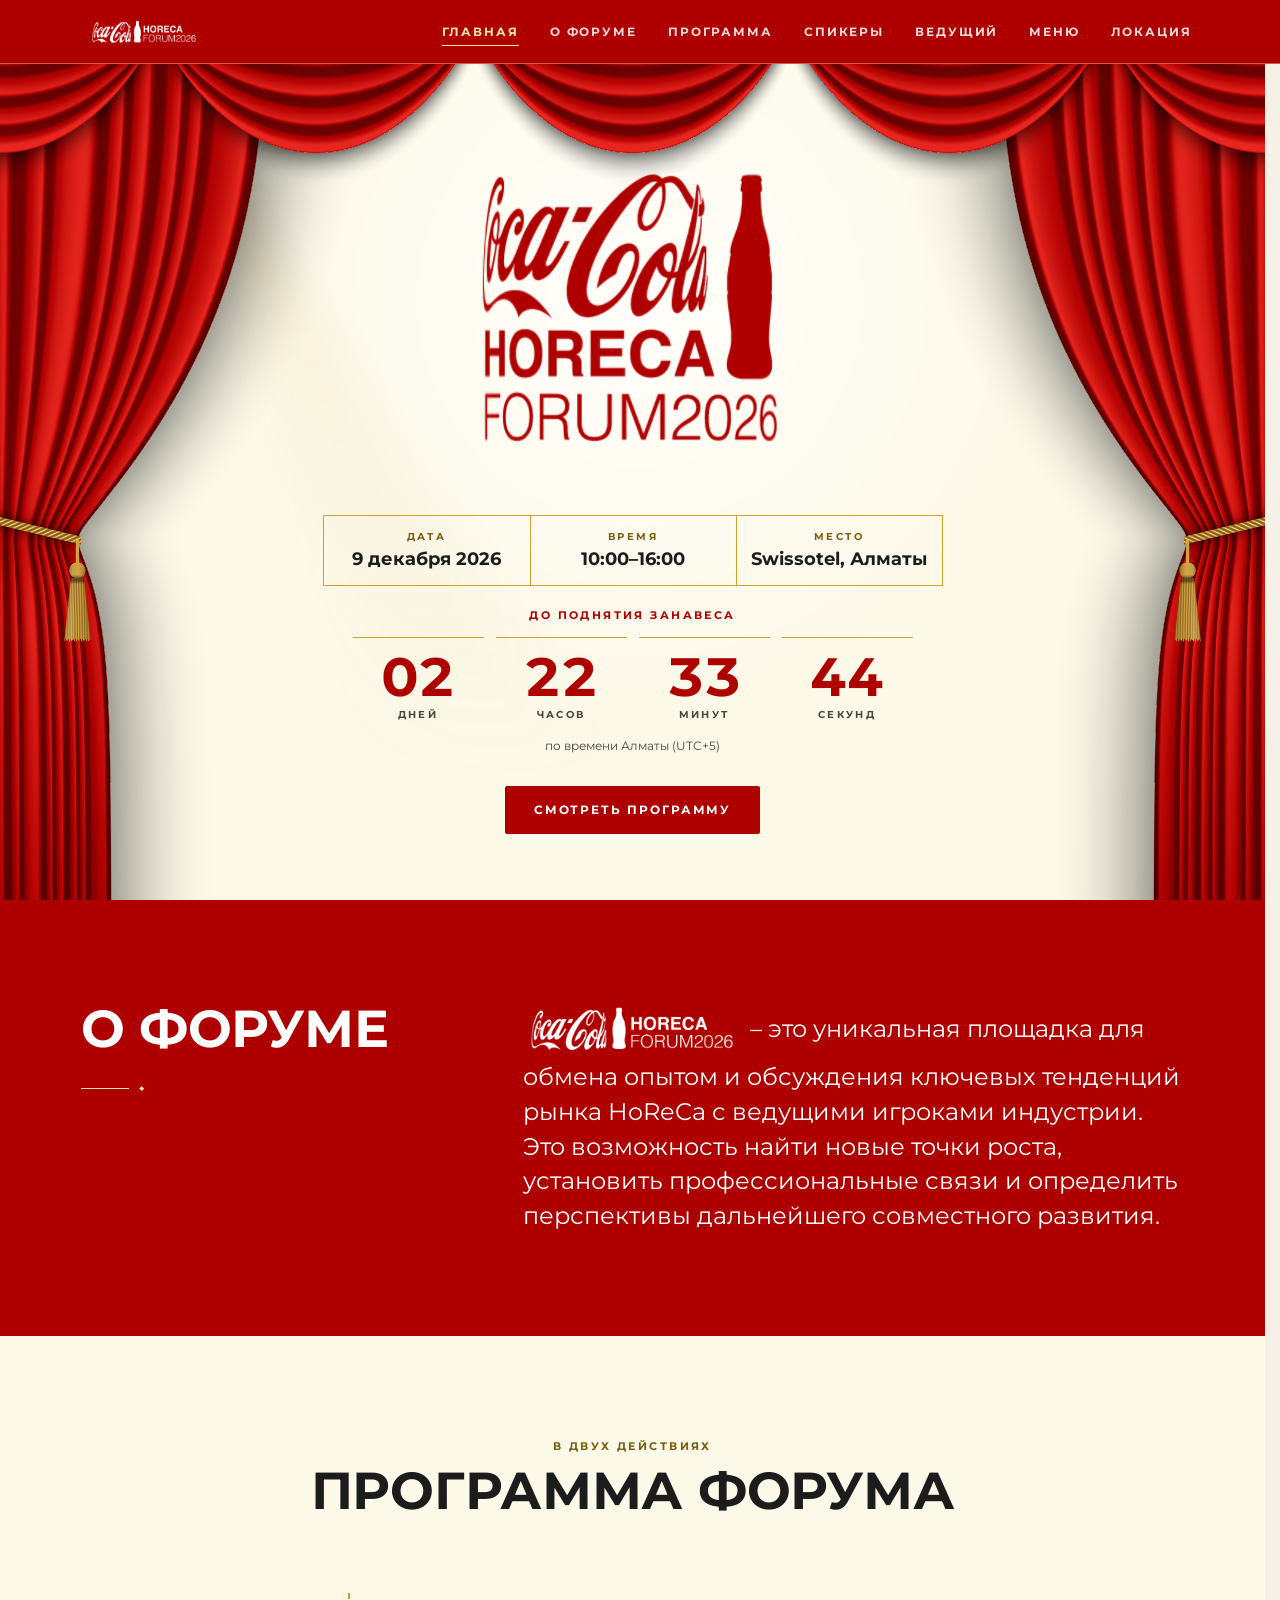
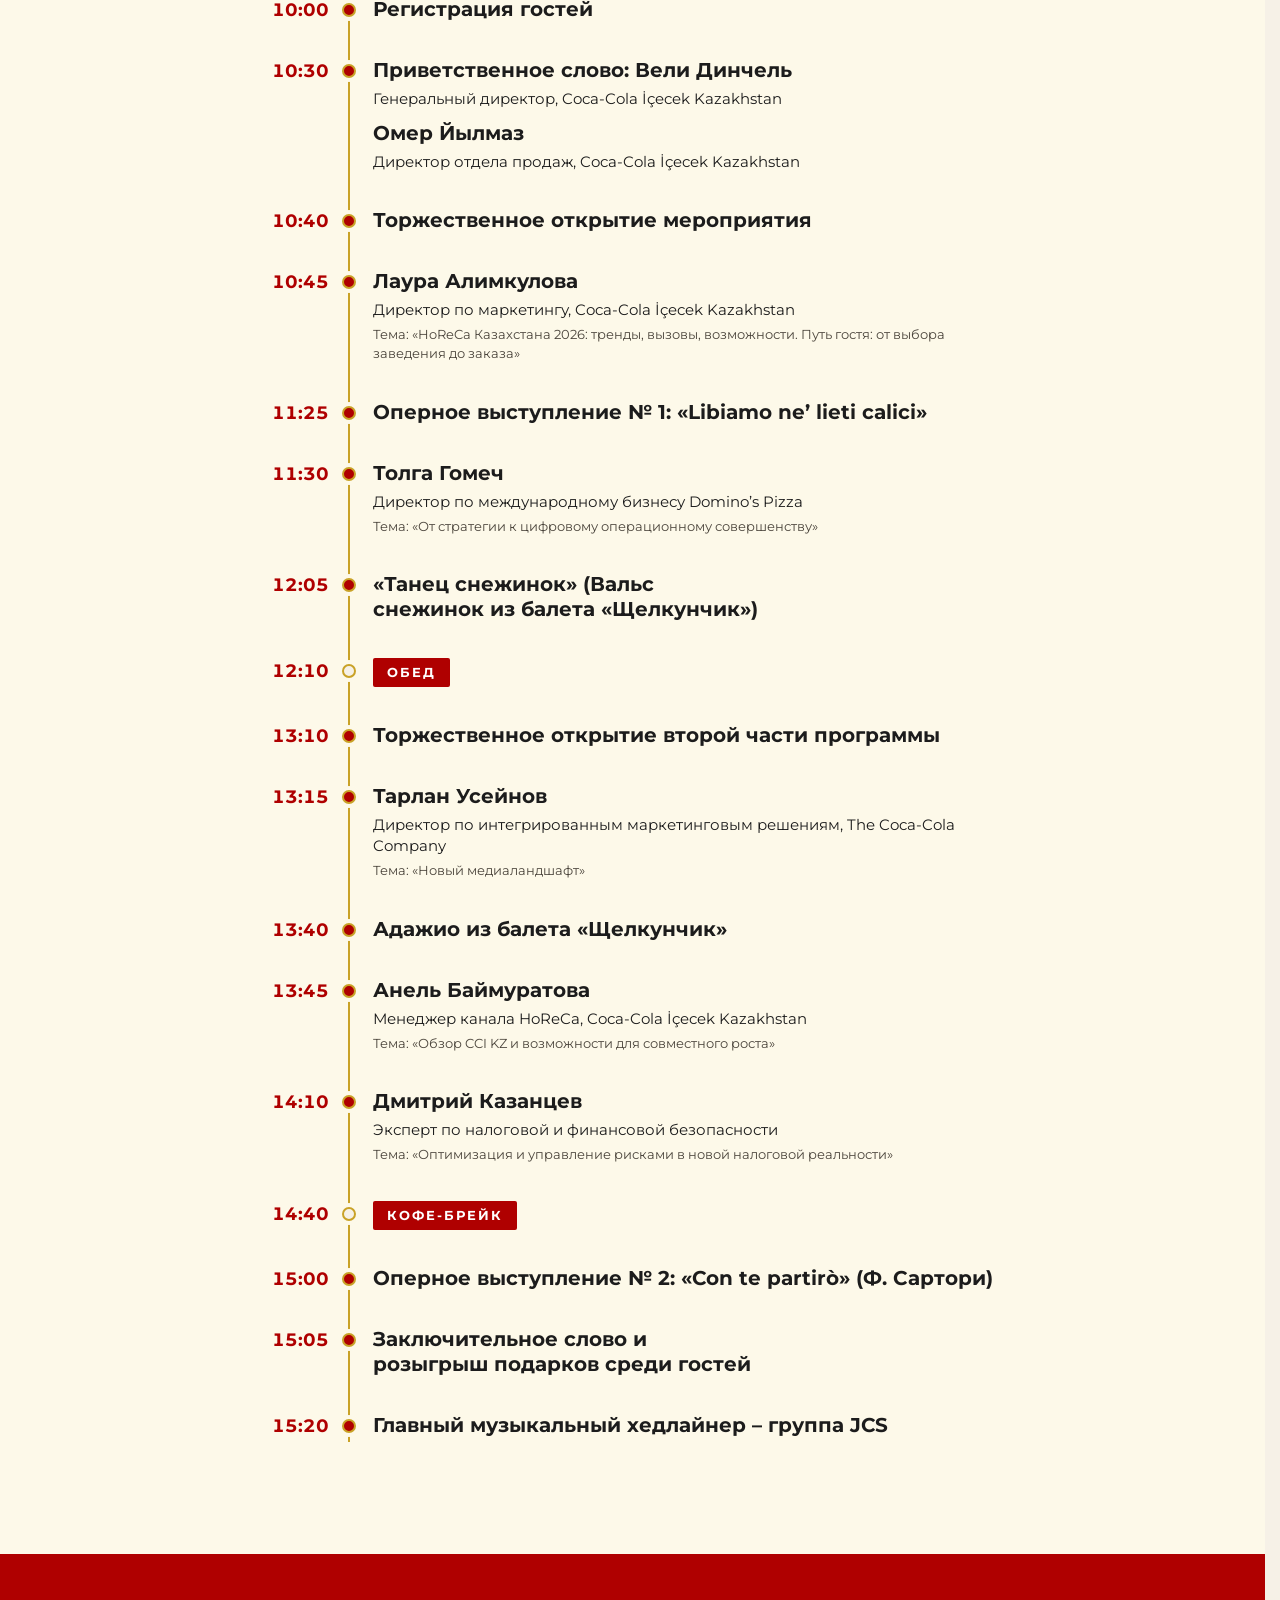
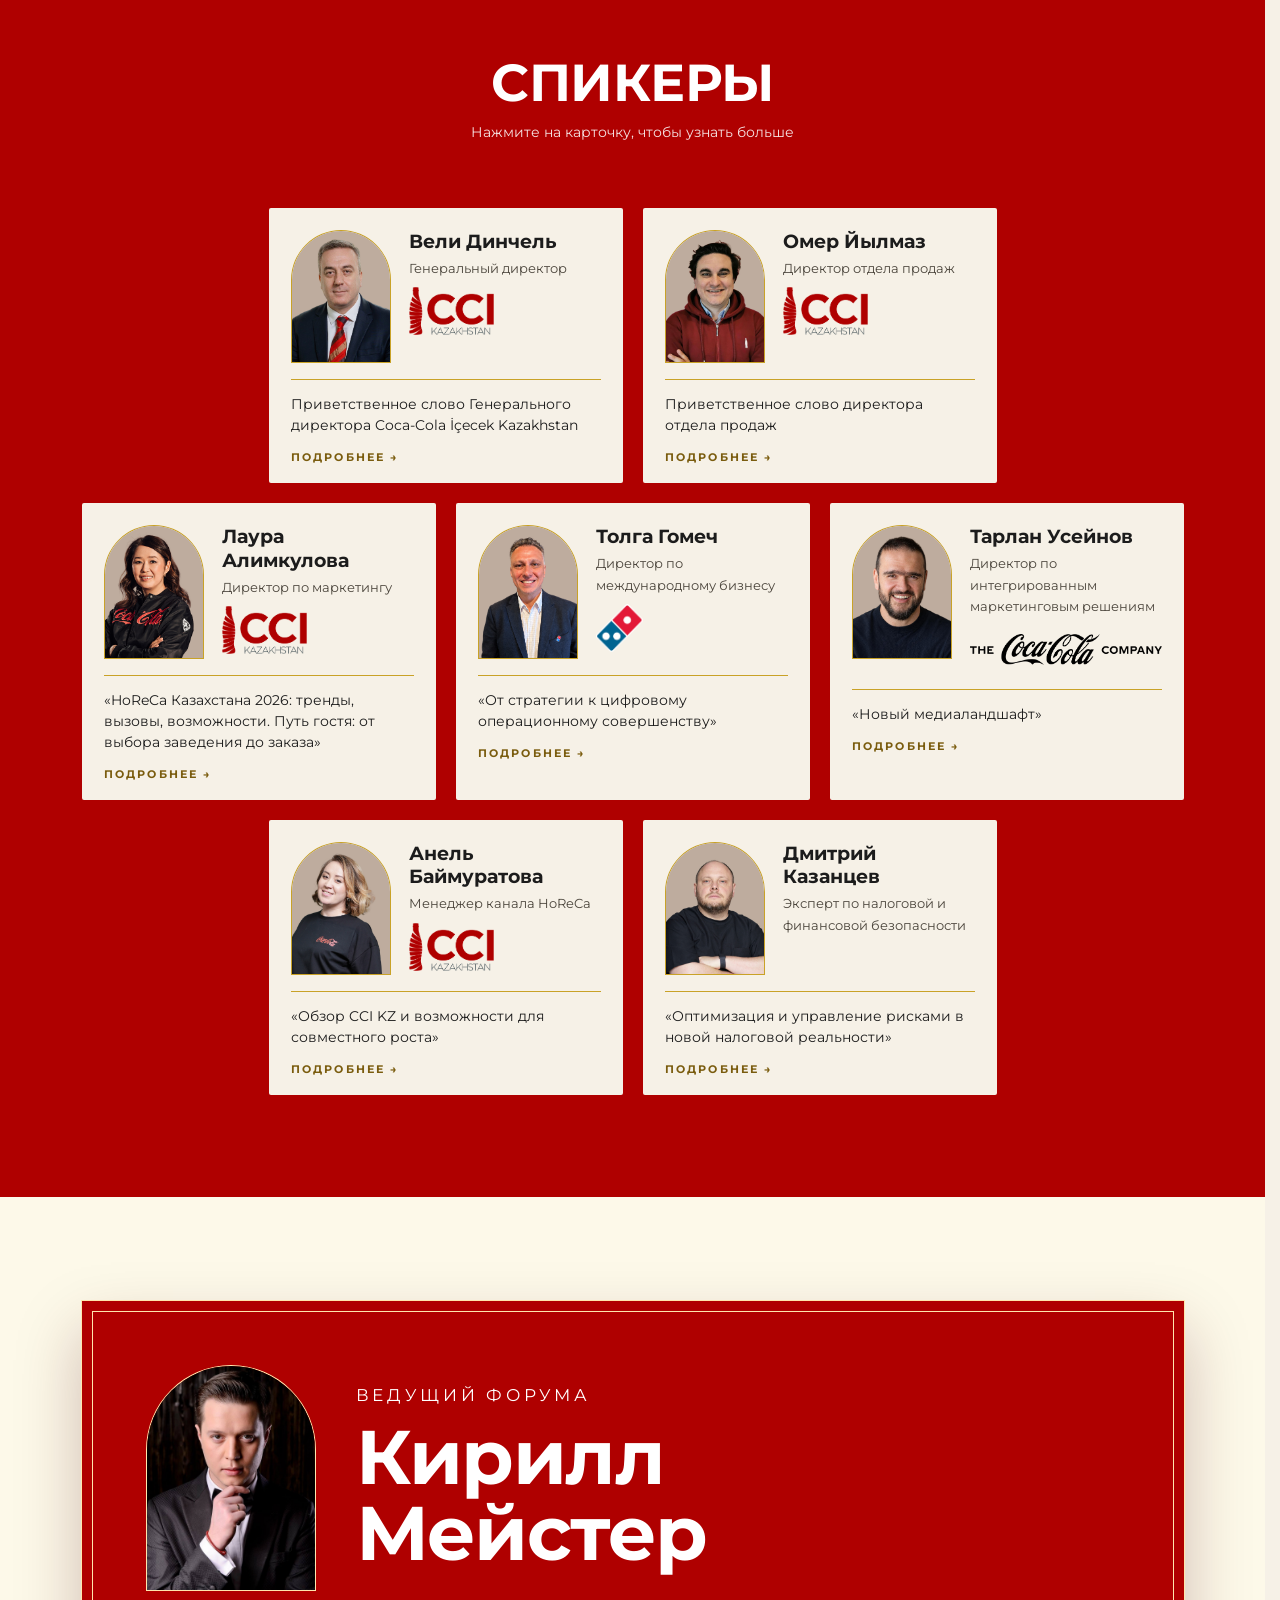
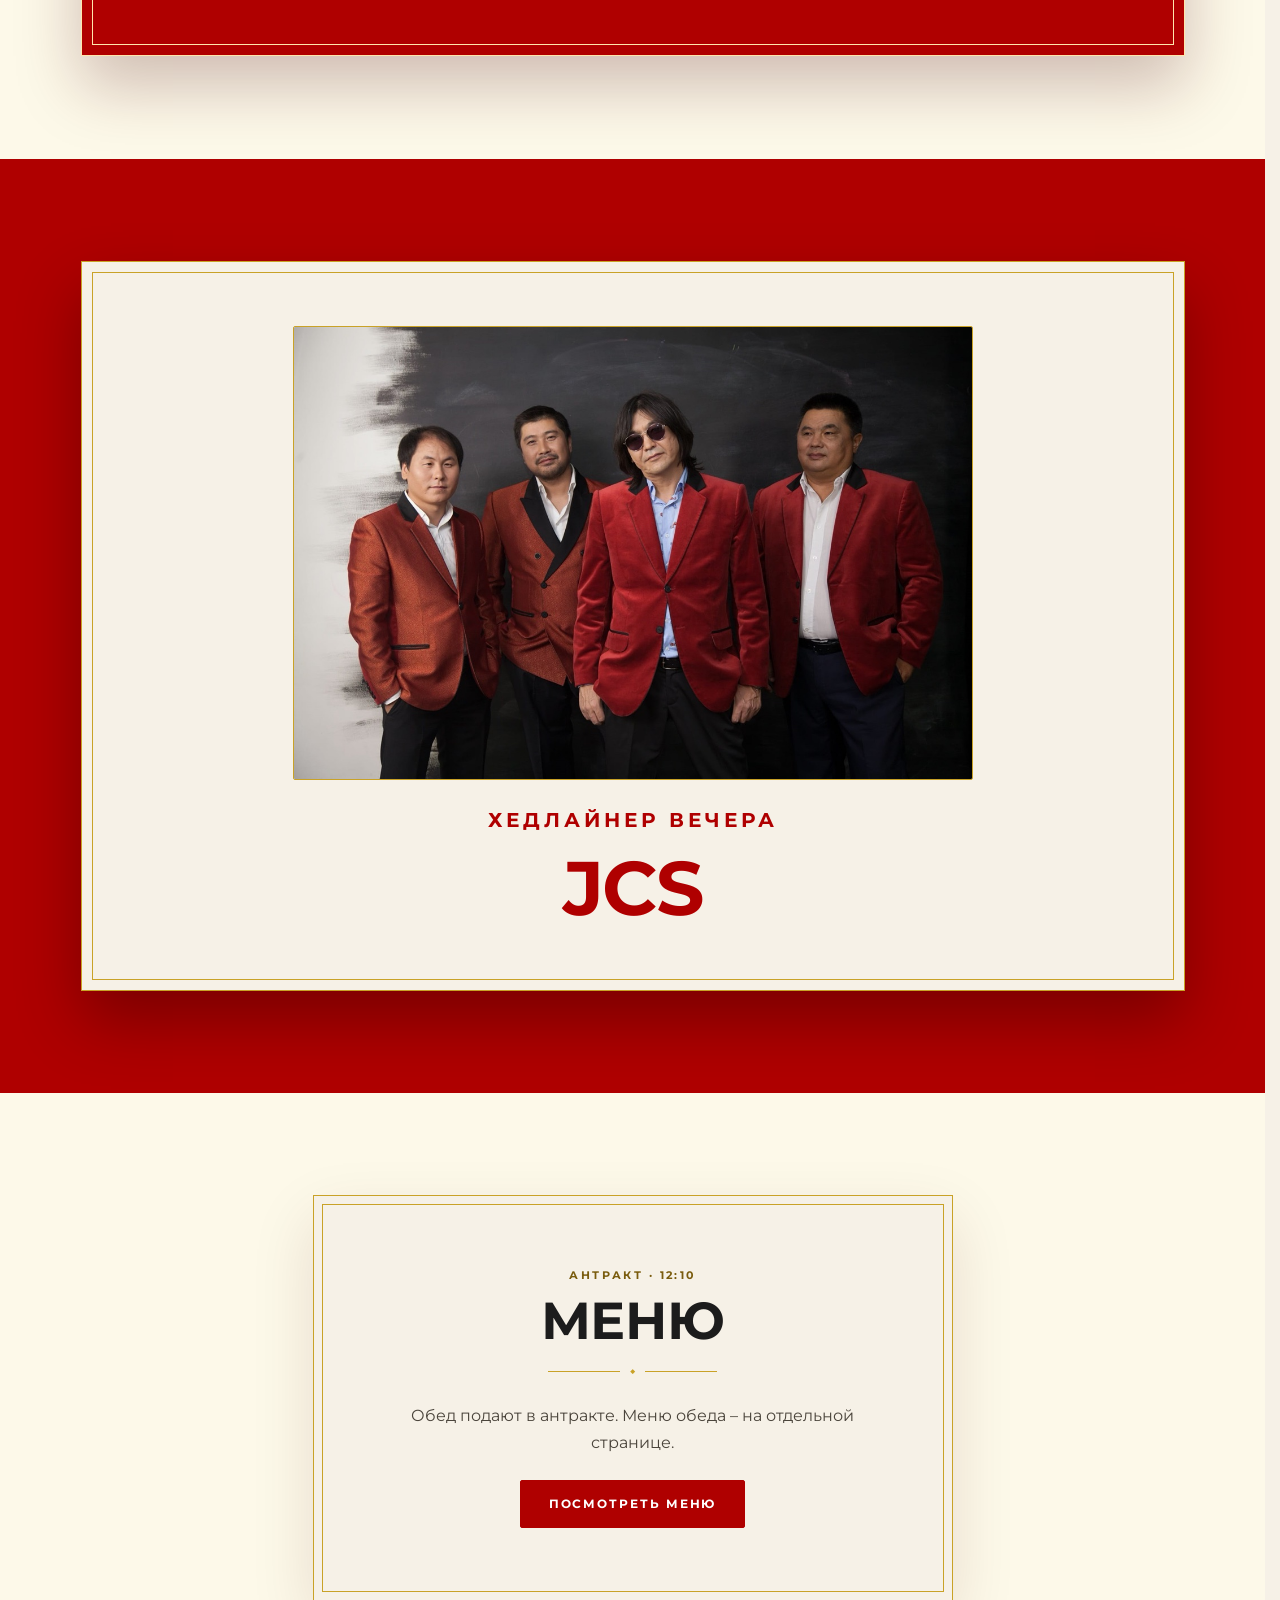
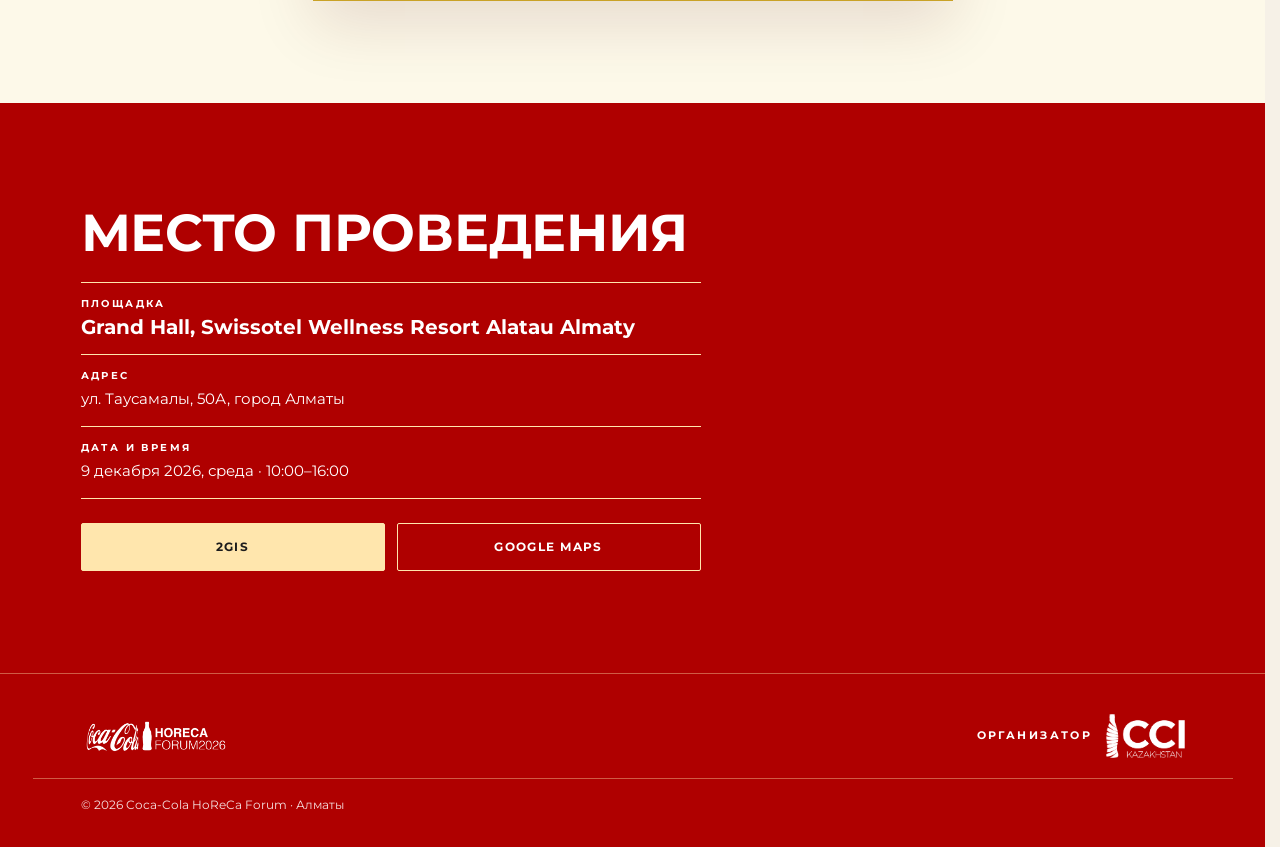
==== index.html @ ece41baa "Фото всех спикеров на ровном фоне #BEAC9E из вырезок заказчика Co-Authored-By: Claude Fable 5.2 <nor" ====
<!doctype html>
<html lang="ru">
<head>
  <meta charset="utf-8">
  <meta name="viewport" content="width=device-width, initial-scale=1, viewport-fit=cover">
  <title>Coca-Cola HoReCa Forum 2026</title>
  <meta name="description" content="Coca-Cola HoReCa Forum 2026: 9 декабря, Swissotel, Алматы. Программа, спикеры, ведущий, меню, маршрут.">
  <meta name="theme-color" content="#AF0000">
  <meta property="og:title" content="Coca-Cola HoReCa Forum 2026">
  <meta property="og:description" content="9 декабря 2026 · 10:00–16:00 · Swissotel, Алматы">
  <meta property="og:type" content="website">
  <link rel="icon" href="assets/logo/favicon.png" type="image/png">
  <link rel="apple-touch-icon" href="assets/logo/favicon.png">
  <link rel="preconnect" href="https://fonts.googleapis.com">
  <link rel="preconnect" href="https://fonts.gstatic.com" crossorigin>
  <link rel="stylesheet" href="https://fonts.googleapis.com/css2?family=Montserrat:wght@400;700&amp;display=swap">
  <link rel="stylesheet" href="css/style.css?v=20261127e">
</head>
<body>
<!--PAGE-START-->
  <script>document.documentElement.className += " js";</script>
  <!-- Занавес на открытии -->
  <div class="curtain" id="curtain" aria-hidden="true">
    <canvas class="curtain__canvas" id="curtainCanvas"></canvas>
  </div>

  <header class="nav" id="nav">
    <div class="nav__inner">
      <a class="nav__brand" href="#home" data-nav aria-label="Coca-Cola HoReCa Forum 2026 – на главную">
        <img src="assets/logo/horeca-forum-2026-white-h.png" alt="" width="1100" height="314">
      </a>
      <nav class="nav__list" id="navlist" aria-label="Разделы">
        <a href="#home" data-nav>Главная</a>
        <a href="#about" data-nav>О форуме</a>
        <a href="#program" data-nav>Программа</a>
        <a href="#speakers" data-nav>Спикеры</a>
        <a href="#host" data-nav>Ведущий</a>
        <a href="#menu" data-nav>Меню</a>
        <a href="#venue" data-nav>Локация</a>
        <p class="nav__meta" id="navMeta"></p>
      </nav>
      <button class="nav__burger" id="burger" aria-label="Открыть меню" aria-expanded="false" aria-controls="navlist">
        <span></span><span></span><span></span>
      </button>
    </div>
  </header>

  <main id="main">
    <!-- 1. Главная -->
    <section class="hero" id="home">
      <div class="wing wing--l" aria-hidden="true"></div>
      <div class="wing wing--r" aria-hidden="true"></div>
      <canvas class="hero__drapes" id="drapes" aria-hidden="true"></canvas>
      <div class="beam beam--l" aria-hidden="true"></div>
      <div class="beam beam--r" aria-hidden="true"></div>
      <div class="hero__spot" id="spot" aria-hidden="true"></div>
      <div class="hero__dust" id="dust" aria-hidden="true"></div>
      <div class="hero__inner">
        <p class="eyebrow eyebrow--gold reveal" data-field="season"></p>
        <!-- Логотип живёт на невидимом цилиндре: одна половина окружности – логотип форума, вторая – логотип CCI,
             цилиндр вращается по часовой стрелке. Рисует js/app.js (WebGL, запасной путь – полосы на CSS). -->
        <div class="logo3d" id="logo3d" role="img" aria-label="Coca-Cola HoReCa Forum 2026 и CCI Kazakhstan">
          <img class="logo3d__fallback" src="assets/logo/horeca-forum-2026-red.png" alt="" width="1200" height="1085">
          <span class="ring3d" aria-hidden="true">
            <span class="ring3d__tilt"><span class="ring3d__spin" id="ringSpin"></span></span>
          </span>
        </div>
        <h1 class="hero__title reveal" id="heroTitle"></h1>
        <dl class="facts reveal">
          <div class="facts__cell"><dt>Дата</dt><dd data-field="dateText"></dd></div>
          <div class="facts__cell"><dt>Время</dt><dd data-field="timeText"></dd></div>
          <div class="facts__cell"><dt>Место</dt><dd data-field="venueShort"></dd></div>
        </dl>
        <div class="countdown reveal" id="countdown" aria-live="polite" aria-atomic="true">
          <p class="eyebrow countdown__eyebrow" id="countdownLabel">До поднятия занавеса</p>
          <div class="countdown__grid">
            <div class="countdown__cell"><b data-cd="d">00</b><span>дней</span></div>
            <div class="countdown__cell"><b data-cd="h">00</b><span>часов</span></div>
            <div class="countdown__cell"><b data-cd="m">00</b><span>минут</span></div>
            <div class="countdown__cell"><b data-cd="s">00</b><span>секунд</span></div>
          </div>
          <p class="countdown__note" id="countdownNote">по времени Алматы (UTC+5)</p>
        </div>
        <a class="btn btn--outline reveal" href="#program" data-nav>Смотреть программу</a>
      </div>
    </section>

    <!-- 2. О форуме -->
    <section class="section section--red" id="about">
      <div class="container about">
        <div class="about__head reveal">
          <p class="eyebrow eyebrow--gold" id="aboutEyebrow"></p>
          <h2 class="h2 h2--light">О форуме</h2>
          <div class="divider divider--left" aria-hidden="true"><i></i><b>◆</b></div>
        </div>
        <div class="about__body reveal">
          <p class="lead" id="aboutLead"></p>
          <div class="about__text" id="aboutText"></div>
        </div>
        <ol class="pillars reveal reveal--stagger" id="pillars"></ol>
      </div>
    </section>

    <!-- 3. Программа -->
    <section class="section section--ivory" id="program">
      <div class="container container--narrow">
        <header class="section__head reveal">
          <p class="eyebrow eyebrow--text" id="programEyebrow"></p>
          <h2 class="h2">Программа форума</h2>
        </header>
        <ol class="timeline reveal reveal--stagger" id="timeline"></ol>
      </div>
    </section>

    <!-- 4. Спикеры -->
    <section class="section section--red" id="speakers">
      <div class="container">
        <header class="section__head reveal">
          <p class="eyebrow eyebrow--gold" id="speakersEyebrow"></p>
          <h2 class="h2 h2--light">Спикеры</h2>
          <p class="section__sub section__sub--light" id="speakersSub"></p>
        </header>
        <div class="speakers reveal reveal--stagger" id="speakersGrid"></div>
      </div>
    </section>

    <!-- 5. Ведущий -->
    <!-- Блоки остальных ведущих (#host2 …) добавляет js/app.js следом за этим -->
    <section class="section section--ivory" id="host">
      <div class="container">
        <article class="poster reveal"></article>
      </div>
    </section>

    <!-- 6. Меню -->
    <section class="section section--red" id="menu">
      <div class="container container--menu">
        <article class="menucard menucard--teaser reveal">
          <header class="section__head">
            <p class="eyebrow eyebrow--text" id="menuEyebrow"></p>
            <h2 class="h2">Меню</h2>
            <div class="divider divider--center" aria-hidden="true"><i></i><b>◆</b><i></i></div>
          </header>
          <p class="menucard__teaser" id="menuTeaser"></p>
          <a class="btn btn--dark" href="menu.html">Посмотреть меню</a>
        </article>
      </div>
    </section>

    <!-- 7. Место проведения -->
    <section class="section section--ivory" id="venue">
      <div class="container venue">
        <div class="venue__info reveal">
          <p class="eyebrow eyebrow--text" id="venueEyebrow"></p>
          <h2 class="h2 h2--left">Место проведения</h2>
          <dl class="venue__rows">
            <div><dt>Площадка</dt><dd class="venue__name" data-field="venue.name"></dd></div>
            <div><dt>Адрес</dt><dd data-field="venue.address"></dd></div>
            <div><dt>Дата и время</dt><dd><span data-field="dateLong"></span> · <span data-field="timeText"></span></dd></div>
          </dl>
          <div class="venue__actions">
            <a class="btn btn--gold" id="route2gis" href="#" target="_blank" rel="noopener">2GIS</a>
            <a class="btn btn--outline" id="routeGoogle" href="#" target="_blank" rel="noopener">Google Maps</a>
          </div>
        </div>
        <div class="venue__how reveal" id="venueHow" hidden>
          <p class="eyebrow eyebrow--text">Как добраться</p>
          <button class="scheme__open" id="schemeOpen" type="button" aria-label="Открыть изображение «Как добраться» крупнее">
            <img id="schemeImg" alt="Как добраться до площадки форума" loading="lazy">
            <span class="scheme__zoom">Открыть крупнее</span>
          </button>
          <p class="scheme__caption" id="schemeCaption"></p>
        </div>
      </div>
    </section>
  </main>

  <footer class="footer">
    <div class="container footer__inner">
      <img class="footer__logo" src="assets/logo/horeca-forum-2026-white-h.png" alt="Coca-Cola HoReCa Forum 2026" width="1100" height="314" loading="lazy">
      <div class="footer__org">
        <span class="eyebrow eyebrow--gold" id="orgLabel"></span>
        <img class="footer__cci" src="assets/logo/cci-white.png" alt="CCI Kazakhstan" width="900" height="506" loading="lazy">
      </div>
    </div>
    <div class="container"><p class="footer__copy" id="copyright"></p></div>
  </footer>

  <!-- Модалка спикера -->
  <div class="modal" id="modal" role="dialog" aria-modal="true" aria-labelledby="modalName" hidden>
    <div class="modal__backdrop" data-close></div>
    <div class="modal__card" role="document">
      <button class="modal__close" data-close aria-label="Закрыть">×</button>
      <div class="modal__photo" id="modalPhoto"></div>
      <div class="modal__body">
        <p class="eyebrow eyebrow--text">Спикер</p>
        <h3 class="modal__name" id="modalName"></h3>
        <p class="modal__role" id="modalRole"></p>
        <p class="eyebrow eyebrow--company" id="modalCompany"></p>
        <hr class="rule">
        <p class="eyebrow eyebrow--red">Тема выступления</p>
        <p class="modal__topic" id="modalTopic"></p>
        <p class="eyebrow eyebrow--muted" id="modalWhen"></p>
        <hr class="rule">
        <p class="modal__bio" id="modalBio"></p>
      </div>
    </div>
  </div>
  <div class="lightbox" id="lightbox" role="dialog" aria-modal="true" aria-label="Как добраться" hidden>
    <button class="modal__close lightbox__close" id="lightboxClose" aria-label="Закрыть">×</button>
    <img id="lightboxImg" alt="Как добраться до площадки форума">
  </div>
<!--PAGE-END-->
  <script src="data/event.js?v=20261127e"></script>
  <script src="js/app.js?v=20261127e"></script>
</body>
</html>
---- css/style.css ----
/* Coca-Cola HoReCa Forum 2026 – стили.
   Шрифт: Montserrat на всём сайте (решение заказчика 24.11), начертания 400 и 700, подключается с Google Fonts в index.html и menu.html.
   Прежняя Helvetica от организаторов лежит в assets/fonts и не используется.
   woff2 для современных браузеров, woff – запасной формат. Если файл шрифта у гостя не загрузится, Windows подставит Arial, а macOS/iOS – системную Helvetica.
   Начертаний два, поэтому жирность только 400 и 700. Заголовок целиком одной жирности.
   Цвет (комментарий клиента 18.11): красный вместо бордо (с 24.11 – единый #AF0000); айвори для текстовых блоков, золото – тонкие линии.
   На красном мелкий текст белый (золотой на ярком красном плохо читается), светлое золото – для линий и крупных цифр. */
:root {
  /* Красный на сайте один: #AF0000 (решение заказчика 24.11). Имена переменных прежние, значение общее. */
  --red: #AF0000; --red-deep: #AF0000; --red-dark: #AF0000; --red-text: #AF0000;
  --gold: #C9A227; --gold-light: #FFE6AD; --gold-text: #7A5C0E;
  --ivory: #F6F1E7; --ivory-deep: #EDE5D4;
  /* фоны блоков чередуются (решение заказчика 24.11): слоновая кость – тёмно-красный – слоновая кость … */
  --cream: #FDF9E9; --red-block: #AF0000;
  --ink: #1C1C1C; --ink-muted: #4A443B;
  --font-display: 'Montserrat', 'Helvetica Neue', Helvetica, Arial, sans-serif;
  --font-text: 'Montserrat', 'Helvetica Neue', Helvetica, Arial, sans-serif;
  --container: 1200px; --gutter: clamp(16px, 4vw, 48px); --section-y: clamp(56px, 8vw, 112px);
  --nav-h: 64px; --radius: 2px; --radius-arch: 999px 999px 2px 2px; --line-gold: 1px solid var(--gold);
  --ease-curtain: cubic-bezier(.7, 0, .2, 1); --ease: cubic-bezier(.22, .61, .36, 1); --dur-curtain: 1.4s; --dur-hover: .2s;
  color-scheme: light;
}
/* На красных поверхностях линии светло-золотые; на айвори-карточках внутри них – обычное золото. */
.nav, .section--red, .poster, .menupage, .footer { --gold: var(--gold-light); --line-gold: 1px solid var(--gold-light); }
.speaker, .menucard, .modal__card, .venue__map, .scheme__open { --gold: #C9A227; --line-gold: 1px solid #C9A227; }
*, *::before, *::after { box-sizing: border-box; }
html { scroll-behavior: smooth; -webkit-text-size-adjust: 100%; scrollbar-gutter: stable; }   /* место под полосу прокрутки занято всегда: страница не дёргается, когда вступление запирает прокрутку */
body { margin: 0; font-family: var(--font-text); font-size: 16px; line-height: 1.65; color: var(--ink); background: var(--ivory); overflow-x: hidden; -webkit-font-smoothing: antialiased; }
html.curtain-closed, body.modal-open, body.nav-open { overflow: hidden; }
button, input, select, textarea { font-family: inherit; }
img { max-width: 100%; height: auto; display: block; }
[hidden] { display: none !important; }
a { color: inherit; }
h1, h2, h3 { font-family: var(--font-display); font-weight: 700; line-height: 1.1; margin: 0; text-wrap: balance; }
p { margin: 0; }
ol, ul, dl, dd { margin: 0; padding: 0; list-style: none; }
section[id] { scroll-margin-top: var(--nav-h); }
:focus-visible { outline: 2px solid var(--gold); outline-offset: 3px; }

.container { width: 100%; max-width: var(--container); margin: 0 auto; padding-left: max(var(--gutter), env(safe-area-inset-left, 0px)); padding-right: max(var(--gutter), env(safe-area-inset-right, 0px)); }
.container--narrow { max-width: 860px; }
.container--menu { max-width: 980px; }

/* ===== Типографика ===== */
.eyebrow { font-family: var(--font-text); font-weight: 700; font-size: 11px; letter-spacing: .22em; text-transform: uppercase; line-height: 1.4; }
.eyebrow--gold { color: #fff; }
.eyebrow--text { color: var(--gold-text); }
.eyebrow--red { color: var(--red-text); }
.eyebrow--muted { color: var(--ink-muted); letter-spacing: .18em; }
.eyebrow--company { color: var(--gold-text); font-size: 10.5px; letter-spacing: .16em; }
.eyebrow--badge { display: inline-block; background: var(--red); color: #fff; padding: 3px 8px; border-radius: var(--radius); font-size: 10px; }
.h2 { font-size: clamp(30px, 4.4vw, 52px); font-weight: 700; letter-spacing: -.005em; line-height: 1.05; text-transform: uppercase; color: var(--ink); text-align: center; }
.h2--light { color: #fff; }
.h2--left { text-align: left; }
.h3 { font-size: clamp(17px, 1.9vw, 21px); font-weight: 700; line-height: 1.25; color: var(--ink); }
.lead strong { color: var(--red-text); font-weight: inherit; }
.lead { font-family: var(--font-display); font-size: clamp(19px, 2.1vw, 24px); line-height: 1.45; font-weight: 400; color: var(--ink); }
.rule { border: 0; border-top: var(--line-gold); margin: 0; }
.section__head { text-align: center; display: grid; gap: 10px; justify-items: center; margin-bottom: clamp(36px, 5vw, 64px); }
.section__sub { color: var(--ink-muted); font-size: 14px; }
.section__sub--light { color: rgba(255,255,255,.88); }

/* Разделитель с ромбом: линии растут из центра при появлении */
.divider { display: flex; align-items: center; gap: 10px; color: var(--gold); font-size: 9px; }
.divider i { flex: none; width: 72px; height: 1px; background: var(--gold); transform-origin: right; transform: scaleX(1); transition: transform 1s var(--ease) .3s; }
.divider i + b + i, .divider b + i { transform-origin: left; }
.divider--left { margin-top: 14px; }
.divider--left i { width: 48px; }
/* ширина задана явно: Safari считал блок без линий (по flex-basis), и ромб с линиями уезжал вправо от центра */
.divider--center { margin: 6px auto 0; width: 171px; max-width: 100%; justify-content: center; }
.js .reveal .divider i, .js .divider.reveal i { transform: scaleX(0); }
.js .reveal.in .divider i, .js .divider.reveal.in i { transform: scaleX(1); }

/* ===== Кнопки ===== */
.btn { display: inline-flex; align-items: center; justify-content: center; min-height: 48px; padding: 0 28px; font: 700 12px/1 var(--font-text); letter-spacing: .16em; text-transform: uppercase; text-decoration: none; border: 1px solid var(--gold); border-radius: var(--radius); transition: background var(--dur-hover), color var(--dur-hover), transform var(--dur-hover), box-shadow var(--dur-hover); position: relative; overflow: hidden; }
.btn::after { content: ""; position: absolute; inset: 0; background: linear-gradient(120deg, transparent 30%, rgba(255,255,255,.28) 50%, transparent 70%); transform: translateX(-120%); transition: transform .6s var(--ease); }
.btn:hover::after { transform: translateX(120%); }
.btn--gold { background: var(--gold-light); color: var(--ink); }
.btn--gold:hover { background: #fff; }
.btn--outline { color: #fff; background: transparent; }
.btn--outline:hover { background: rgba(255,255,255,.14); }
.btn:active { transform: translateY(1px); }

/* ===== Занавес: бархатные шторы рисуются на canvas (js/app.js), как на приглашении форума: драпировка сверху, подхват шнуром с кистью ===== */
.curtain { position: fixed; inset: 0; z-index: 200; pointer-events: none; overflow: hidden; display: none; transition: opacity .6s ease; }
.js .curtain { display: block; }
.curtain.is-fading { opacity: 0; }
.curtain.is-hidden { display: none; }
.curtain__canvas { position: absolute; inset: 0; width: 100%; height: 100%; display: block;
  background: repeating-linear-gradient(90deg, #3d0000 0, #AF0000 2.6%, #d2372d 4.6%, #AF0000 6.6%, #3d0000 9.2%); }
.curtain.is-drawn .curtain__canvas { background: none; }

/* ===== Навигация ===== */
.nav { position: fixed; top: env(safe-area-inset-top, 0px); left: 0; right: 0; z-index: 100; height: var(--nav-h); background: var(--red-deep); border-bottom: 1px solid rgba(255,230,173,.4); color: #fff; transition: box-shadow .3s; }
body::before { content: ""; position: fixed; inset: 0 0 auto; height: env(safe-area-inset-top, 0px); z-index: 101; background: var(--red-deep); }
.nav.is-scrolled { box-shadow: 0 10px 30px rgba(0,0,0,.35); }
.nav__inner { max-width: var(--container); margin: 0 auto; height: 100%; display: flex; align-items: center; justify-content: space-between; gap: 24px; padding-left: max(var(--gutter), env(safe-area-inset-left, 0px)); padding-right: max(var(--gutter), env(safe-area-inset-right, 0px)); }
.nav__brand { display: flex; align-items: center; height: 100%; }
.nav__brand img { height: 32px; width: auto; }
.nav__list { display: flex; align-items: center; gap: clamp(16px, 2.4vw, 32px); }
.nav__list a { font: 700 12px/1 var(--font-text); letter-spacing: .16em; text-transform: uppercase; text-decoration: none; color: #fff; opacity: .85; padding: 8px 0; position: relative; transition: opacity var(--dur-hover); }
.nav__list a::after { content: ""; position: absolute; left: 0; right: 0; bottom: 0; height: 1px; background: var(--gold); transform: scaleX(0); transform-origin: left; transition: transform .3s var(--ease); }
.nav__list a:hover, .nav__list a.is-active { opacity: 1; color: var(--gold-light); }
.nav__list a:hover::after, .nav__list a.is-active::after { transform: scaleX(1); }
.nav__meta { display: none; }
.nav__burger { display: none; width: 44px; height: 44px; border: 1px solid var(--gold); background: transparent; border-radius: var(--radius); cursor: pointer; flex-direction: column; justify-content: center; align-items: center; gap: 5px; padding: 0; }
.nav__burger span { display: block; width: 18px; height: 2px; background: var(--gold-light); transition: transform .3s var(--ease), opacity .2s; }
@media (max-width: 880px) {
  .nav__burger { display: flex; }
  .nav__list { position: fixed; top: calc(var(--nav-h) + env(safe-area-inset-top, 0px)); left: 0; right: 0; bottom: 0; flex-direction: column; align-items: stretch; gap: 0; background: var(--red-deep); padding: 8px max(var(--gutter), env(safe-area-inset-left, 0px)) 32px; overflow: auto;
    transform: translateY(-12px); opacity: 0; visibility: hidden; transition: transform .35s var(--ease), opacity .3s, visibility .35s; }
  .nav__list a { font: 700 24px/1.1 var(--font-display); letter-spacing: .01em; padding: 20px 0; border-bottom: 1px solid rgba(255,230,173,.4); opacity: 1; transform: translateY(10px); transition: transform .5s var(--ease), color .2s; }
  .nav__list a::after { display: none; }
  .nav.is-open .nav__list a { transform: none; }
  .nav.is-open .nav__list a:nth-child(2) { transition-delay: .04s; } .nav.is-open .nav__list a:nth-child(3) { transition-delay: .08s; } .nav.is-open .nav__list a:nth-child(4) { transition-delay: .12s; } .nav.is-open .nav__list a:nth-child(5) { transition-delay: .16s; } .nav.is-open .nav__list a:nth-child(6) { transition-delay: .2s; } .nav.is-open .nav__list a:nth-child(7) { transition-delay: .24s; }
  .nav__meta { display: block; margin-top: 28px; font: 700 11px/1.6 var(--font-text); letter-spacing: .2em; text-transform: uppercase; color: var(--gold-light); }
  .nav.is-open .nav__list { transform: none; opacity: 1; visibility: visible; }
  .nav.is-open .nav__burger span:nth-child(1) { transform: translateY(7px) rotate(45deg); }
  .nav.is-open .nav__burger span:nth-child(2) { opacity: 0; }
  .nav.is-open .nav__burger span:nth-child(3) { transform: translateY(-7px) rotate(-45deg); }
}

/* ===== Hero ===== */
.hero { --hero-bg: #FDF9E9; position: relative; min-height: 100svh; display: grid; place-items: center; text-align: center; color: var(--ink); overflow: hidden; isolation: isolate;
  padding: calc(var(--nav-h) + env(safe-area-inset-top, 0px) + 56px) max(var(--gutter), env(safe-area-inset-left, 0px)) 64px max(var(--gutter), env(safe-area-inset-right, 0px));
  background: var(--hero-bg); }   /* слоновая кость RGB 253-249-233 – цвет, который задал заказчик */
/* прожектор за курсором: готовый круг, двигается только transform (без перерисовки) */
.hero__spot { position: absolute; left: 0; top: 0; width: 840px; height: 840px; margin: -420px 0 0 -420px; border-radius: 50%; z-index: 0; pointer-events: none; opacity: 0; transition: opacity 1.2s; background: radial-gradient(circle, rgba(255,255,255,.75), rgba(255,255,255,0) 68%); transform: translate3d(50vw, 300px, 0); }
.stage-lit .hero__spot { opacity: 1; }
/* золотые рамки сцены */
.hero::after { content: ""; position: absolute; inset: 0 clamp(16px, 9vw, 150px); border-left: 1px solid rgba(255,230,173,.5); border-right: 1px solid rgba(255,230,173,.5); pointer-events: none; z-index: 0; }
.hero__dust { position: absolute; inset: 0; z-index: 1; pointer-events: none; overflow: hidden; }
.mote { position: absolute; left: var(--x); top: var(--y); width: var(--s); height: var(--s); border-radius: 50%; background: #C9A227; opacity: 0; animation: mote var(--d) linear var(--delay) infinite; }
@keyframes mote { 0% { opacity: 0; transform: translate3d(0, 0, 0); } 18% { opacity: var(--o); } 82% { opacity: var(--o); } 100% { opacity: 0; transform: translate3d(var(--dx), var(--dy), 0); } }
/* лучи софитов: мягкий конус рисуется один раз коническим градиентом и стоит неподвижно (постоянное движение заставляло пересобирать кадр 60 раз в секунду) */
.beam { position: absolute; inset: 0; z-index: 0; pointer-events: none; opacity: 0; transition: opacity 1.6s ease .3s; transform-origin: 9% -6%;
  background: conic-gradient(from 146deg at 9% -6%, rgba(201,162,39,0) 0deg, rgba(201,162,39,.10) 6deg, rgba(201,162,39,.10) 9deg, rgba(201,162,39,0) 17deg, rgba(201,162,39,0) 360deg);
  -webkit-mask-image: linear-gradient(180deg, #000 0%, rgba(0,0,0,.55) 50%, transparent 86%); mask-image: linear-gradient(180deg, #000 0%, rgba(0,0,0,.55) 50%, transparent 86%);
  transform: rotate(1deg); }
.beam--r { transform: scaleX(-1) rotate(1deg); }
.stage-lit .beam { opacity: 1; }
/* первый экран ушёл из вида или вкладка скрыта: фоновые анимации стоят */
.hero.is-away .mote { animation-play-state: paused; }
.wing { position: absolute; top: 0; bottom: 0; width: clamp(16px, 9vw, 150px); z-index: 2; pointer-events: none;
  background: linear-gradient(180deg, rgba(0,0,0,.3), rgba(0,0,0,0) 16%, rgba(0,0,0,0) 70%, rgba(0,0,0,.35)), repeating-linear-gradient(90deg, #3d0000 0, #AF0000 9px, #d2372d 17px, #AF0000 25px, #3d0000 34px);
  box-shadow: inset 0 -60px 100px rgba(0,0,0,.4); }
.wing--l { left: 0; }
/* на телефоне кулис по бокам нет: экран узкий, после раскрытия занавеса сцена открыта целиком */
@media (max-width: 880px) { .wing, .hero::after { display: none; } }
.wing--r { right: 0; }
/* неподвижные бархатные шторы первого экрана (рисует js/app.js). Когда они есть, плоские кулисы и золотые линии рамы не нужны */
.hero__drapes { position: absolute; inset: 0; width: 100%; height: 100%; z-index: 2; pointer-events: none; display: none; }
.has-drapes .hero__drapes { display: block; }
.has-drapes .hero .wing, .has-drapes .hero::after { display: none; }
/* на узком экране шторы висят в полях страницы, поэтому поля первого экрана шире обычных: карточки и отсчёт не заходят на ткань */
@media (max-width: 880px) { .has-drapes .hero { padding-left: max(32px, env(safe-area-inset-left, 0px)); padding-right: max(32px, env(safe-area-inset-right, 0px)); } }
.hero__inner { position: relative; z-index: 3; display: grid; justify-items: center; gap: 22px; width: 100%; max-width: 760px; }
/* Логотип. Класс is-final ставит js, когда цилиндр готов. */
/* --lw – ширина логотипа на поверхности цилиндра, --rk – радиус цилиндра в долях этой ширины.
   Чем меньше --rk, тем большую часть окружности занимает логотип (при .4 – около 143° из 180°) и тем меньше разрыв между логотипами.
   Цилиндр невидим: есть только логотипы, изогнутые по его поверхности. */
.logo3d { --lw: min(76vw, 410px); --rk: .4; --R: calc(var(--lw) * var(--rk)); --n: 18; --arc: calc(var(--R) * 3.14159); --w: calc(var(--arc) / var(--n)); --H: calc(var(--lw) / 1.106);
  position: relative; z-index: 2; display: block; width: var(--lw); aspect-ratio: 1200 / 1085; max-width: 100%; }
.logo3d__fallback { position: absolute; inset: 0; width: 100%; height: 100%; }
.js .logo3d__fallback { display: none; }
/* Цилиндр: 36 узких прозрачных полос стоят по окружности радиуса --R, каждая показывает свой кусок логотипа.
   Ось отодвинута назад на --R, поэтому обращённая к зрителю часть логотипа имеет натуральный размер. */
.ring3d { position: absolute; inset: 0; display: block; perspective: 1600px; opacity: 0; transition: opacity .5s ease; pointer-events: none; }
.logo3d.is-final .ring3d { opacity: 1; }
.ring3d.is-gl { perspective: none; }
.ring3d canvas { position: absolute; inset: 0; width: 100%; height: 100%; display: block; }
.ring3d__tilt, .ring3d__spin { position: absolute; left: 50%; top: 50%; width: 0; height: 0; display: block; transform-style: preserve-3d; }
.ring3d__tilt { transform: translateZ(calc(var(--R) * -1)); }
.ring3d__spin { left: 0; top: 0; }
/* покой: пауза лицом к зрителю, мягкий разгон, затем ровное вращение по часовой стрелке (вид сверху) */
.logo3d.is-final .ring3d__spin { animation: ring-start 2.5s cubic-bezier(.42, 0, 1, 1) 1.2s both, ring-spin 15s linear 3.7s infinite; }
@keyframes ring-start { from { transform: rotateY(0deg); } to { transform: rotateY(-34.8deg); } }
@keyframes ring-spin { from { transform: rotateY(-34.8deg); } to { transform: rotateY(-394.8deg); } }
.hero.is-away .ring3d__spin { animation-play-state: paused; }
.ring3d__spin i { position: absolute; left: calc(var(--w) / -2); top: calc(var(--H) / -2); width: calc(var(--w) + .8px); height: var(--H);
  backface-visibility: hidden; -webkit-backface-visibility: hidden; transform: rotateY(calc(var(--a) * 1deg)) translateZ(var(--R));
  background: var(--img) calc((var(--arc) - var(--iw)) / 2 - var(--i) * var(--w)) center / var(--iw) var(--ih) no-repeat; }
.ring3d__spin i.f0 { --img: url("../assets/logo/horeca-forum-2026-red.png"); --iw: var(--lw); --ih: var(--H); }
.ring3d__spin i.f1 { --img: url("../assets/logo/cci-color.png"); --iw: calc(var(--lw) * .94); --ih: calc(var(--lw) * .94 / 1.779); }
.hero__title { font-size: clamp(17px, 2.4vw, 28px); line-height: 1.25; font-weight: 700; letter-spacing: .01em; color: var(--ink); max-width: 100%; }
@media (min-width: 640px) { .hero__line { white-space: nowrap; } }
.hero__line { display: block; }
.sr-only { position: absolute; width: 1px; height: 1px; margin: -1px; padding: 0; overflow: hidden; clip: rect(0 0 0 0); clip-path: inset(50%); white-space: nowrap; border: 0; }
.hero__title .w { display: inline-block; opacity: 0; transform: translateY(.5em) rotate(1.5deg); filter: blur(4px); transition: opacity .7s var(--ease), transform .8s var(--ease), filter .7s; transition-delay: calc(.25s + var(--i) * 90ms); }
.logo-done .hero__title .w { opacity: 1; transform: none; filter: none; }
.hero__title em { font-style: normal; font-weight: inherit; color: var(--red-text); }
.facts { display: grid; grid-template-columns: repeat(3, 1fr); border: var(--line-gold); width: 100%; max-width: 620px; }
.facts__cell { padding: 14px 10px; display: grid; gap: 4px; justify-items: center; }
.facts__cell + .facts__cell { border-left: var(--line-gold); }
.facts dt { font: 700 10px/1.4 var(--font-text); letter-spacing: .24em; text-transform: uppercase; color: var(--gold-text); }
.facts dd { font: 700 clamp(15px, 1.7vw, 18px)/1.25 var(--font-display); color: var(--ink); }
@media (max-width: 480px) { .facts { grid-template-columns: 1fr; } .facts__cell + .facts__cell { border-left: 0; border-top: var(--line-gold); } }
.countdown { display: grid; gap: 14px; justify-items: center; width: 100%; max-width: 560px; }
.countdown__eyebrow { color: var(--red-text); }
.countdown__grid { display: grid; grid-template-columns: repeat(4, 1fr); gap: 12px; width: 100%; }
.countdown__cell { border-top: var(--line-gold); padding-top: 12px; display: grid; gap: 4px; justify-items: center; }
.countdown__cell b { display: block; font: 700 clamp(34px, 6.4vw, 54px)/1 var(--font-display); letter-spacing: -.02em; color: var(--red); font-variant-numeric: tabular-nums; }
.countdown__cell b.tick { animation: flip .45s var(--ease); }
@keyframes flip { 0% { transform: translateY(-40%) scaleY(.6); opacity: 0; } 100% { transform: none; opacity: 1; } }
.countdown__cell span { font: 700 10px/1.4 var(--font-text); letter-spacing: .24em; text-transform: uppercase; color: var(--ink-muted); }
.countdown__note { font-size: 12px; color: var(--ink-muted); }
.countdown.is-live .countdown__cell b { color: var(--red-deep); }
.hero .btn { margin-top: 8px; }
/* на светлом фоне кнопка красная, подпись над логотипом – тёмное золото */
.hero .btn--outline { background: var(--red); border-color: var(--red); color: #fff; }
.hero .btn--outline:hover { filter: brightness(.86); }
.hero .eyebrow--gold { color: var(--gold-text); }

/* ===== Секции ===== */
.section { padding-block: var(--section-y); position: relative; }
/* Класс секции задаёт фон и цвета текста на нём: --fg основной текст, --fg-muted приглушённый, --label мелкие подписи.
   Какой блок светлый, а какой красный, расставляет js/app.js по порядку (чередование), поэтому цвета не привязаны к конкретному блоку. */
.section--ivory { background: var(--cream); --fg: var(--ink); --fg-muted: var(--ink-muted); --label: var(--gold-text); }
.section--ivory-deep { background: var(--ivory-deep); }
.section--red { background: var(--red-block); color: #fff; --fg: #fff; --fg-muted: rgba(255,255,255,.88); --label: #fff; }
.speaker, .menucard, .modal__card { --fg: var(--ink); --fg-muted: var(--ink-muted); --label: var(--gold-text); }
.section .h2 { color: var(--fg); }
.section .section__sub { color: var(--fg-muted); }
.section__head > .eyebrow, .about__head > .eyebrow, .venue__info > .eyebrow, .venue__how > .eyebrow { color: var(--label); }
/* текст на тёмно-красном блоке */
.section--red .lead { color: #fff; }
.section--red .lead strong { color: var(--gold-light); }
/* Логотип форума в начале текста «О форуме» (на месте названия): стоит в строке, выше букв */
.lead__logo { display: inline-block; vertical-align: middle; height: 2.6em; margin: -.2em .1em 0 0; }
.lead__logo img { display: block; height: 100%; width: auto; }
.lead__logo-w, .section--red .lead__logo-r { display: none; }
.section--red .lead__logo-w { display: block; }
.section--red .about__text { color: rgba(255,255,255,.92); }
/* кнопки на светлом блоке: основная красная, вторая – красный контур */
.section--ivory .btn--gold { background: var(--red); border-color: var(--red); color: #fff; }
.section--ivory .btn--gold:hover { filter: brightness(.86); }
.section--ivory .btn--outline { color: var(--red-text); border-color: var(--red); }
.section--ivory .btn--outline:hover { background: rgba(175,0,0,.08); }

/* О форуме */
.about { display: grid; grid-template-columns: minmax(0, 1fr); gap: 36px 64px; }
.about__head { display: grid; gap: 10px; align-content: start; justify-items: start; }
.about__head .h2 { text-align: left; }
.about__body { display: grid; gap: 22px; max-width: 62ch; }
.about__text { display: grid; gap: 16px; color: var(--ink); font-size: 16px; }
.pillars { grid-column: 1 / -1; display: grid; grid-template-columns: repeat(auto-fit, minmax(220px, 1fr)); gap: 32px; border-top: var(--line-gold); padding-top: 28px; margin-top: 12px; }
.pillars li { display: grid; gap: 6px; align-content: start; }
.pillars__num { font: 700 17px/1 var(--font-display); letter-spacing: .06em; color: var(--red); }
.pillars p { color: var(--ink-muted); font-size: 14px; line-height: 1.6; }
@media (min-width: 880px) { .about { grid-template-columns: minmax(0, 4fr) minmax(0, 7fr); } }

/* Программа: таймлайн, линия прорисовывается */
.timeline { position: relative; display: grid; gap: 8px; max-width: 760px; margin: 0 auto; padding-left: 0; }
.timeline::before { content: ""; position: absolute; left: 95px; top: 10px; bottom: 10px; width: 2px; background: var(--gold); transform-origin: top; transform: scaleY(0); transition: transform 1.8s var(--ease) .2s; }
.js .timeline.in::before { transform: scaleY(1); }
.tl { display: grid; grid-template-columns: 76px 40px minmax(0, 1fr); align-items: start; padding: 14px 0; }
.tl__time { display: grid; justify-items: end; gap: 1px; font: 700 18px/1.25 var(--font-display); color: var(--red-text); font-variant-numeric: tabular-nums; padding-top: 2px; }
.tl__time b { font: inherit; }
.tl__time span { font: 400 12px/1.3 var(--font-text); color: var(--ink-muted); }
.tl__dot { width: 14px; height: 14px; border-radius: 50%; background: var(--red); border: 2px solid var(--gold); box-shadow: 0 0 0 4px var(--cream); justify-self: center; margin-top: 6px; position: relative; }
.tl__dot::after { content: ""; position: absolute; inset: -8px; border-radius: 50%; border: 1px solid var(--gold); opacity: 0; transform: scale(.4); }
.tl.in .tl__dot::after, .reveal.in .tl .tl__dot::after { animation: ping 1.4s var(--ease) calc(var(--i) * 120ms + .4s) 1; }
@keyframes ping { 0% { opacity: .9; transform: scale(.4); } 100% { opacity: 0; transform: scale(1.6); } }
.tl--break .tl__dot { background: var(--ivory); }
.tl--break .tl__body .h3 { justify-self: start; background: var(--red); color: #fff; padding: 6px 14px; border-radius: var(--radius); font-size: 13px; font-weight: 700; letter-spacing: .16em; text-transform: uppercase; line-height: 1.3; }
.tl__body { display: grid; gap: 5px; padding-left: 4px; }
/* строка без времени: продолжение предыдущего пункта (второй выступающий в том же слоте) */
.tl--cont { padding-top: 0; margin-top: -10px; }
.tl__body .h3 { font-size: clamp(17px, 1.9vw, 20px); }
/* под именем: должность и компания (вторая строка), ниже тема (третья строка) */
.tl__role { font-size: 15px; color: var(--ink); line-height: 1.4; }
.tl__meta { font-size: 13px; color: var(--ink-muted); line-height: 1.5; }
@media (max-width: 560px) {
  .timeline::before { left: 73px; }
  .tl { grid-template-columns: 58px 32px minmax(0, 1fr); }
  .tl__time { font-size: 15px; }
  .tl__time span { font-size: 11px; }
}

/* Арка для фото */
.arch { width: 120px; aspect-ratio: 3/4; border-radius: var(--radius-arch); overflow: hidden; background: var(--ivory-deep); border: 1px solid var(--gold); position: relative; flex: none; max-width: 100%; }
.arch img { width: 100%; height: 100%; object-fit: cover; }
.arch--empty { display: grid; place-content: center; justify-items: center; gap: 6px; padding-top: 22%; background: var(--red); }   /* тот же ровный красный, что за спикерами на фото */
.arch--empty .eyebrow { color: #fff; }
.arch--empty b { font: 700 26px/1 var(--font-display); color: #fff; letter-spacing: .02em; }
.arch--lg { width: 240px; }
.arch--lg b { font-size: 40px; }
.arch--poster { width: min(100%, 170px); border-color: var(--gold); }
.arch--poster b { color: var(--gold-light); font-size: 48px; }
.arch--poster .eyebrow { color: #fff; }

/* Спикеры: карточки без анимации (просьба клиента) – только тень при наведении */
.speakers { display: flex; flex-wrap: wrap; justify-content: center; gap: 20px; }
/* Ровно 7 карточек в три колонки легли бы 3+3+1 – последняя висела бы одна. Ставим 2+3+2 (класс speakers--n7 вешает js/app.js по числу карточек). */
@media (min-width: 1024px) {
  .speakers--n7 { display: grid; grid-template-columns: repeat(6, minmax(0, 1fr)); max-width: 1102px; margin-left: auto; margin-right: auto; }
  .speakers--n7 .speaker { grid-column: span 2; max-width: none; }
  .speakers--n7 .speaker:nth-child(1), .speakers--n7 .speaker:nth-child(6) { grid-column: 2 / span 2; }
}
.speaker { flex: 1 1 300px; max-width: 354px; }
.speaker .arch { width: 100px; }
.speaker .arch--empty b { font-size: 24px; }
.speaker__id .h3 { overflow-wrap: break-word; }
.speaker__note { color: var(--ink-muted); }
/* логотип компании вместо названия: вписывается в рамку 150×36, прижат влево; пропорции у логотипов разные (от квадрата до длинной надписи) */
/* 48 px, а не 36: на экранах обычной плотности (1 точка на пиксель) мелкие детали логотипов иначе слипаются */
.speaker__logo { display: block; height: 48px; width: auto; max-width: 100%; object-fit: contain; object-position: left center; margin-top: 4px; }
.speaker__logo--lg { height: 58px; max-width: min(320px, 100%); margin-top: 2px; }
.speaker { position: relative; text-align: left; background: var(--ivory); color: var(--ink); border: 0; border-radius: var(--radius); padding: 22px 22px 20px; font: inherit; cursor: pointer; display: grid; gap: 16px; align-content: start; transition: box-shadow .3s; overflow: hidden; }
.speaker:hover, .speaker:focus-visible { box-shadow: 0 18px 40px rgba(0,0,0,.35); }
.speaker__top { display: flex; gap: 18px; align-items: flex-start; }
.speaker__id { display: grid; gap: 4px; min-width: 0; }
.speaker__id .h3 { font-size: 19px; }
.speaker__role { font-size: 13px; color: var(--ink-muted); }
.speaker__topic { border-top: var(--line-gold); padding-top: 14px; display: grid; gap: 6px; font-size: 14px; line-height: 1.5; }
.speaker__more { font: 700 11px/1 var(--font-text); letter-spacing: .2em; text-transform: uppercase; color: var(--gold-text); }

/* Афиша ведущего */
.poster { --pfg: #fff; --pname: #fff; --pkick: #fff; position: relative; background: var(--red); color: #fff; border: var(--line-gold); padding: clamp(28px, 5vw, 64px); display: grid; gap: 32px; align-items: center; justify-items: center; box-shadow: 0 30px 60px rgba(74,10,20,.25); }
/* на красном блоке афиша светлая: тёмный текст, красное имя, обычное золото */
.section--red .poster { background: var(--ivory); color: var(--ink); --pfg: var(--ink); --pname: var(--red); --pkick: var(--gold-text); --gold: #C9A227; --line-gold: 1px solid #C9A227; box-shadow: 0 30px 60px rgba(0,0,0,.3); }
/* афиша с горизонтальным фото (группа): прямоугольная рамка 3:2 вместо арки */
.arch--wide { width: min(100%, 680px); aspect-ratio: 3 / 2; border-radius: var(--radius); }
/* на любом экране фото сверху, текст под ним по центру (на десктопе тоже) */
.poster.poster--wide { grid-template-columns: minmax(0, 1fr); justify-items: center; gap: 28px; }
.poster--wide .poster__body { text-align: center; justify-items: center; gap: 18px; }
/* «Хедлайнер вечера» – жирным текстом красного сайта, без плашки (на красной афише остаётся белым) */
.poster--wide .poster__kicker { font-weight: 700; font-size: clamp(15px, 1.7vw, 20px); letter-spacing: .2em; line-height: 1.2; }
.section--red .poster--wide .poster__kicker { color: var(--red); }
.poster__frame { position: absolute; inset: 10px; border: 1px solid var(--gold); pointer-events: none; transform: scale(.985); opacity: 0; transition: transform 1.2s var(--ease) .3s, opacity 1s .3s; }
.reveal.in .poster__frame, .poster.in .poster__frame { transform: none; opacity: 1; }
.poster__body { display: grid; gap: 14px; max-width: 56ch; text-align: center; justify-items: center; }
.poster__kicker { font: 400 clamp(14px, 1.5vw, 17px)/1.2 var(--font-display); letter-spacing: .22em; text-transform: uppercase; color: var(--pkick); }
.poster__name { font-size: clamp(40px, 6.4vw, 76px); font-weight: 700; line-height: 1; letter-spacing: -.02em; color: var(--pname); }
.poster__role { font-size: 17px; font-weight: 400; color: var(--pfg); }
.poster__text { display: grid; gap: 12px; font-size: 16px; color: var(--pfg); }
@media (min-width: 760px) { .poster { grid-template-columns: 170px minmax(0, 1fr); gap: 40px; justify-items: start; } .poster__body { text-align: left; justify-items: start; } }

/* Меню */
.menucard { position: relative; background: var(--ivory); border: var(--line-gold); outline: 1px solid var(--gold); outline-offset: -10px; padding: clamp(36px, 6vw, 72px) clamp(24px, 6vw, 72px); box-shadow: 0 24px 60px rgba(74,10,20,.12); }
.menucard .section__head { margin-bottom: clamp(28px, 4vw, 48px); }
.menucard__grid { display: grid; grid-template-columns: repeat(auto-fit, minmax(260px, 1fr)); gap: 40px 56px; }
.menucat__title { font: 700 clamp(14px, 1.5vw, 16px)/1.2 var(--font-display); letter-spacing: .22em; text-transform: uppercase; color: var(--red-text); text-align: center; margin-bottom: 18px; }
.menucat li { display: grid; gap: 2px; text-align: center; padding: 12px 0; border-bottom: 1px solid var(--gold); }
.menucat li:last-child { border-bottom: 1px solid var(--gold); }
.menucat li b { font: 700 16px/1.3 var(--font-display); color: var(--ink); }
.menucat li span { font-size: 13px; color: var(--ink-muted); }
.menucard__note { text-align: center; font-size: 12px; color: var(--ink-muted); margin-top: 40px; }
.menucard--teaser { max-width: 640px; margin: 0 auto; display: grid; justify-items: center; gap: 24px; text-align: center; }
.menucard--teaser .section__head { margin-bottom: 0; }
.menucard__teaser { color: var(--ink-muted); max-width: 44ch; }
.btn--dark { background: var(--red); color: #fff; border-color: var(--red); }
.btn--dark:hover { filter: brightness(.86); }
.btn--sm { min-height: 40px; padding: 0 16px; font-size: 11px; }
/* отдельная страница «Банкетное меню» */
.menupage { position: relative; overflow: hidden; isolation: isolate; min-height: 100svh; color: #fff;
  padding: calc(var(--nav-h) + env(safe-area-inset-top, 0px) + clamp(28px, 6vw, 72px)) 0 clamp(40px, 7vw, 88px);
  background: var(--red); }
.menupage .wing { z-index: 0; }
.menupage .container { position: relative; z-index: 1; max-width: 860px; }
.menupage .menucard { animation: rise .8s var(--ease) both; }
@keyframes rise { from { opacity: 0; transform: translateY(24px); } to { opacity: 1; transform: none; } }
.menupage h1 { font-size: clamp(30px, 5vw, 52px); font-weight: 700; letter-spacing: -.01em; line-height: 1.05; text-transform: uppercase; color: var(--ink); text-align: center; }
.menulist { display: grid; gap: clamp(28px, 4vw, 40px); max-width: 600px; margin: 0 auto; }
.menulist .menucat li { font-size: 16px; line-height: 1.5; color: var(--ink); padding: 14px 0; text-wrap: balance; }
.menucat__allergens { font-size: 13px; line-height: 1.4; color: var(--ink-muted); margin-top: 2px; }   /* «Аллергены: …» под названием блюда */
.menupage__back { display: flex; justify-content: center; margin-top: clamp(32px, 5vw, 48px); }
.nav__back { font: 700 11px/1 var(--font-text); letter-spacing: .16em; text-transform: uppercase; text-decoration: none; color: #fff; border: 1px solid var(--gold); border-radius: var(--radius); padding: 0 14px; min-height: 40px; display: inline-flex; align-items: center; white-space: nowrap; }
.nav__back:hover { background: rgba(255,255,255,.14); }
@media (prefers-reduced-motion: reduce) { .menupage .menucard { animation: none; } }

/* Локация */
.venue { display: grid; grid-template-columns: minmax(0, 1fr); gap: 32px; align-items: stretch; }
.venue__info { display: grid; gap: 14px; align-content: start; }
.venue__info .h2 { margin-bottom: 8px; }
.venue__rows { display: grid; border-top: var(--line-gold); }
.venue__rows div { display: grid; gap: 4px; padding: 14px 0; border-bottom: var(--line-gold); }
.venue__rows dt { font: 700 10px/1.4 var(--font-text); letter-spacing: .24em; text-transform: uppercase; color: var(--label); }
.venue__rows dd { color: var(--fg); font-size: 15px; }
.venue__name { font: 700 20px/1.25 var(--font-display) !important; }
.venue__actions { margin-top: 10px; display: grid; grid-template-columns: repeat(auto-fit, minmax(140px, 1fr)); gap: 12px; }
/* Montserrat шире Helvetica: «Google Maps» на телефоне не должна переноситься на вторую строку */
.venue__actions .btn { padding-inline: 10px; letter-spacing: .12em; white-space: nowrap; }
.venue--solo { grid-template-columns: minmax(0, 1fr) !important; }
.venue--solo .venue__info { max-width: 620px; }
.venue__how { display: grid; gap: 12px; align-content: start; }
.venue__map { min-height: 360px; border: var(--line-gold); position: relative; overflow: hidden; background: var(--ivory-deep); }
.venue__map iframe { position: absolute; inset: 0; width: 100%; height: 100%; border: 0; }
.map { position: absolute; inset: 0; background: linear-gradient(rgba(201,162,39,.18) 1px, transparent 1px) 0 0/40px 40px, linear-gradient(90deg, rgba(201,162,39,.18) 1px, transparent 1px) 0 0/40px 40px, var(--ivory-deep); }
.map__road { position: absolute; background: var(--ivory); box-shadow: 0 0 0 1px rgba(255,230,173,.4); }
.map__road--a { width: 26px; height: 130%; left: 42%; top: -15%; transform: rotate(14deg); }
.map__road--b { width: 16px; height: 130%; left: 24%; top: -15%; transform: rotate(-70deg); }
.map__pin { position: absolute; left: 52%; top: 48%; width: 22px; height: 22px; transform: translate(-50%, -100%); }
.map__pin::before { content: ""; position: absolute; inset: 0; background: var(--red); border-radius: 50% 50% 50% 0; transform: rotate(-45deg); box-shadow: 0 6px 14px rgba(0,0,0,.3); }
.map__pin i { position: absolute; left: 50%; top: 50%; width: 8px; height: 8px; margin: -6px 0 0 -4px; background: var(--ivory); border-radius: 50%; }
.map__pin::after { content: ""; position: absolute; left: 50%; top: 100%; width: 40px; height: 40px; margin: -14px 0 0 -20px; border-radius: 50%; border: 1px solid var(--red); animation: ping 2s var(--ease) infinite; }
.map__label { position: absolute; left: 52%; top: 48%; transform: translate(-50%, -190%); background: var(--ivory); border: 1px solid var(--gold); padding: 6px 12px; font: 700 13px/1 var(--font-display); color: var(--ink); white-space: nowrap; box-shadow: 0 6px 16px rgba(0,0,0,.15); }
.map__open { position: absolute; left: 16px; bottom: 16px; background: var(--ivory); color: var(--ink); border: 1px solid var(--gold); padding: 10px 14px; font: 700 11px/1 var(--font-text); letter-spacing: .16em; text-transform: uppercase; text-decoration: none; }
@media (min-width: 880px) { .venue { grid-template-columns: minmax(0, 5fr) minmax(0, 6fr); gap: 48px; } .venue__map { min-height: 440px; } }

.scheme__open { position: relative; display: block; padding: 0; border: var(--line-gold); background: var(--ivory); cursor: zoom-in; overflow: hidden; }
.scheme__open img { width: 100%; height: auto; display: block; }
.scheme__zoom { position: absolute; right: 12px; bottom: 12px; background: var(--ivory); color: var(--ink); border: 1px solid var(--gold); padding: 9px 12px; font: 700 11px/1 var(--font-text); letter-spacing: .16em; text-transform: uppercase; }
.scheme__caption { font-size: 14px; color: var(--fg-muted); }
.lightbox { position: fixed; inset: 0; z-index: 160; background: rgba(24,0,2,.93); display: grid; place-items: center; padding: 16px; overflow: auto; cursor: zoom-out; }
.lightbox[hidden] { display: none; }
.lightbox img { max-width: min(100%, 1600px); height: auto; border: var(--line-gold); background: var(--ivory); }
.lightbox__close { position: fixed; top: calc(12px + env(safe-area-inset-top, 0px)); right: 12px; }

/* Футер */
.footer { background: var(--red-block); color: rgba(255,255,255,.88); padding-block: 40px 32px; }
/* подвал идёт сразу за красным блоком: тонкая линия отделяет его */
.footer--edge { border-top: 1px solid rgba(255,230,173,.4); }
.footer__inner { display: flex; flex-wrap: wrap; align-items: center; justify-content: space-between; gap: 20px; padding-bottom: 20px; border-bottom: 1px solid rgba(255,230,173,.4); }
.footer__logo { width: 150px; height: auto; }
.footer__org { display: flex; align-items: center; gap: 14px; }
.footer__cci { height: 44px; width: auto; }
.footer__copy { font-size: 12px; padding-top: 16px; }

/* Модалка */
.modal { position: fixed; inset: 0; z-index: 150; display: grid; place-items: center; padding: 16px; }
.modal[hidden] { display: none; }
.modal__backdrop { position: absolute; inset: 0; background: rgba(24,0,2,.74); backdrop-filter: blur(6px); -webkit-backdrop-filter: blur(6px); opacity: 0; transition: opacity .25s; }
.modal__card { position: relative; background: var(--ivory); color: var(--ink); border: var(--line-gold); outline: 1px solid var(--gold); outline-offset: -8px; width: min(100%, 800px); max-height: calc(100svh - 32px); overflow: auto; padding: clamp(24px, 4vw, 48px); display: grid; gap: 28px; grid-template-columns: minmax(0, 1fr); transform: translateY(18px) scale(.98); opacity: 0; transition: transform .35s var(--ease), opacity .3s; }
.modal.is-open .modal__backdrop, .modal.is-open .modal__card { opacity: 1; }
.modal.is-open .modal__card { transform: none; }
.modal__close { position: absolute; top: 14px; right: 14px; width: 44px; height: 44px; border: 1px solid var(--gold); background: var(--ivory); color: var(--ink); font-size: 24px; line-height: 1; cursor: pointer; border-radius: var(--radius); z-index: 1; }
.modal__close:hover { background: var(--gold); color: var(--ink); }
.modal__photo { display: flex; justify-content: center; align-items: flex-start; }   /* без растягивания по высоте окна: иначе фото обрезается в узкую полосу */
.modal__body { display: grid; gap: 10px; min-width: 0; }
.modal__name { font-size: clamp(26px, 3.4vw, 38px); line-height: 1.08; letter-spacing: -.015em; }
.modal__role { color: var(--ink-muted); font-size: 15px; }
.modal__topic { font: 700 clamp(17px, 2vw, 21px)/1.3 var(--font-display); }
.modal__bio { font-size: 15px; color: var(--ink); }
.modal__body .rule { margin: 8px 0; }
@media (min-width: 700px) { .modal__card { grid-template-columns: 240px minmax(0, 1fr); width: min(100%, 860px); } .modal__photo { justify-content: flex-start; } }

/* ===== Появление ===== */
.js .reveal { opacity: 0; transform: translateY(24px); transition: opacity .7s var(--ease), transform .7s var(--ease); }
.js .reveal.in { opacity: 1; transform: none; }
.js .reveal--stagger > * { opacity: 0; transform: translateY(18px); transition: opacity .6s var(--ease), transform .6s var(--ease); transition-delay: calc(var(--i, 0) * 90ms); }
.js .reveal--stagger.in > *, .js .reveal.in .reveal--stagger > * { opacity: 1; transform: none; }

@media (prefers-reduced-motion: reduce) {
  html { scroll-behavior: auto; }
  .js .reveal, .js .reveal--stagger > *, .hero__title .w, .poster__frame, .divider i { opacity: 1 !important; transform: none !important; filter: none !important; transition: none !important; animation: none !important; }
  .js .timeline::before { transform: none; }
  .beam, .mote, .map__pin::after, .countdown__cell b.tick { animation: none; }
  .logo3d.is-final .ring3d__spin { animation: none; }
  .curtain { display: none; }
}
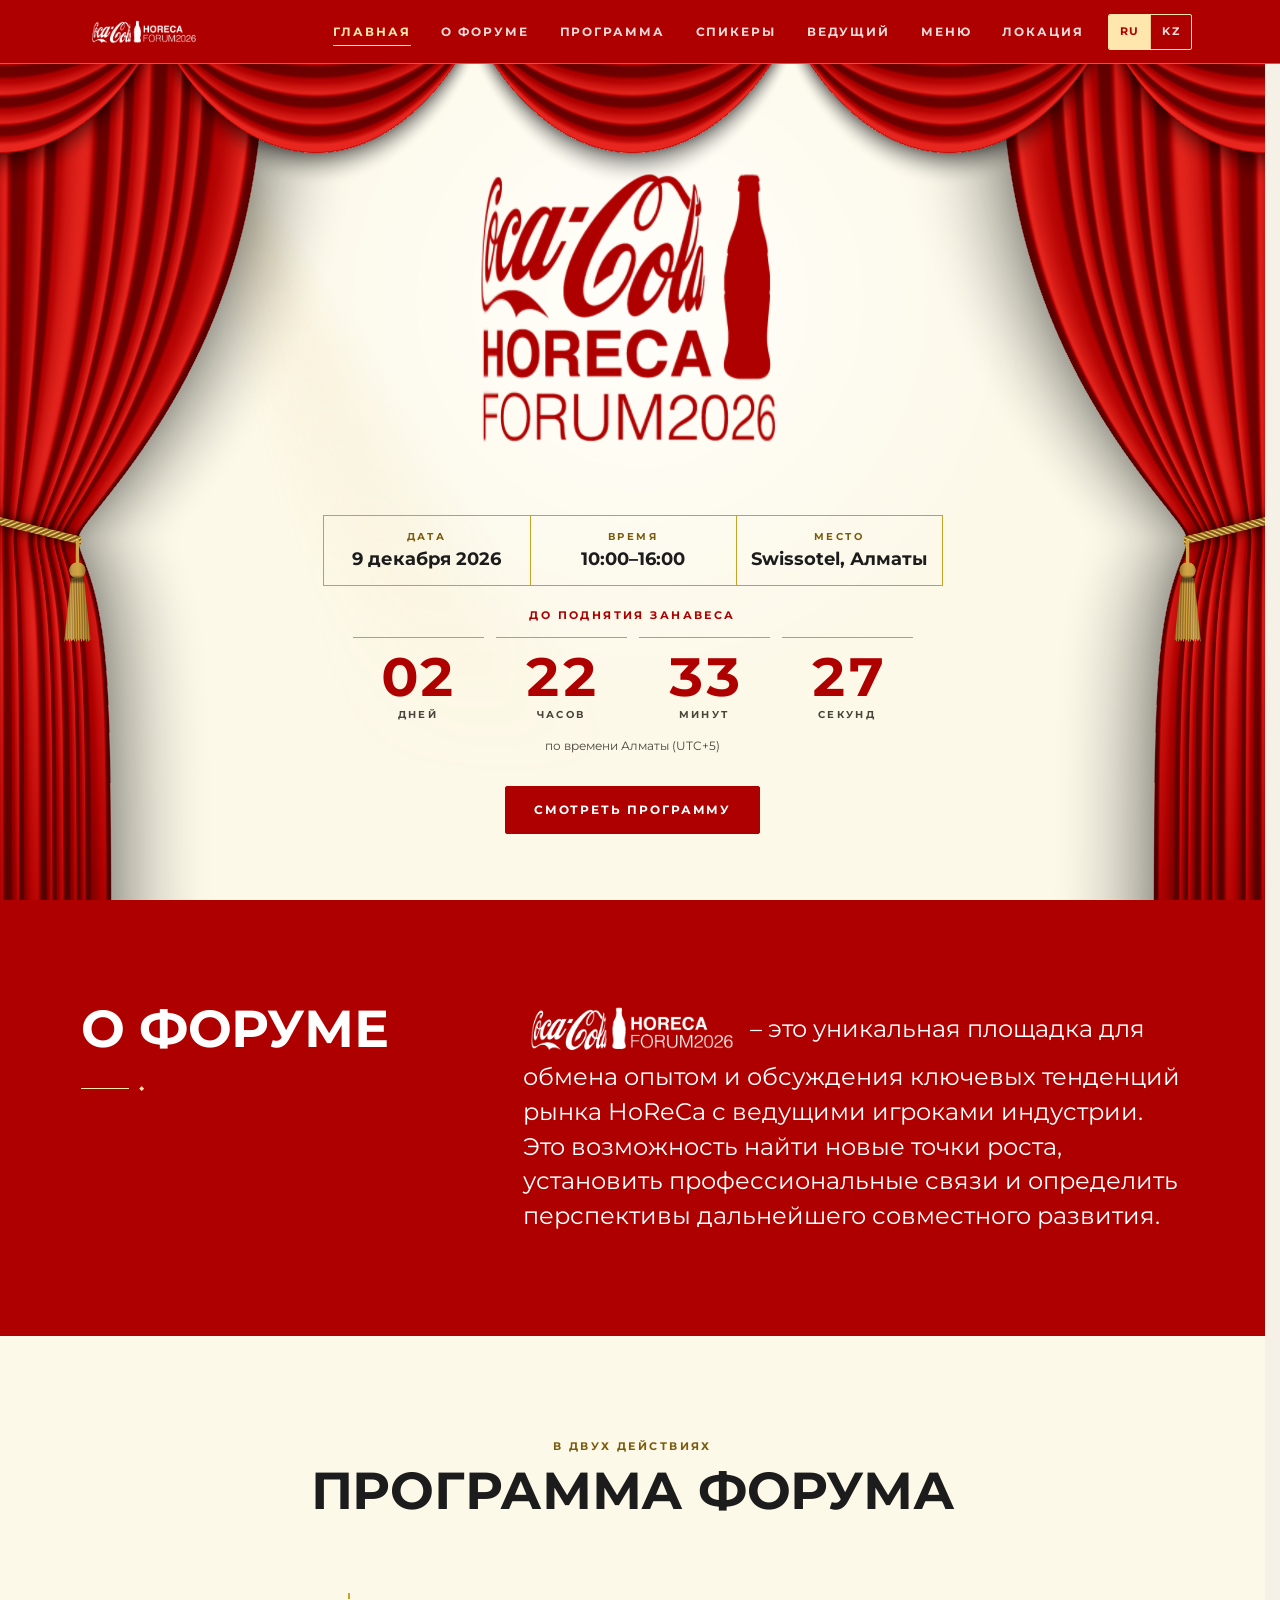
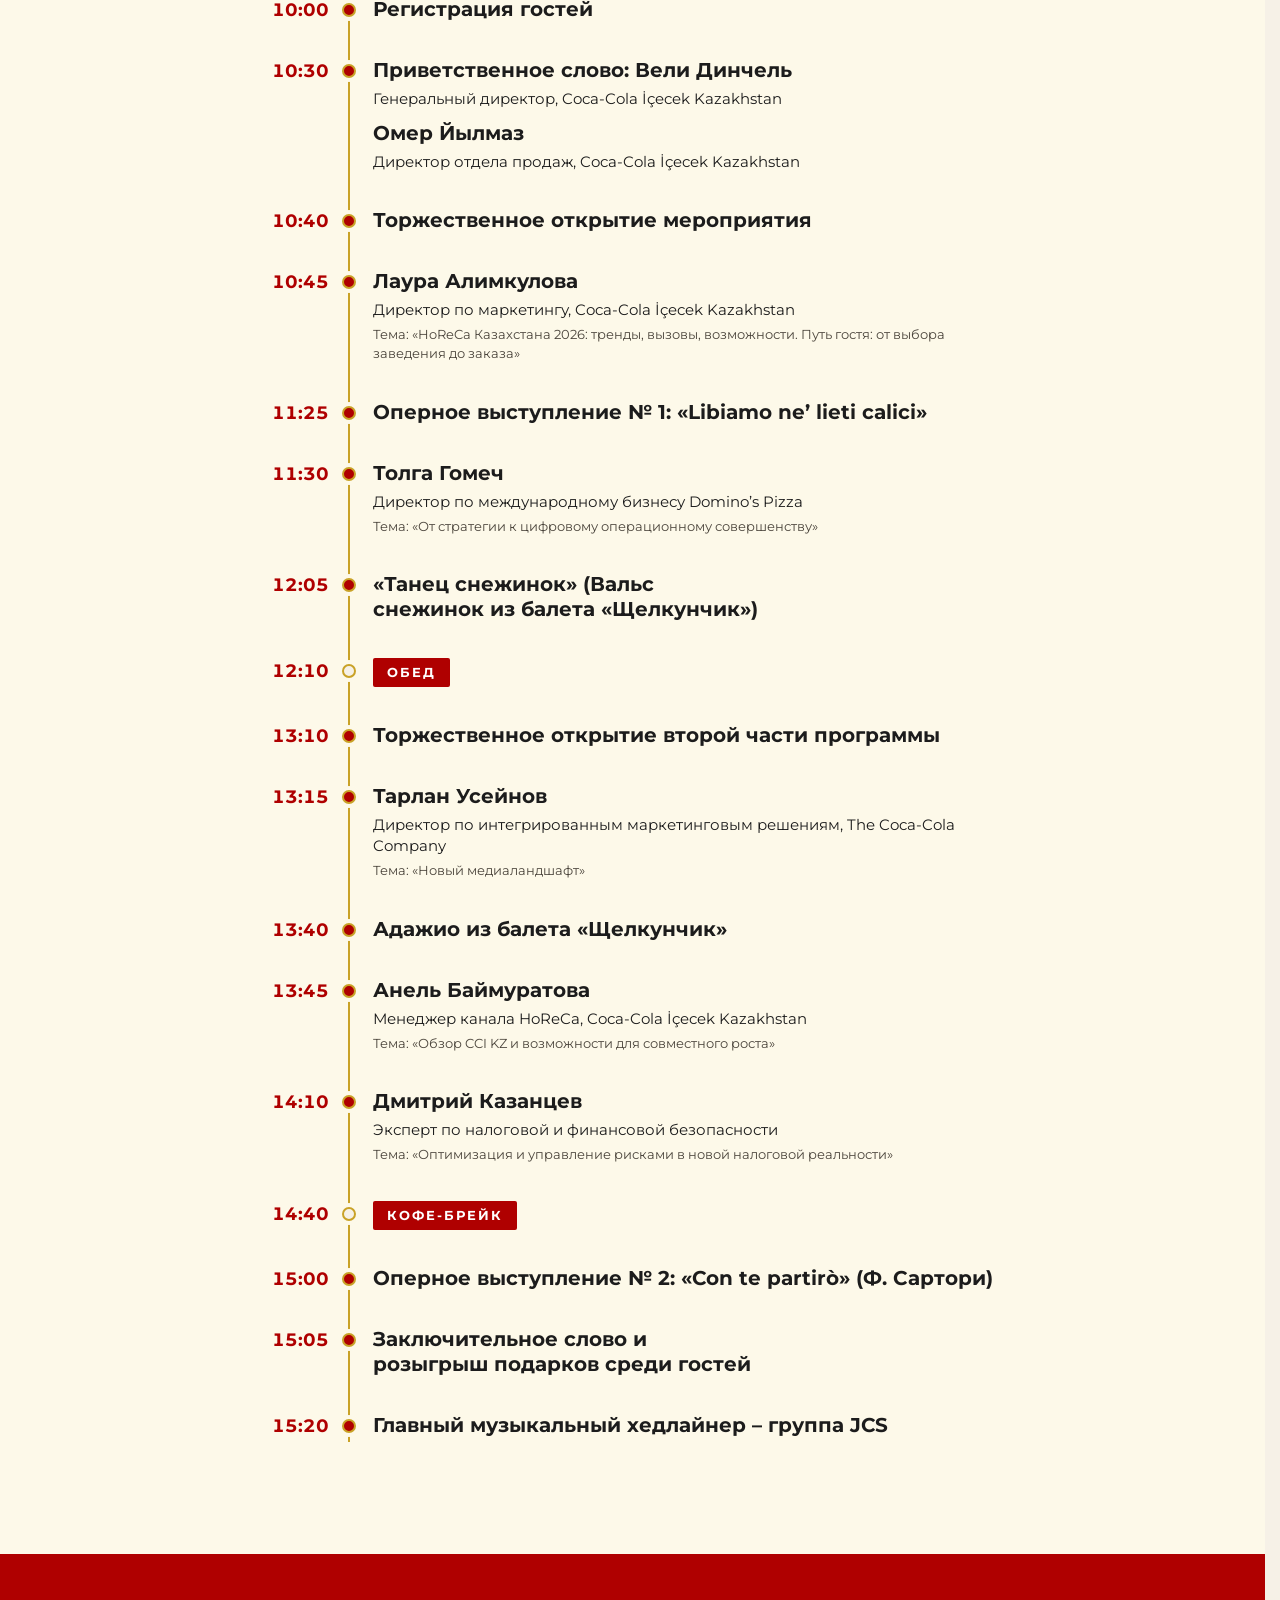
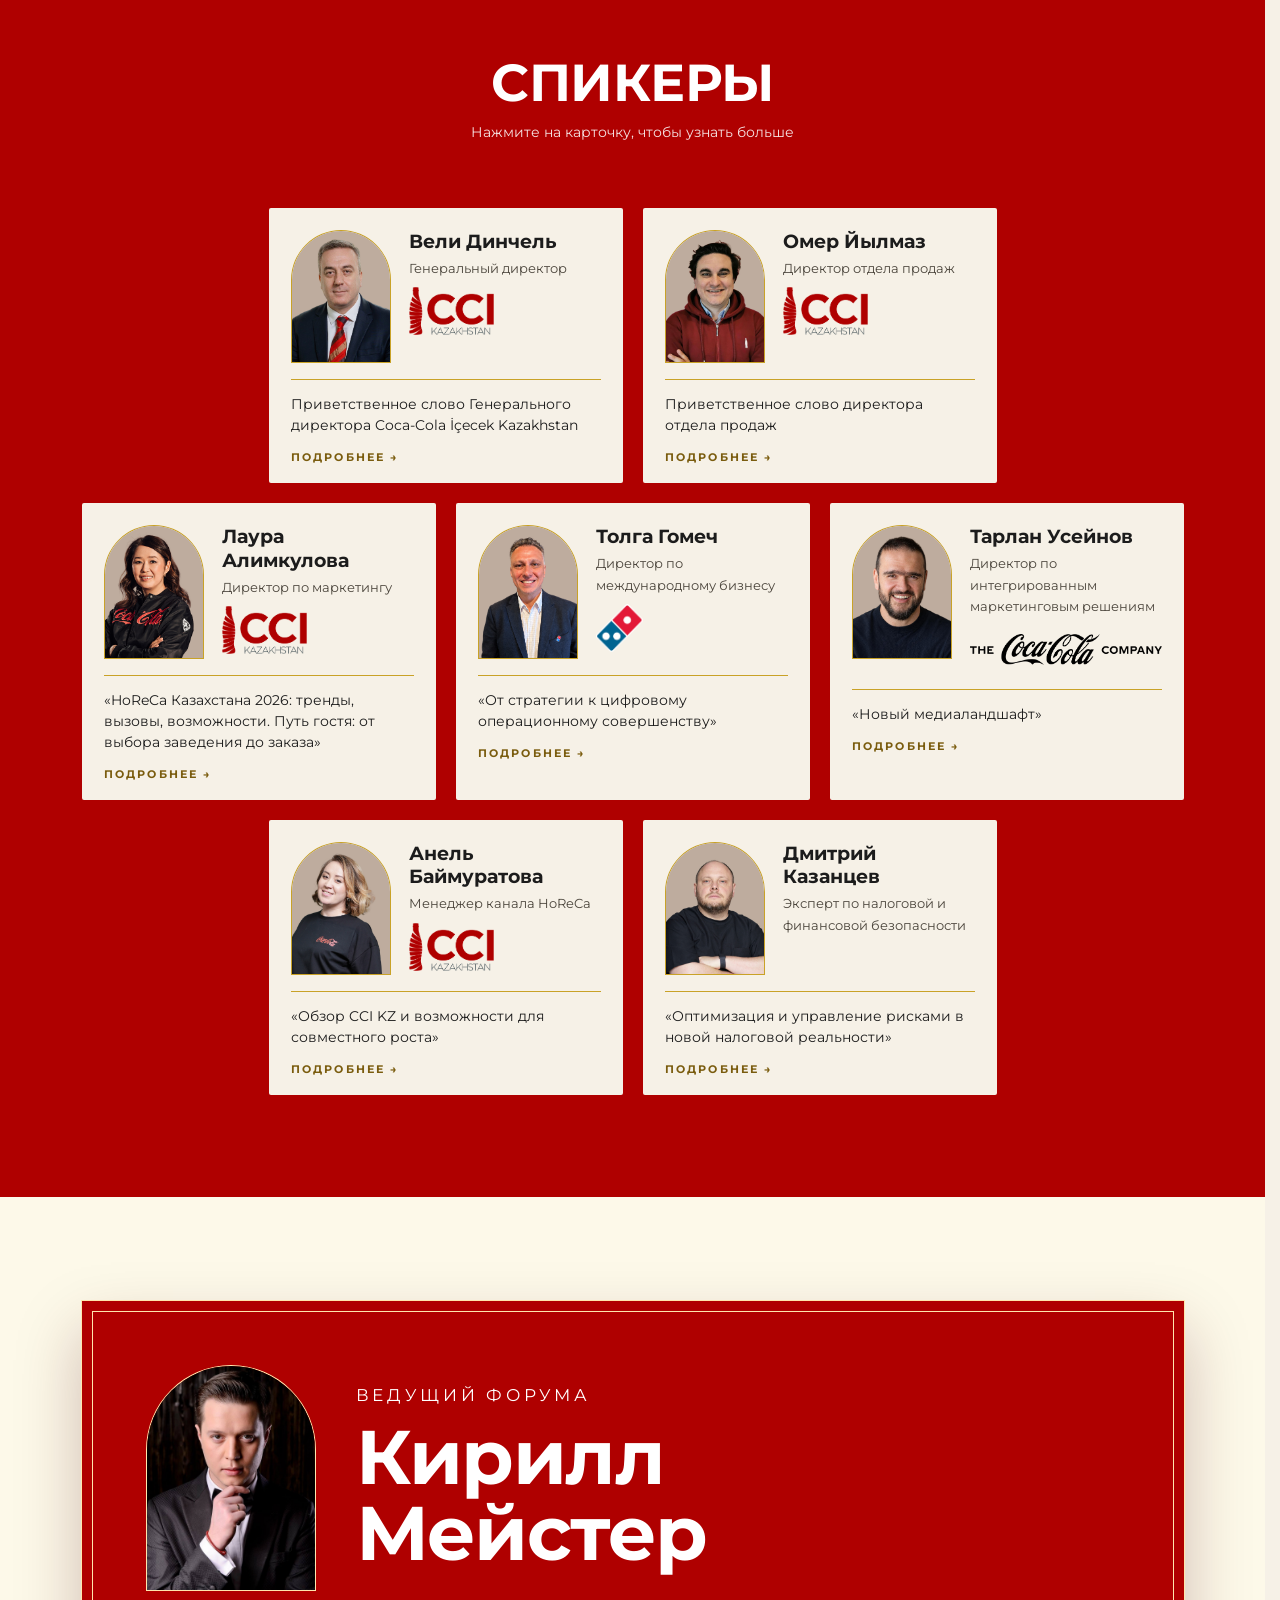
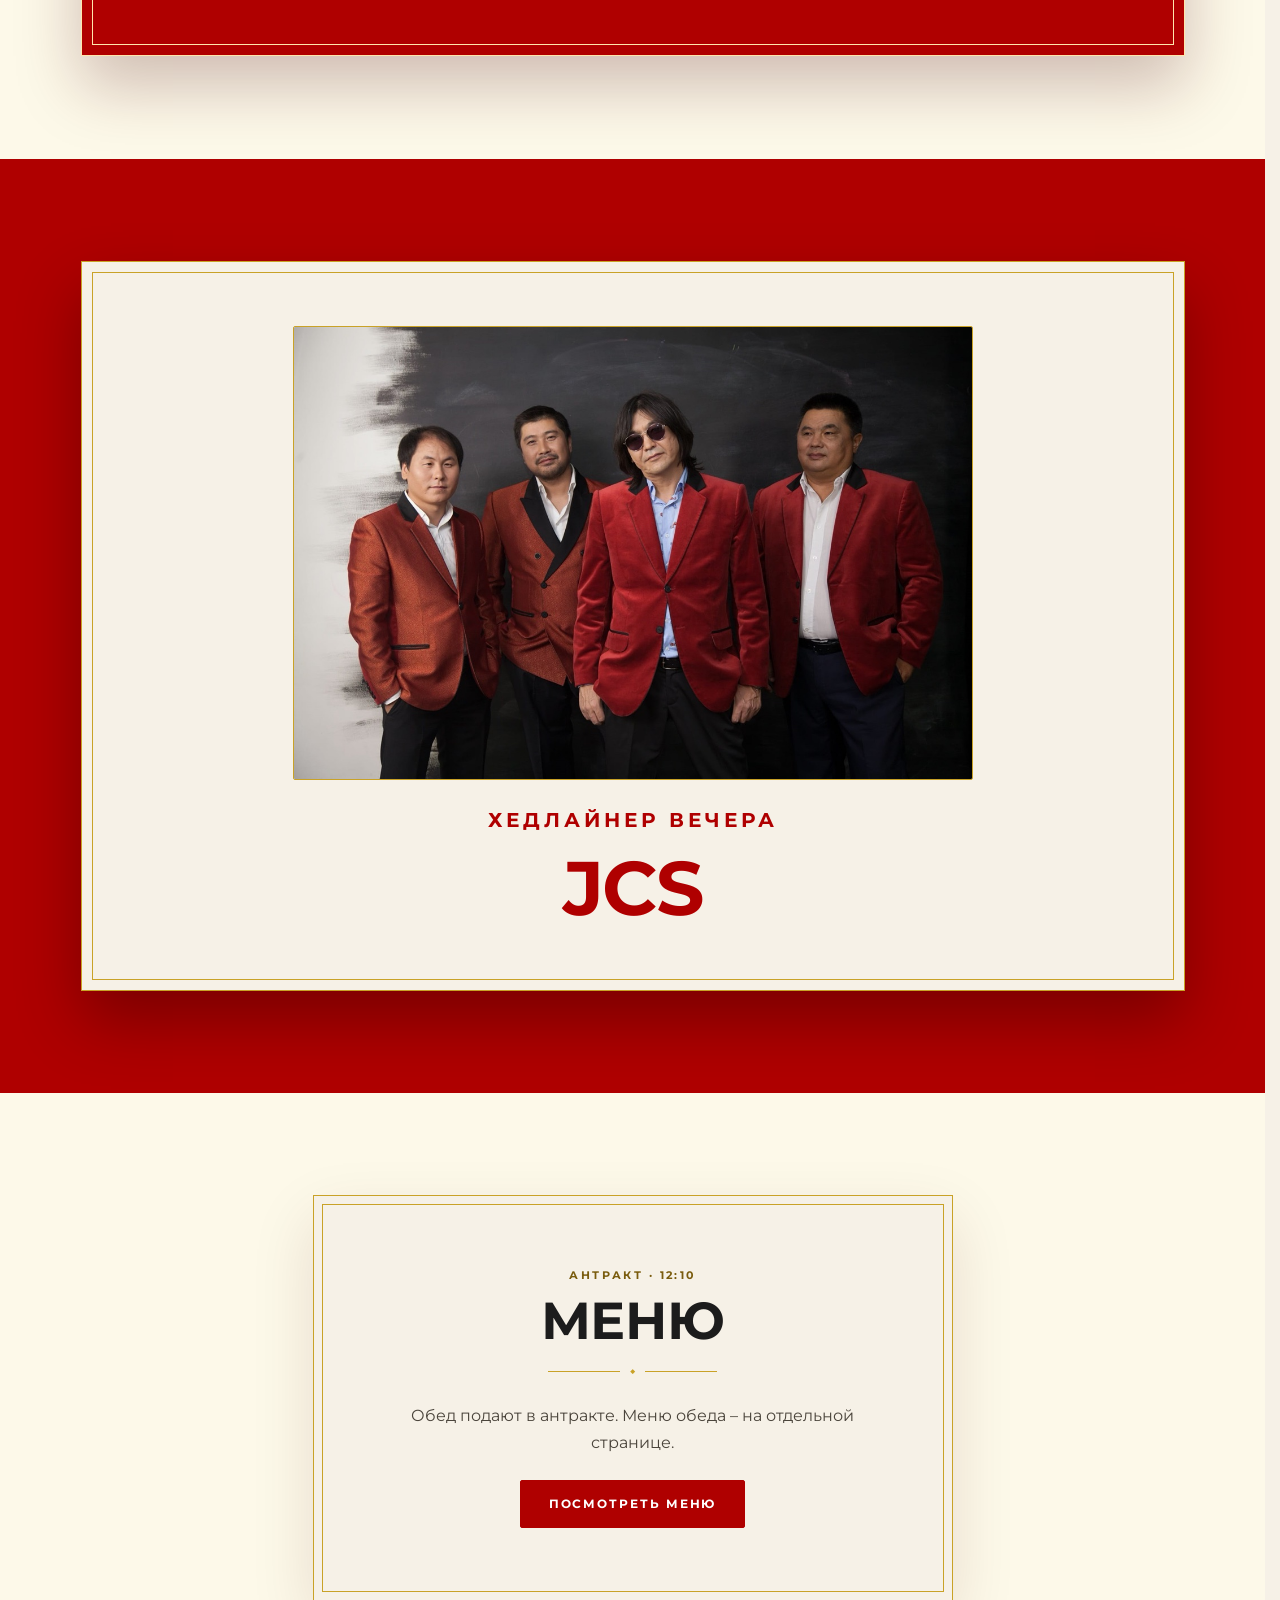
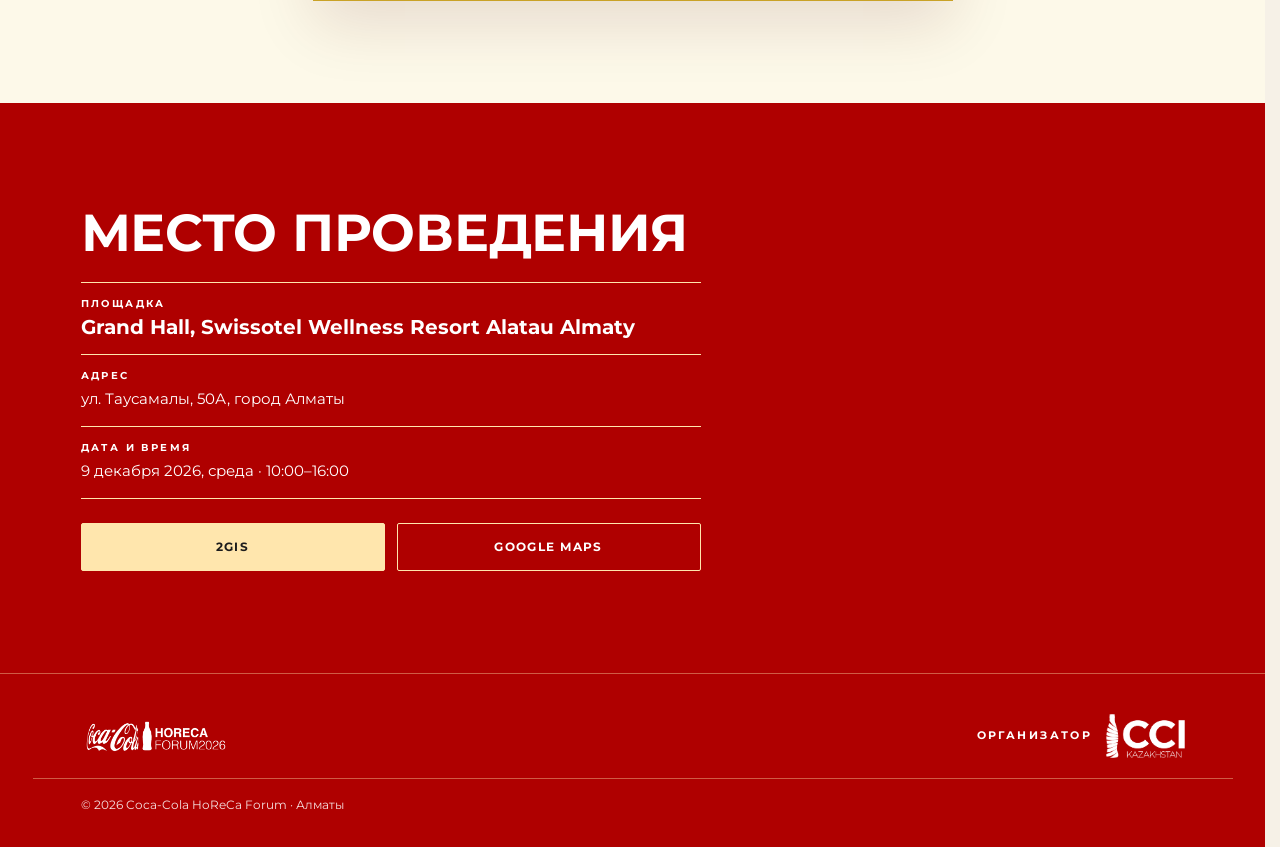
==== commit b3e87cee: "Казахская версия сайта и переключатель RU/KZ - словарь data/event.kz.js собирается из файла заказчик" ====
--- a/index.html
+++ b/index.html
@@ -14,7 +14,7 @@
   <link rel="preconnect" href="https://fonts.googleapis.com">
   <link rel="preconnect" href="https://fonts.gstatic.com" crossorigin>
   <link rel="stylesheet" href="https://fonts.googleapis.com/css2?family=Montserrat:wght@400;700&amp;display=swap">
-  <link rel="stylesheet" href="css/style.css?v=20261127e">
+  <link rel="stylesheet" href="css/style.css?v=20261127h">
 </head>
 <body>
 <!--PAGE-START-->
@@ -30,15 +30,16 @@
         <img src="assets/logo/horeca-forum-2026-white-h.png" alt="" width="1100" height="314">
       </a>
       <nav class="nav__list" id="navlist" aria-label="Разделы">
-        <a href="#home" data-nav>Главная</a>
-        <a href="#about" data-nav>О форуме</a>
-        <a href="#program" data-nav>Программа</a>
-        <a href="#speakers" data-nav>Спикеры</a>
-        <a href="#host" data-nav>Ведущий</a>
-        <a href="#menu" data-nav>Меню</a>
-        <a href="#venue" data-nav>Локация</a>
+        <a href="#home" data-nav data-i18n>Главная</a>
+        <a href="#about" data-nav data-i18n>О форуме</a>
+        <a href="#program" data-nav data-i18n>Программа</a>
+        <a href="#speakers" data-nav data-i18n>Спикеры</a>
+        <a href="#host" data-nav data-i18n>Ведущий</a>
+        <a href="#menu" data-nav data-i18n>Меню</a>
+        <a href="#venue" data-nav data-i18n>Локация</a>
         <p class="nav__meta" id="navMeta"></p>
       </nav>
+      <div class="lang" role="group" aria-label="Язык сайта / Сайт тілі"><button type="button" data-lang="ru">RU</button><button type="button" data-lang="kz">KZ</button></div>
       <button class="nav__burger" id="burger" aria-label="Открыть меню" aria-expanded="false" aria-controls="navlist">
         <span></span><span></span><span></span>
       </button>
@@ -67,21 +68,21 @@
         </div>
         <h1 class="hero__title reveal" id="heroTitle"></h1>
         <dl class="facts reveal">
-          <div class="facts__cell"><dt>Дата</dt><dd data-field="dateText"></dd></div>
-          <div class="facts__cell"><dt>Время</dt><dd data-field="timeText"></dd></div>
-          <div class="facts__cell"><dt>Место</dt><dd data-field="venueShort"></dd></div>
+          <div class="facts__cell"><dt data-i18n>Дата</dt><dd data-field="dateText"></dd></div>
+          <div class="facts__cell"><dt data-i18n>Время</dt><dd data-field="timeText"></dd></div>
+          <div class="facts__cell"><dt data-i18n>Место</dt><dd data-field="venueShort"></dd></div>
         </dl>
         <div class="countdown reveal" id="countdown" aria-live="polite" aria-atomic="true">
-          <p class="eyebrow countdown__eyebrow" id="countdownLabel">До поднятия занавеса</p>
+          <p class="eyebrow countdown__eyebrow" id="countdownLabel" data-i18n>До поднятия занавеса</p>
           <div class="countdown__grid">
-            <div class="countdown__cell"><b data-cd="d">00</b><span>дней</span></div>
-            <div class="countdown__cell"><b data-cd="h">00</b><span>часов</span></div>
-            <div class="countdown__cell"><b data-cd="m">00</b><span>минут</span></div>
-            <div class="countdown__cell"><b data-cd="s">00</b><span>секунд</span></div>
+            <div class="countdown__cell"><b data-cd="d">00</b><span data-i18n>Дней</span></div>
+            <div class="countdown__cell"><b data-cd="h">00</b><span data-i18n>Часов</span></div>
+            <div class="countdown__cell"><b data-cd="m">00</b><span data-i18n>Минут</span></div>
+            <div class="countdown__cell"><b data-cd="s">00</b><span data-i18n>Секунд</span></div>
           </div>
-          <p class="countdown__note" id="countdownNote">по времени Алматы (UTC+5)</p>
-        </div>
-        <a class="btn btn--outline reveal" href="#program" data-nav>Смотреть программу</a>
+          <p class="countdown__note" id="countdownNote" data-i18n>по времени Алматы (UTC+5)</p>
+        </div>
+        <a class="btn btn--outline reveal" href="#program" data-nav data-i18n>Смотреть программу</a>
       </div>
     </section>
 
@@ -90,7 +91,7 @@
       <div class="container about">
         <div class="about__head reveal">
           <p class="eyebrow eyebrow--gold" id="aboutEyebrow"></p>
-          <h2 class="h2 h2--light">О форуме</h2>
+          <h2 class="h2 h2--light" data-i18n>О форуме</h2>
           <div class="divider divider--left" aria-hidden="true"><i></i><b>◆</b></div>
         </div>
         <div class="about__body reveal">
@@ -106,7 +107,7 @@
       <div class="container container--narrow">
         <header class="section__head reveal">
           <p class="eyebrow eyebrow--text" id="programEyebrow"></p>
-          <h2 class="h2">Программа форума</h2>
+          <h2 class="h2" data-i18n>Программа форума</h2>
         </header>
         <ol class="timeline reveal reveal--stagger" id="timeline"></ol>
       </div>
@@ -117,7 +118,7 @@
       <div class="container">
         <header class="section__head reveal">
           <p class="eyebrow eyebrow--gold" id="speakersEyebrow"></p>
-          <h2 class="h2 h2--light">Спикеры</h2>
+          <h2 class="h2 h2--light" data-i18n>Спикеры</h2>
           <p class="section__sub section__sub--light" id="speakersSub"></p>
         </header>
         <div class="speakers reveal reveal--stagger" id="speakersGrid"></div>
@@ -138,11 +139,11 @@
         <article class="menucard menucard--teaser reveal">
           <header class="section__head">
             <p class="eyebrow eyebrow--text" id="menuEyebrow"></p>
-            <h2 class="h2">Меню</h2>
+            <h2 class="h2" data-i18n>Меню</h2>
             <div class="divider divider--center" aria-hidden="true"><i></i><b>◆</b><i></i></div>
           </header>
           <p class="menucard__teaser" id="menuTeaser"></p>
-          <a class="btn btn--dark" href="menu.html">Посмотреть меню</a>
+          <a class="btn btn--dark" href="menu.html" data-i18n>Посмотреть меню</a>
         </article>
       </div>
     </section>
@@ -152,11 +153,11 @@
       <div class="container venue">
         <div class="venue__info reveal">
           <p class="eyebrow eyebrow--text" id="venueEyebrow"></p>
-          <h2 class="h2 h2--left">Место проведения</h2>
+          <h2 class="h2 h2--left" data-i18n>Место проведения</h2>
           <dl class="venue__rows">
-            <div><dt>Площадка</dt><dd class="venue__name" data-field="venue.name"></dd></div>
-            <div><dt>Адрес</dt><dd data-field="venue.address"></dd></div>
-            <div><dt>Дата и время</dt><dd><span data-field="dateLong"></span> · <span data-field="timeText"></span></dd></div>
+            <div><dt data-i18n>Площадка</dt><dd class="venue__name" data-field="venue.name"></dd></div>
+            <div><dt data-i18n>Адрес</dt><dd data-field="venue.address"></dd></div>
+            <div><dt data-i18n>Дата и время</dt><dd><span data-field="dateLong"></span> · <span data-field="timeText"></span></dd></div>
           </dl>
           <div class="venue__actions">
             <a class="btn btn--gold" id="route2gis" href="#" target="_blank" rel="noopener">2GIS</a>
@@ -193,12 +194,12 @@
       <button class="modal__close" data-close aria-label="Закрыть">×</button>
       <div class="modal__photo" id="modalPhoto"></div>
       <div class="modal__body">
-        <p class="eyebrow eyebrow--text">Спикер</p>
+        <p class="eyebrow eyebrow--text" data-i18n>Спикер</p>
         <h3 class="modal__name" id="modalName"></h3>
         <p class="modal__role" id="modalRole"></p>
         <p class="eyebrow eyebrow--company" id="modalCompany"></p>
         <hr class="rule">
-        <p class="eyebrow eyebrow--red">Тема выступления</p>
+        <p class="eyebrow eyebrow--red" data-i18n>Тема выступления</p>
         <p class="modal__topic" id="modalTopic"></p>
         <p class="eyebrow eyebrow--muted" id="modalWhen"></p>
         <hr class="rule">
@@ -211,7 +212,9 @@
     <img id="lightboxImg" alt="Как добраться до площадки форума">
   </div>
 <!--PAGE-END-->
-  <script src="data/event.js?v=20261127e"></script>
-  <script src="js/app.js?v=20261127e"></script>
+  <script src="data/event.js?v=20261127h"></script>
+  <script src="data/event.kz.js?v=20261127h"></script>
+  <script src="js/lang.js?v=20261127h"></script>
+  <script src="js/app.js?v=20261127h"></script>
 </body>
 </html>
--- a/css/style.css
+++ b/css/style.css
@@ -103,9 +103,30 @@
 .nav__list a:hover, .nav__list a.is-active { opacity: 1; color: var(--gold-light); }
 .nav__list a:hover::after, .nav__list a.is-active::after { transform: scaleX(1); }
 .nav__meta { display: none; }
+/* Переключатель языка RU / KZ */
+.nav__list { margin-left: auto; }
+.lang { display: inline-flex; flex: none; border: 1px solid var(--gold); border-radius: var(--radius); overflow: hidden; }
+.lang button { font: 700 11px/1 var(--font-text); letter-spacing: .12em; color: #fff; background: transparent; border: 0; padding: 0 11px; min-height: 34px; cursor: pointer; opacity: .85; transition: background var(--dur-hover), opacity var(--dur-hover); }
+.lang button + button { border-left: 1px solid var(--gold); }
+.lang button:hover { opacity: 1; background: rgba(255,255,255,.14); }
+.lang button.is-active { background: var(--gold-light); color: var(--red-deep); opacity: 1; cursor: default; }
+.nav__brand { flex: none; }
+@media (min-width: 1121px) {
+  .nav__list a { white-space: nowrap; }
+  html[lang="kk"] .nav__list { gap: clamp(12px, 1.5vw, 22px); }          /* казахские названия разделов длиннее русских */
+  html[lang="kk"] .nav__list a { letter-spacing: .12em; }
+}
+@media (max-width: 1120px) { .lang { margin-left: auto; } .lang button { min-height: 40px; padding: 0 12px; } .nav__inner { gap: 12px; } }
+@media (max-width: 480px) {     /* страница меню на телефоне: логотип, переключатель и «На главную» в одну строку */
+  .nav__back { padding: 0 10px; letter-spacing: .06em; }
+  .nav__brand + .lang button { padding: 0 9px; }
+  .nav__inner:has(.nav__back) .nav__brand img { height: 28px; }
+}
+@media (max-width: 359px) { .nav__back { font-size: 10px; padding: 0 8px; letter-spacing: .02em; } .nav__inner:has(.nav__back) .nav__brand img { height: 22px; } .nav__inner:has(.nav__back) { gap: 8px; } }
+.nav__brand + .lang { margin-left: auto; }     /* страница меню: переключатель и «На главную» прижаты вправо */
 .nav__burger { display: none; width: 44px; height: 44px; border: 1px solid var(--gold); background: transparent; border-radius: var(--radius); cursor: pointer; flex-direction: column; justify-content: center; align-items: center; gap: 5px; padding: 0; }
 .nav__burger span { display: block; width: 18px; height: 2px; background: var(--gold-light); transition: transform .3s var(--ease), opacity .2s; }
-@media (max-width: 880px) {
+@media (max-width: 1120px) {
   .nav__burger { display: flex; }
   .nav__list { position: fixed; top: calc(var(--nav-h) + env(safe-area-inset-top, 0px)); left: 0; right: 0; bottom: 0; flex-direction: column; align-items: stretch; gap: 0; background: var(--red-deep); padding: 8px max(var(--gutter), env(safe-area-inset-left, 0px)) 32px; overflow: auto;
     transform: translateY(-12px); opacity: 0; visibility: hidden; transition: transform .35s var(--ease), opacity .3s, visibility .35s; }
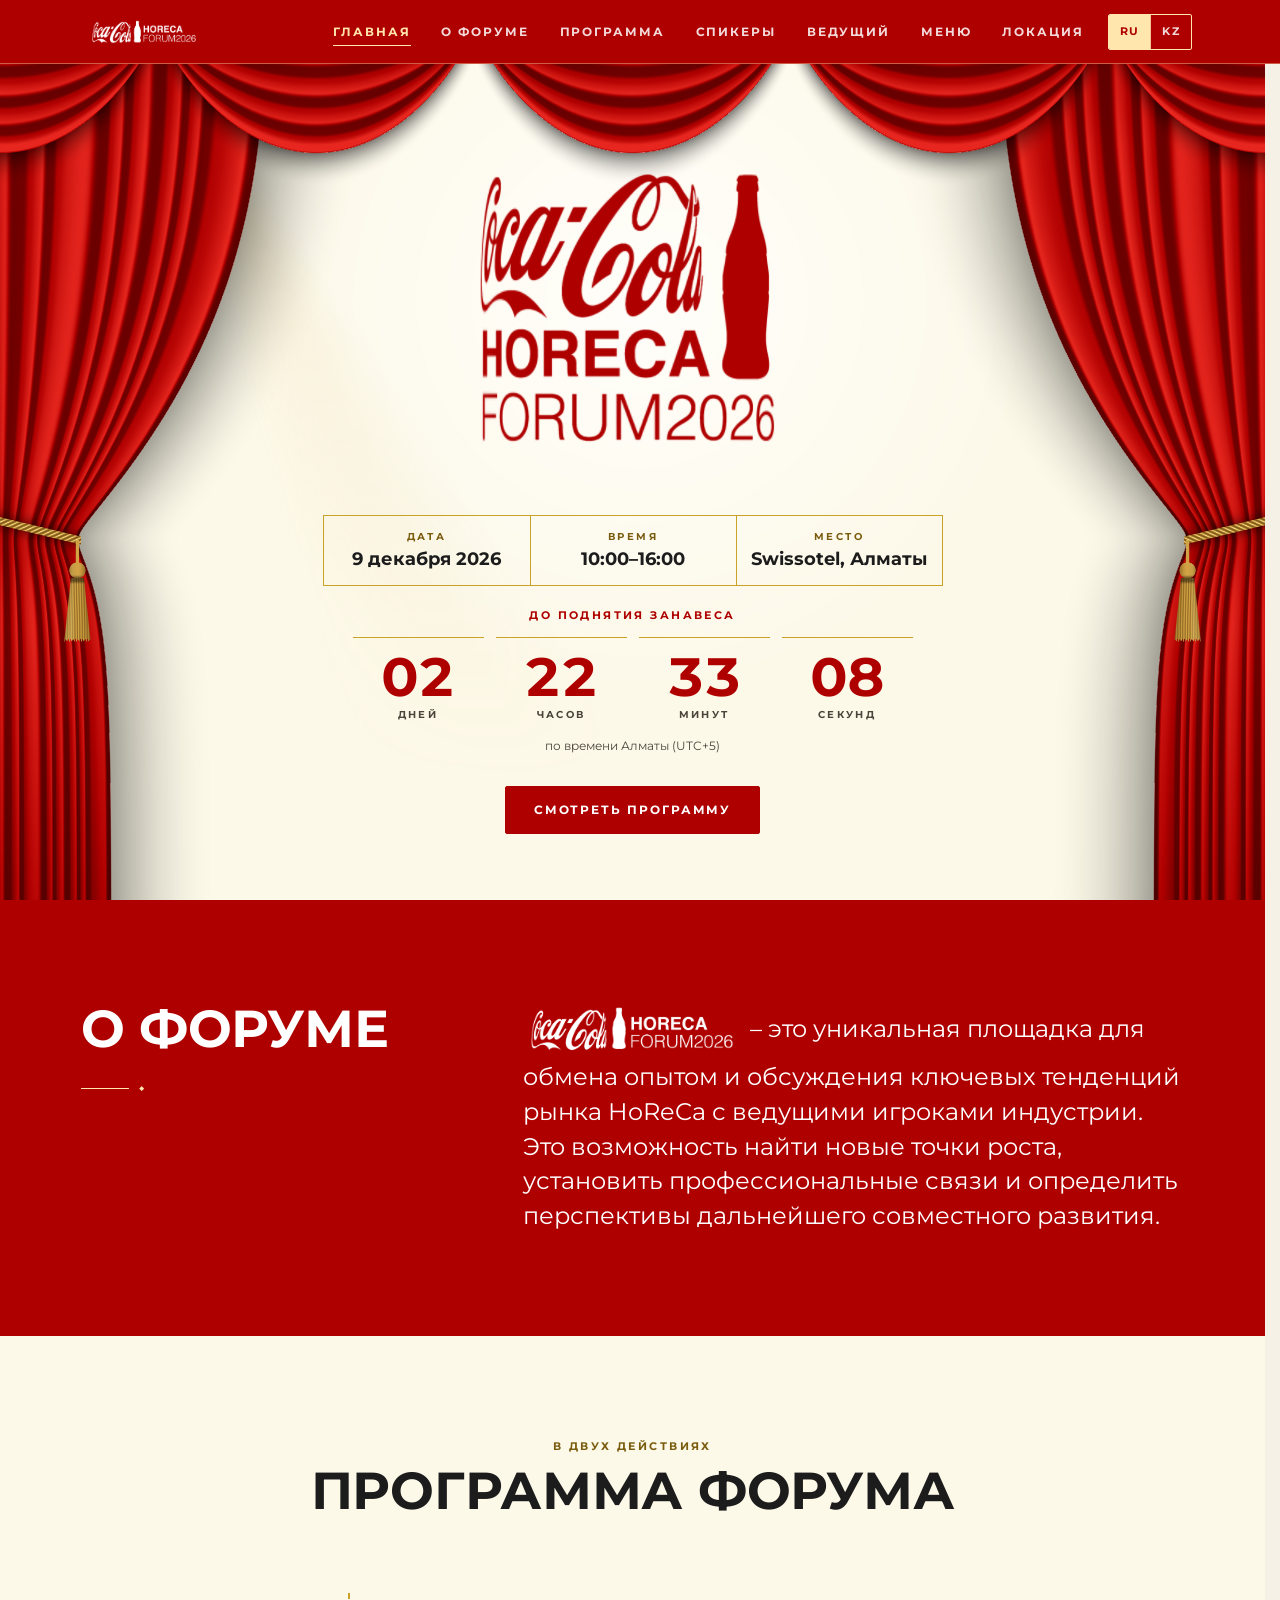
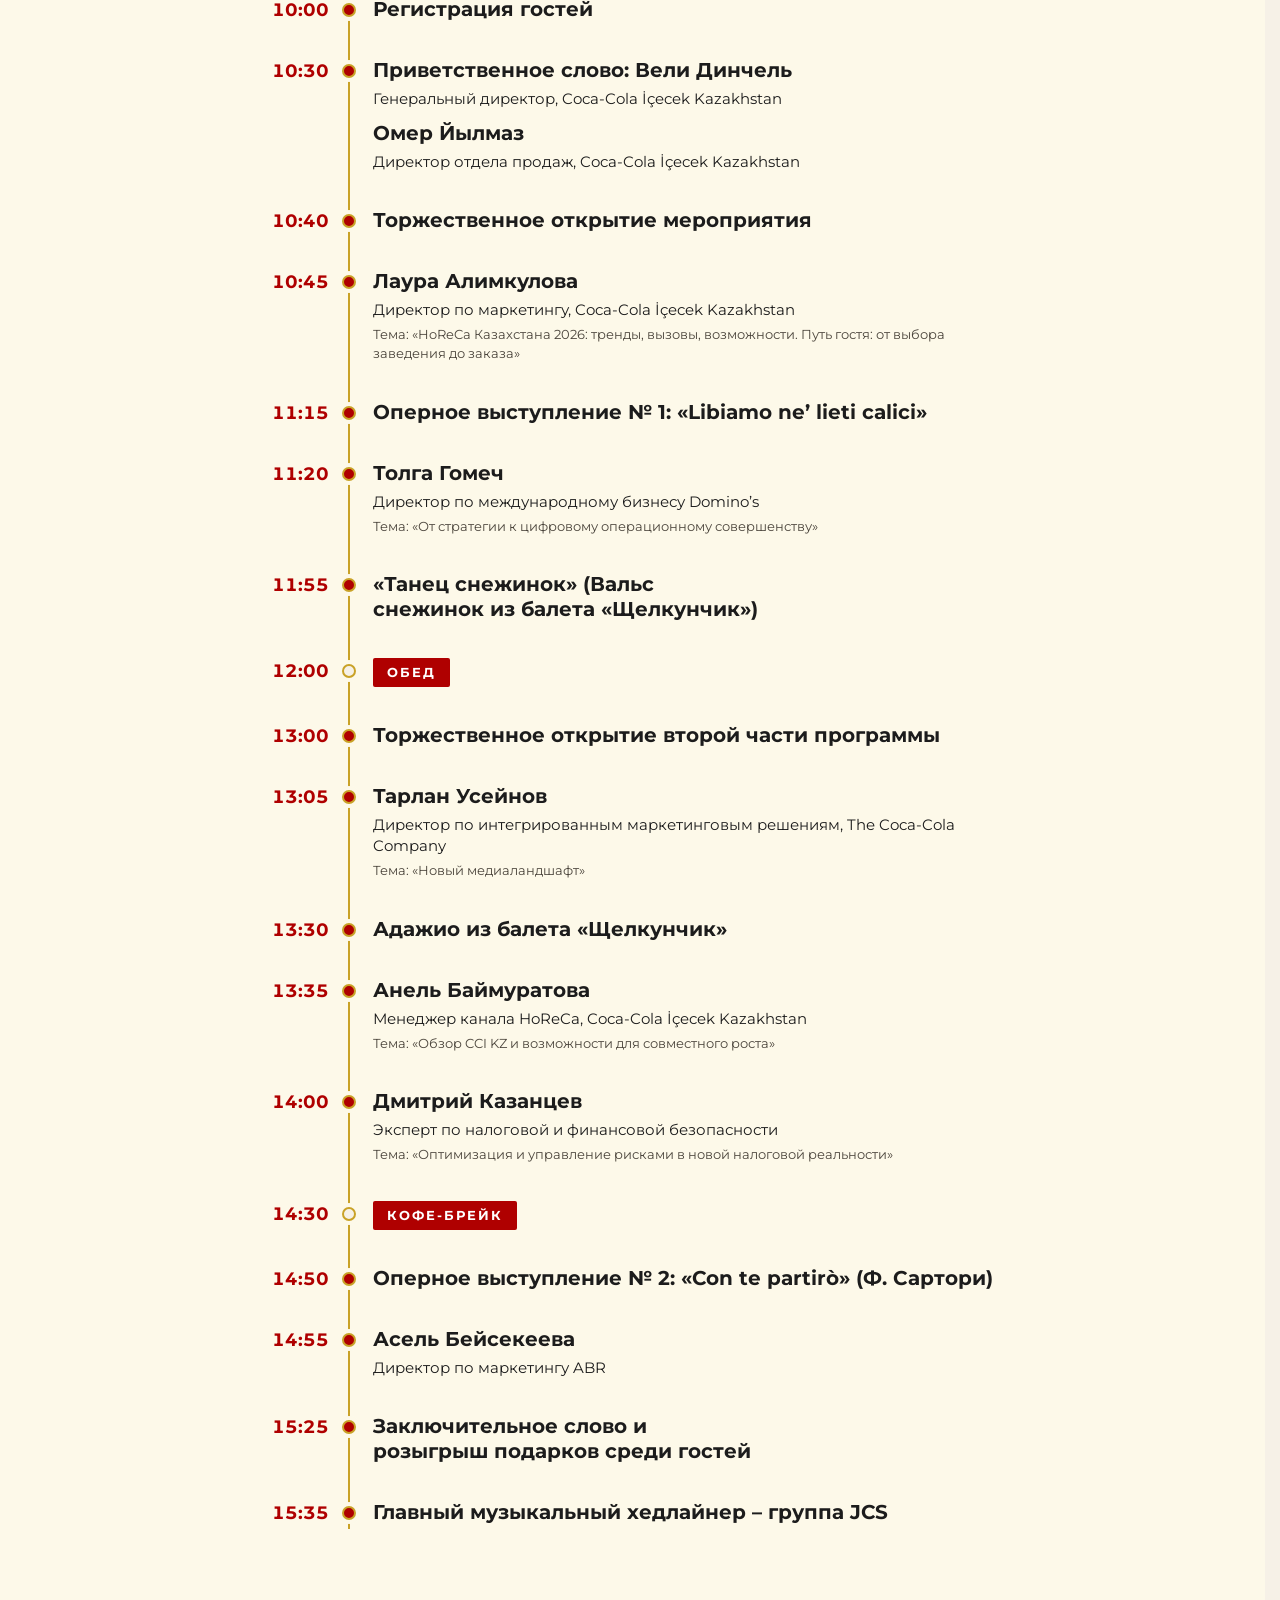
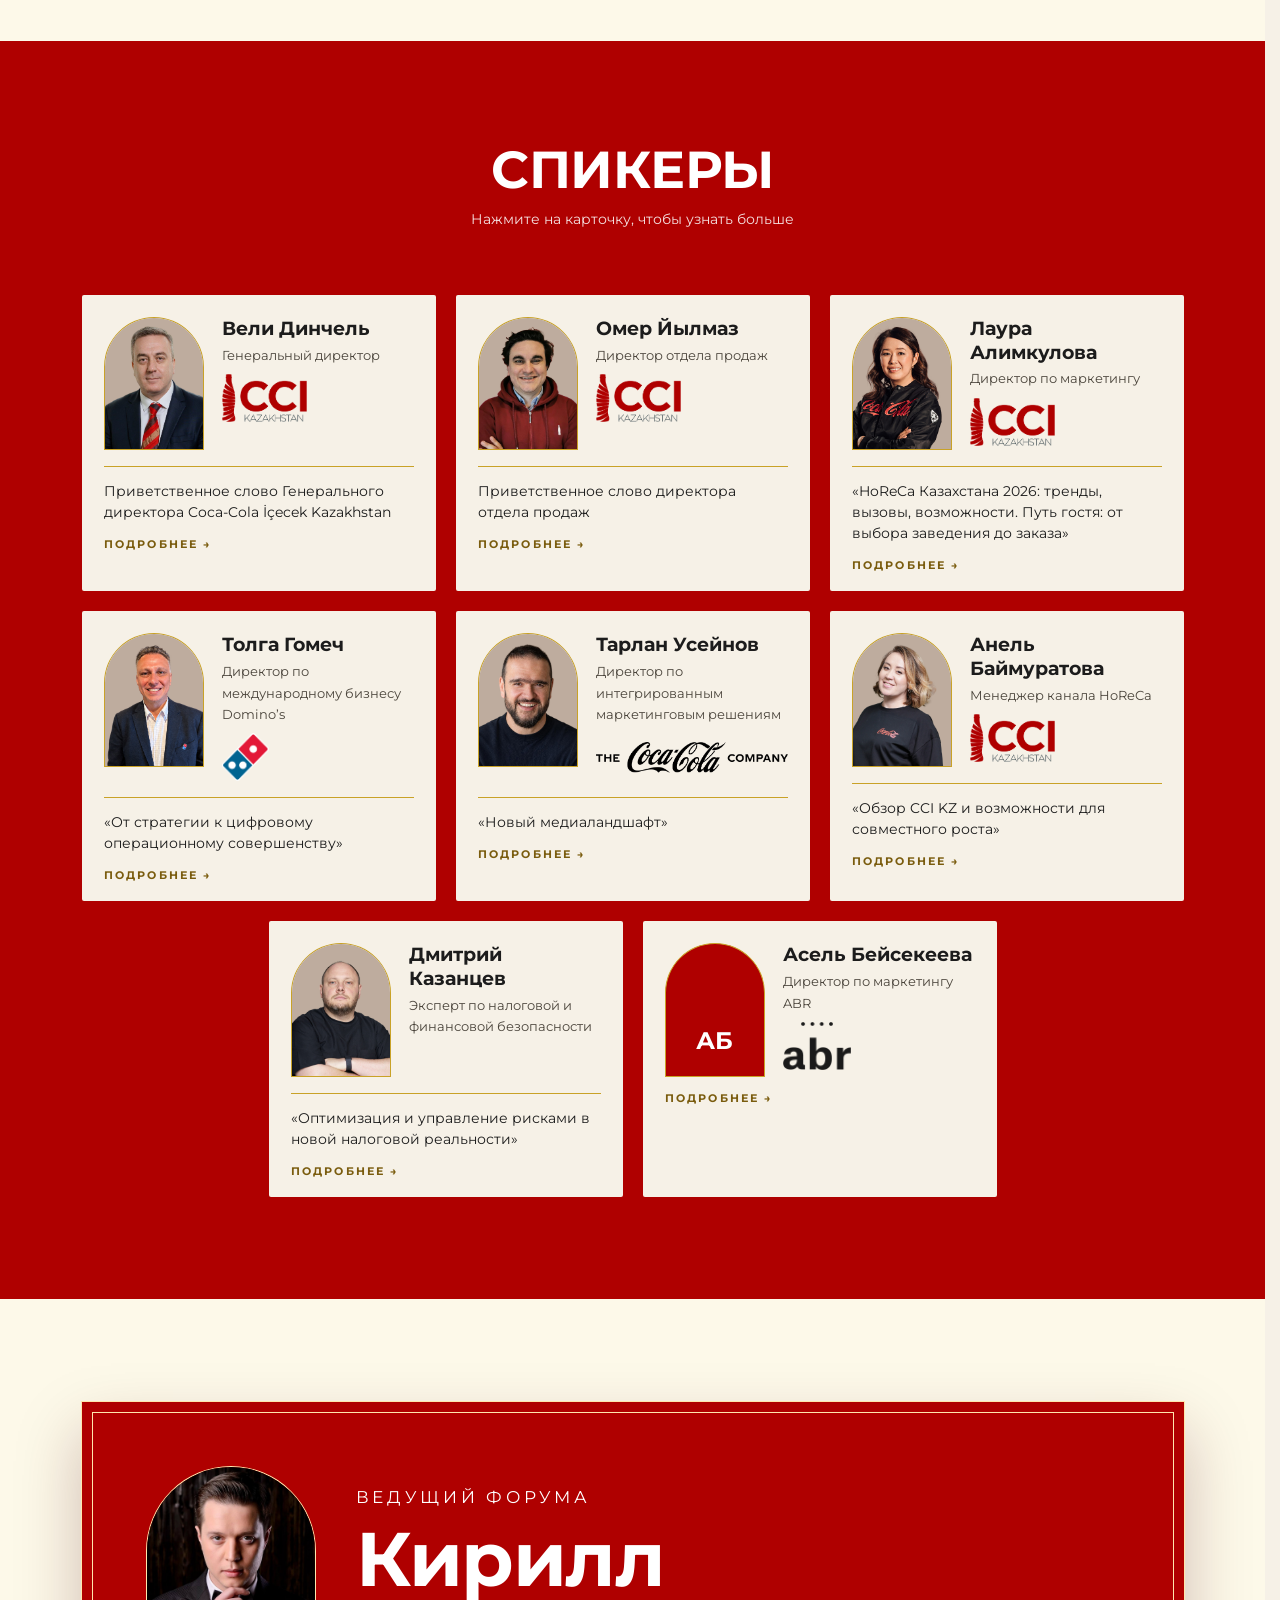
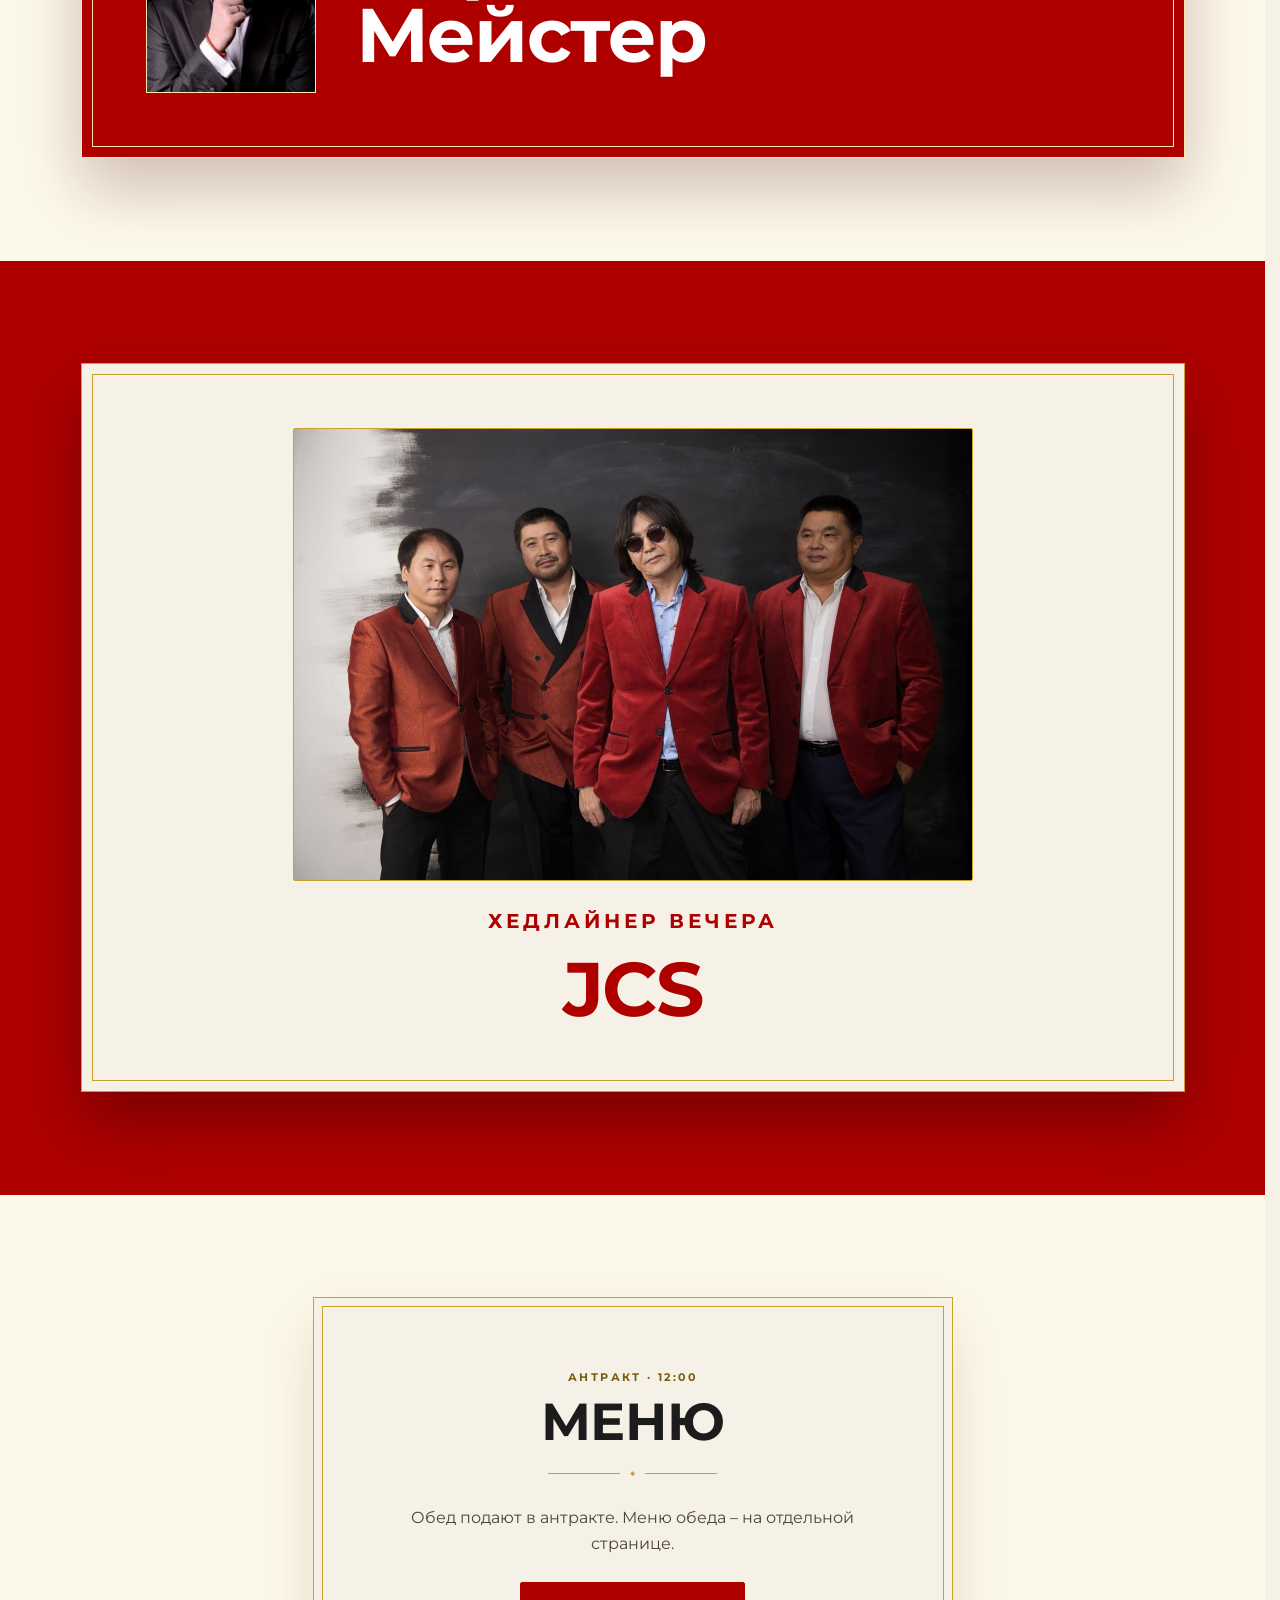
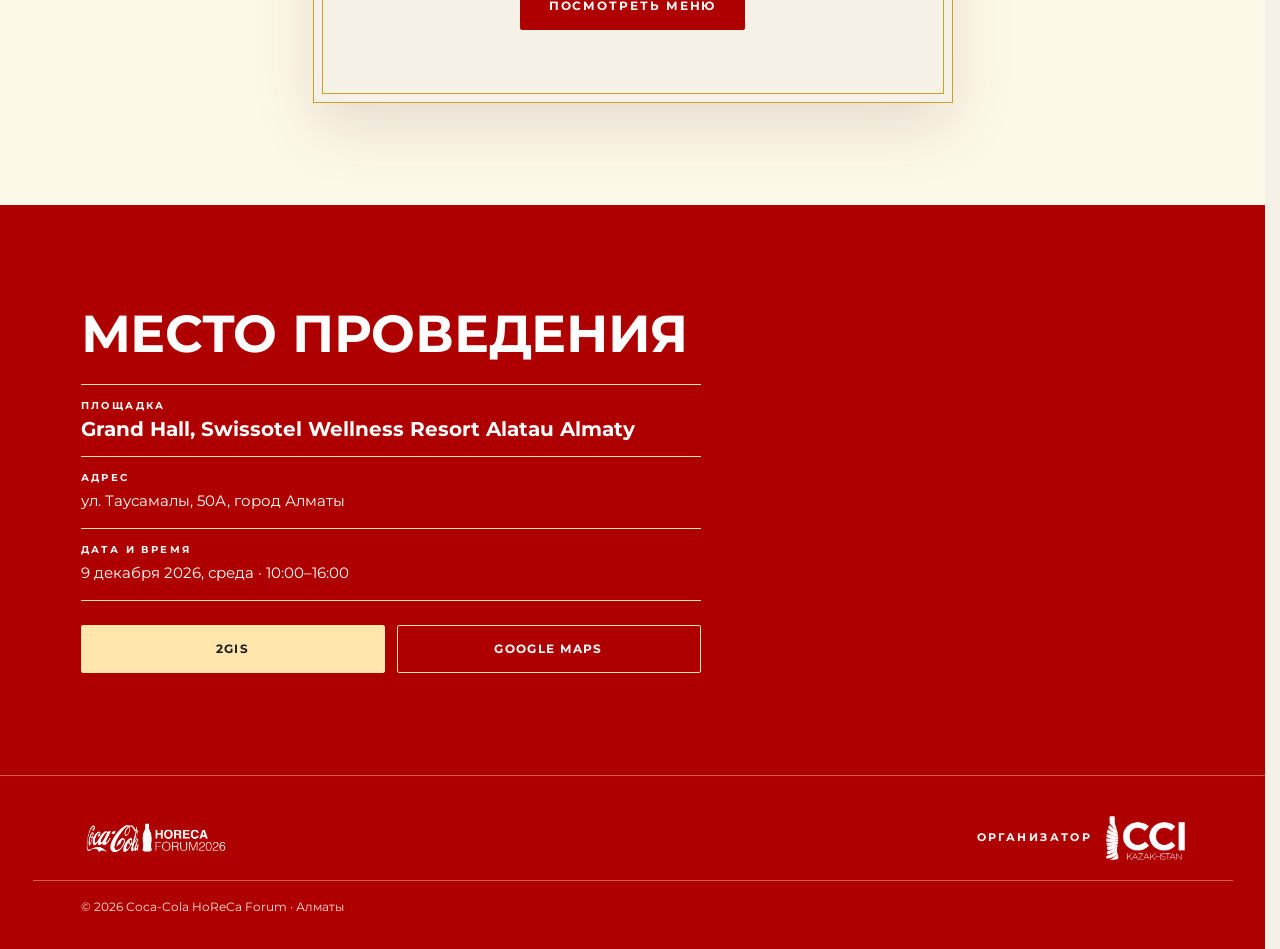
==== commit dee645b5: "Финальные правки 27.11: новое время программы, спикер Асель Бейсекеева, тексты RU и KZ - программа п" ====
--- a/index.html
+++ b/index.html
@@ -14,7 +14,7 @@
   <link rel="preconnect" href="https://fonts.googleapis.com">
   <link rel="preconnect" href="https://fonts.gstatic.com" crossorigin>
   <link rel="stylesheet" href="https://fonts.googleapis.com/css2?family=Montserrat:wght@400;700&amp;display=swap">
-  <link rel="stylesheet" href="css/style.css?v=20261127h">
+  <link rel="stylesheet" href="css/style.css?v=20261127i">
 </head>
 <body>
 <!--PAGE-START-->
@@ -198,11 +198,11 @@
         <h3 class="modal__name" id="modalName"></h3>
         <p class="modal__role" id="modalRole"></p>
         <p class="eyebrow eyebrow--company" id="modalCompany"></p>
-        <hr class="rule">
-        <p class="eyebrow eyebrow--red" data-i18n>Тема выступления</p>
+        <hr class="rule" id="modalRule1">
+        <p class="eyebrow eyebrow--red" id="modalTopicLabel" data-i18n>Тема выступления</p>
         <p class="modal__topic" id="modalTopic"></p>
         <p class="eyebrow eyebrow--muted" id="modalWhen"></p>
-        <hr class="rule">
+        <hr class="rule" id="modalRule2">
         <p class="modal__bio" id="modalBio"></p>
       </div>
     </div>
@@ -212,9 +212,9 @@
     <img id="lightboxImg" alt="Как добраться до площадки форума">
   </div>
 <!--PAGE-END-->
-  <script src="data/event.js?v=20261127h"></script>
-  <script src="data/event.kz.js?v=20261127h"></script>
-  <script src="js/lang.js?v=20261127h"></script>
-  <script src="js/app.js?v=20261127h"></script>
+  <script src="data/event.js?v=20261127i"></script>
+  <script src="data/event.kz.js?v=20261127i"></script>
+  <script src="js/lang.js?v=20261127i"></script>
+  <script src="js/app.js?v=20261127i"></script>
 </body>
 </html>
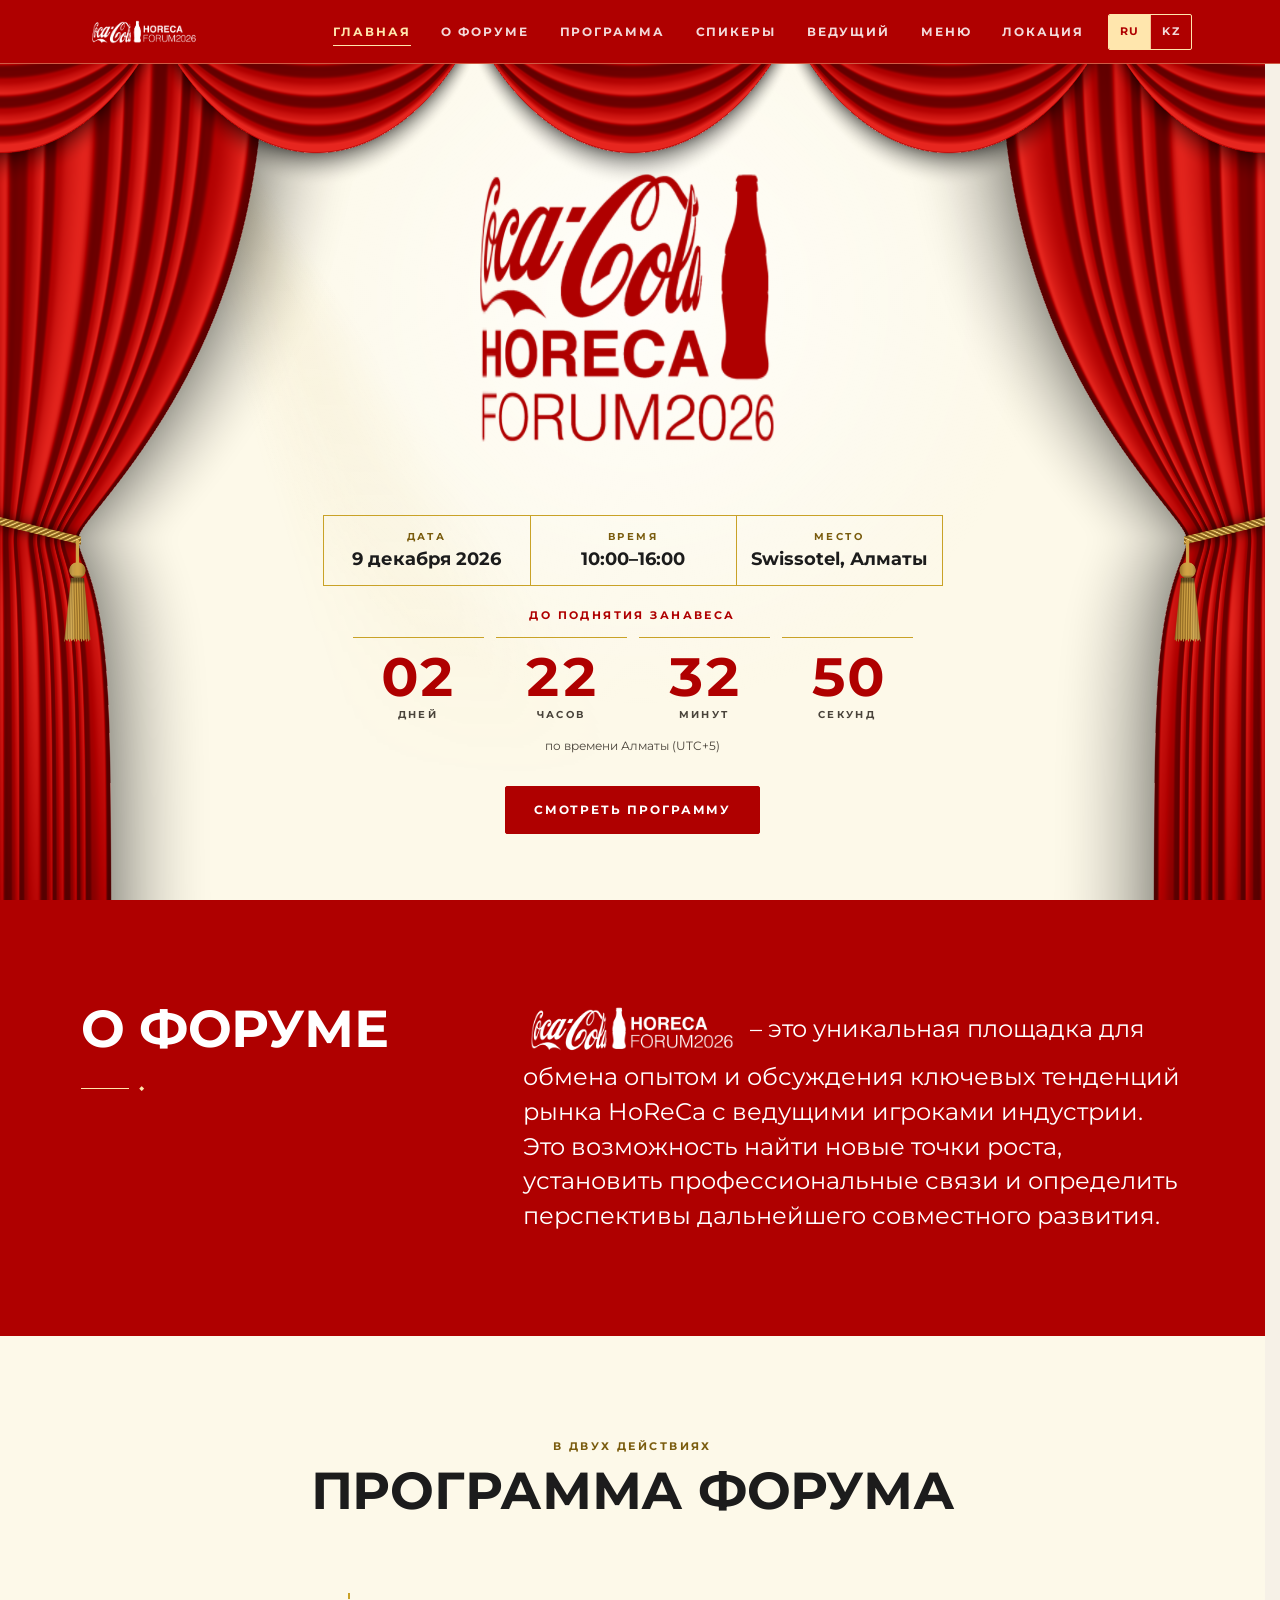
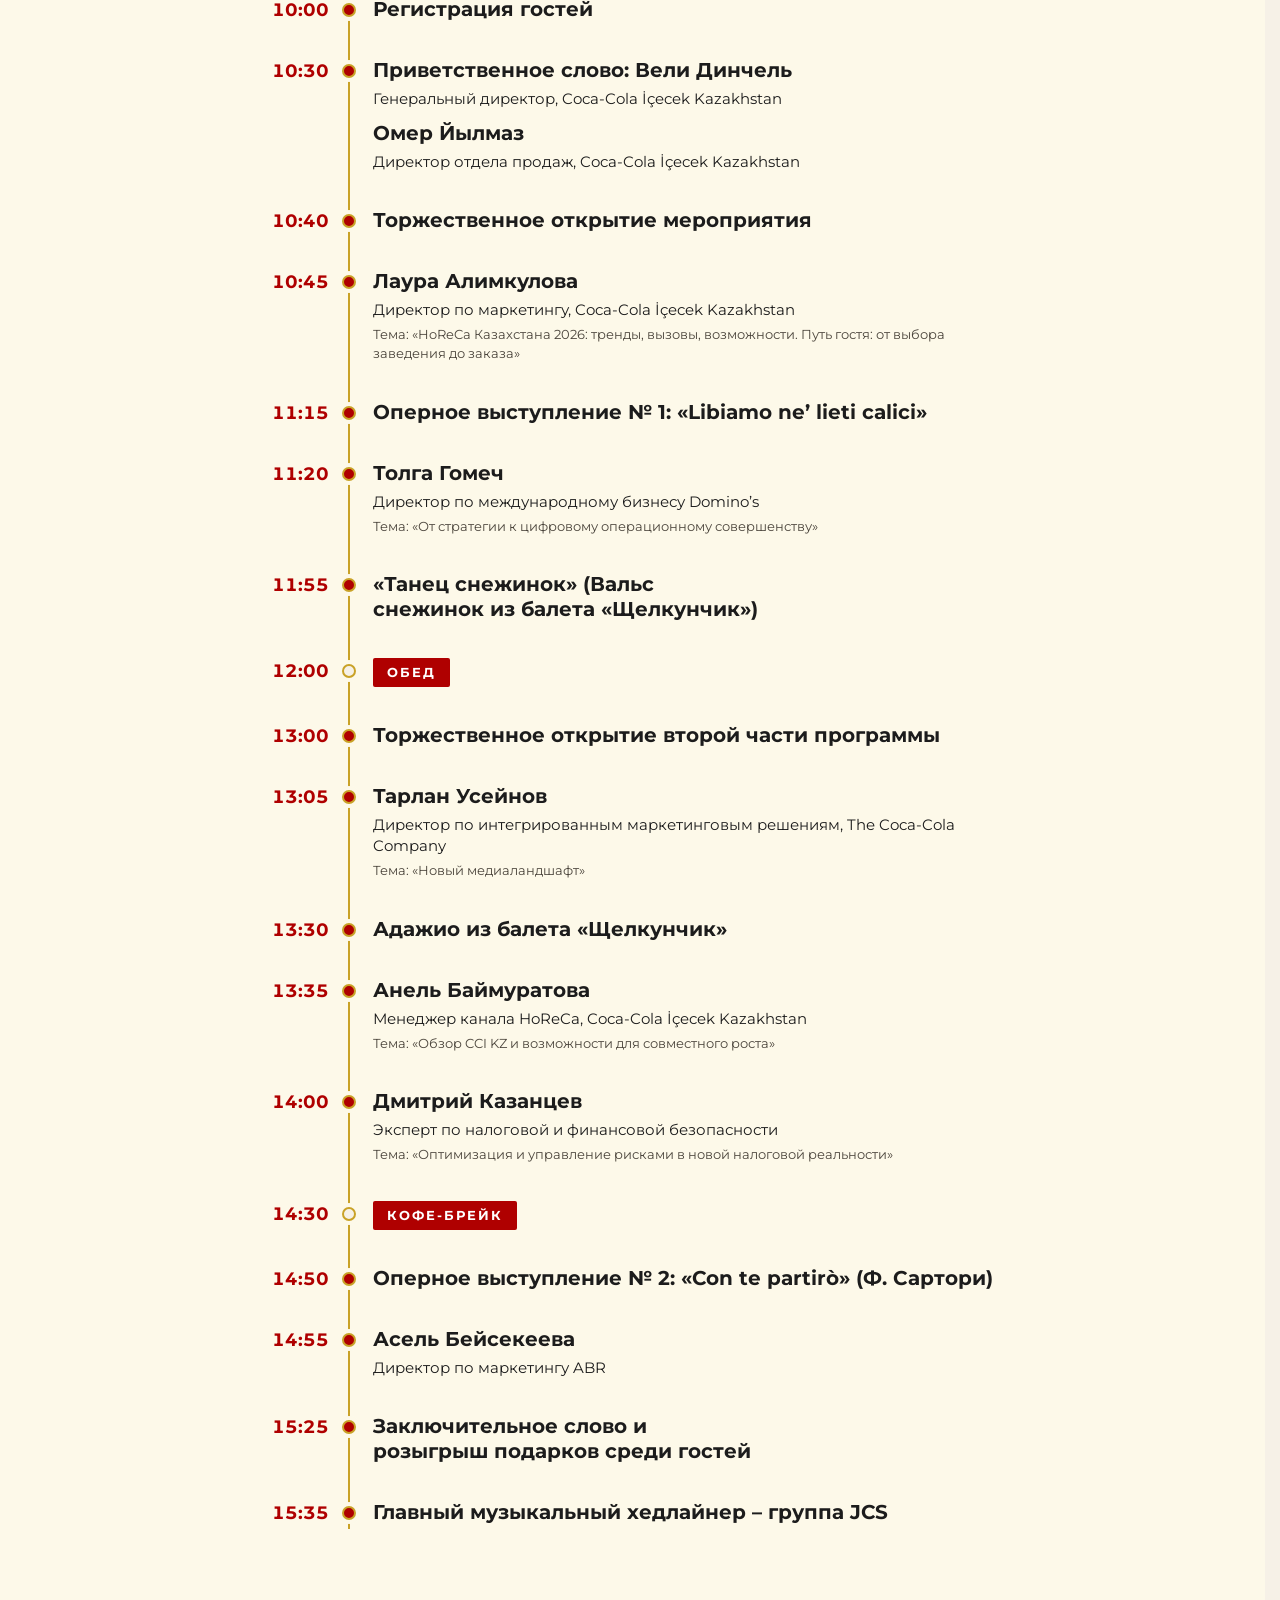
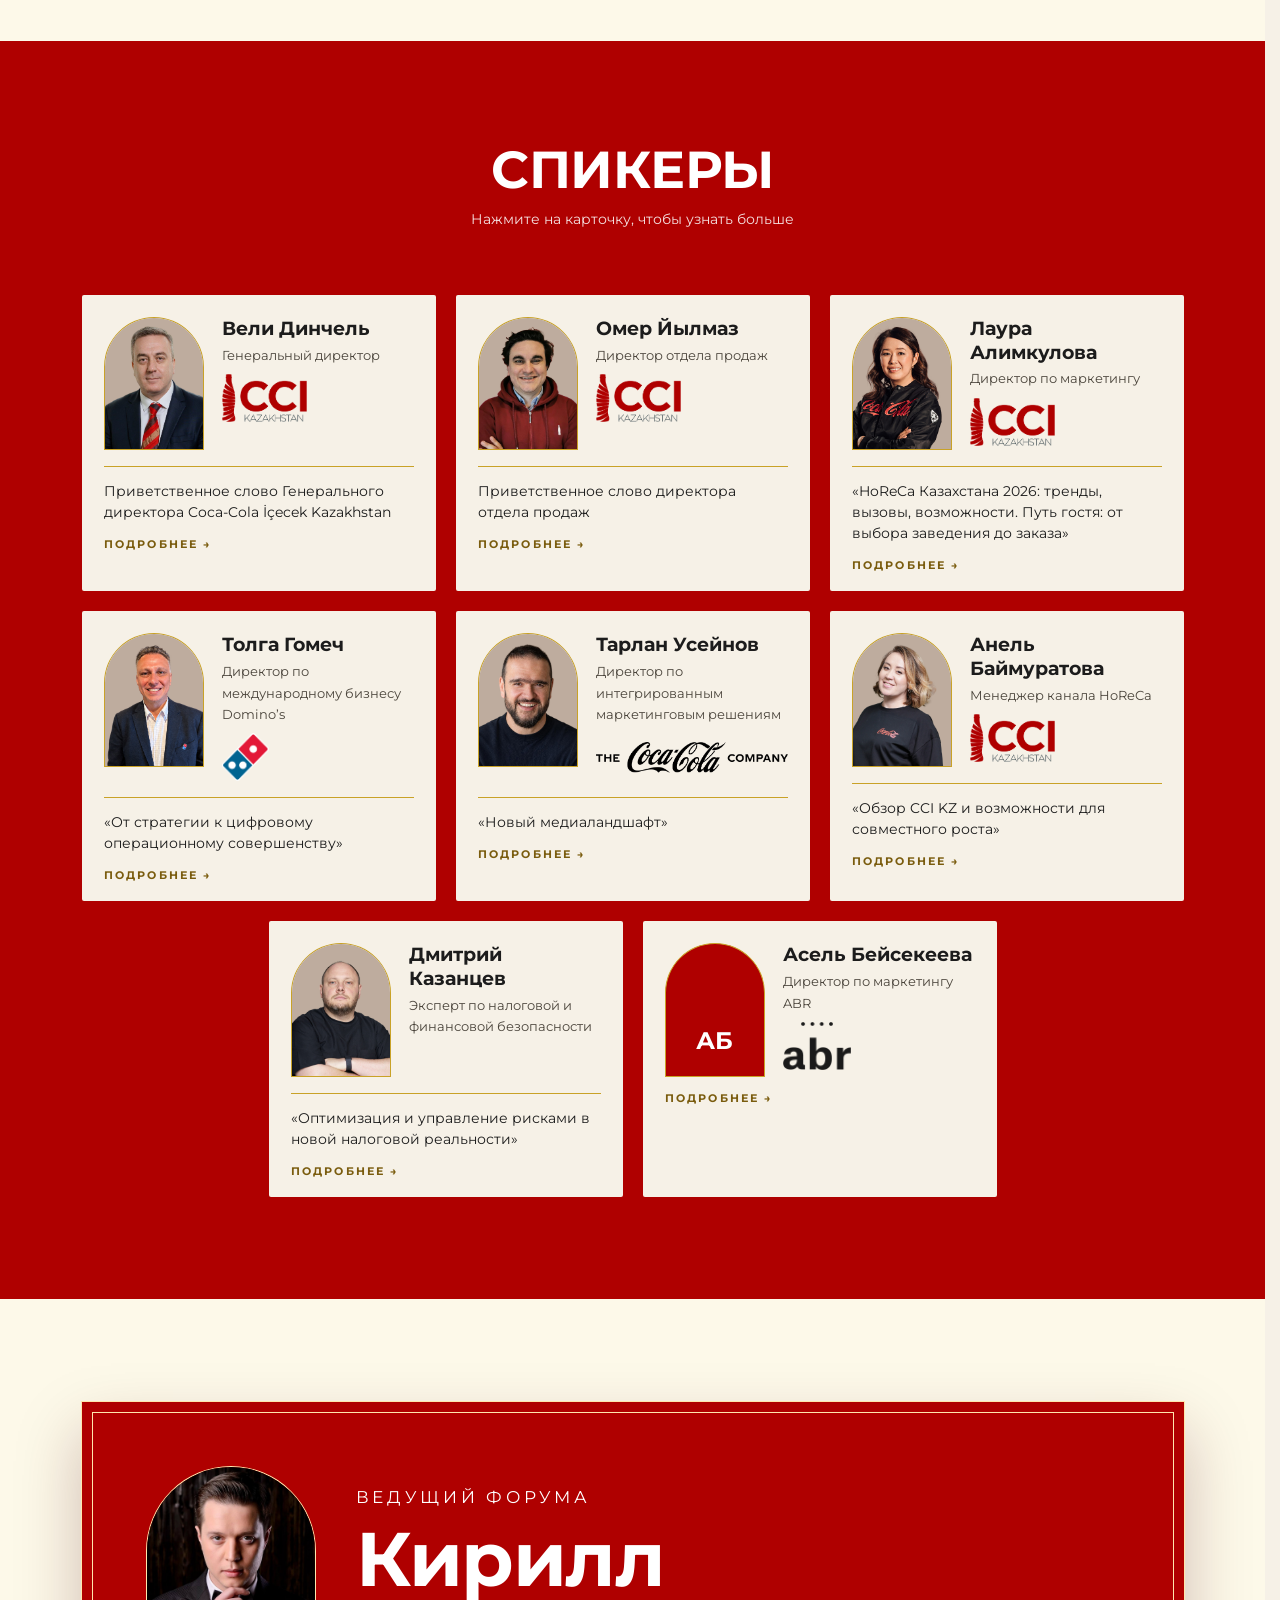
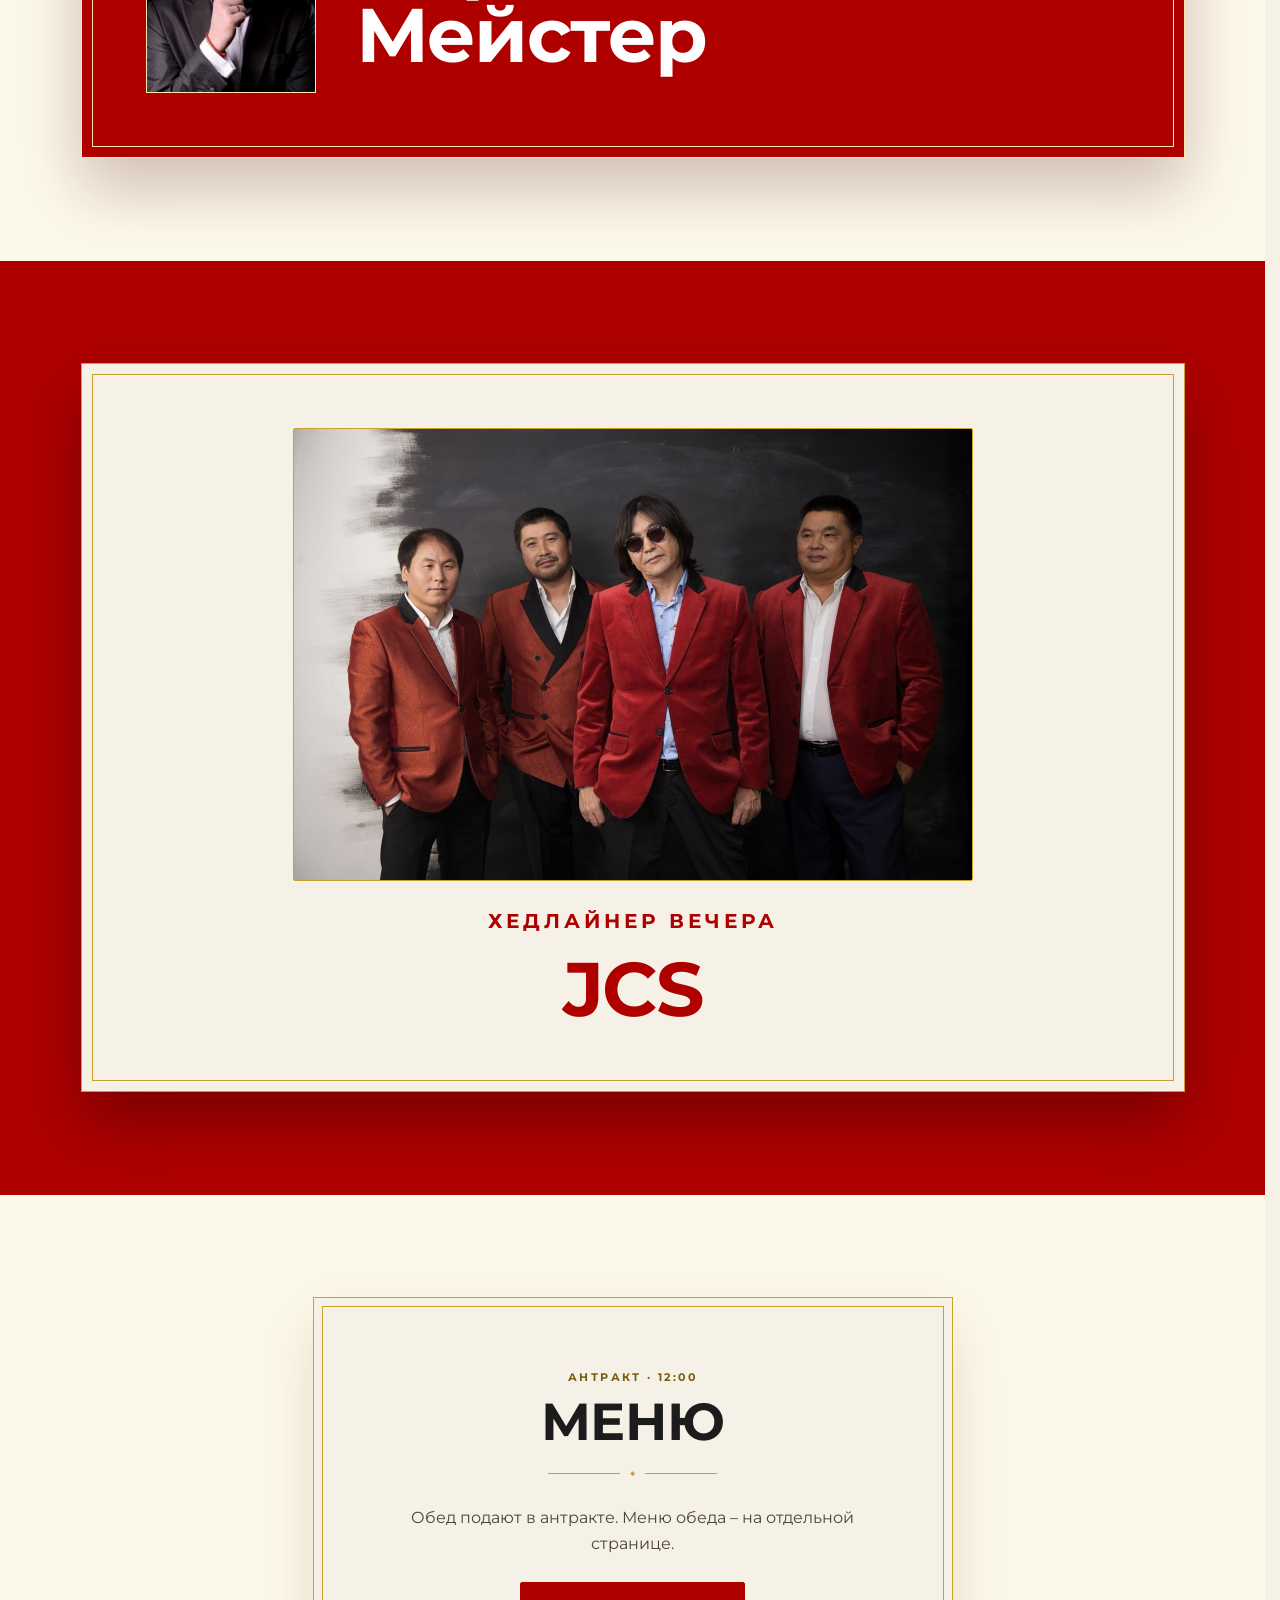
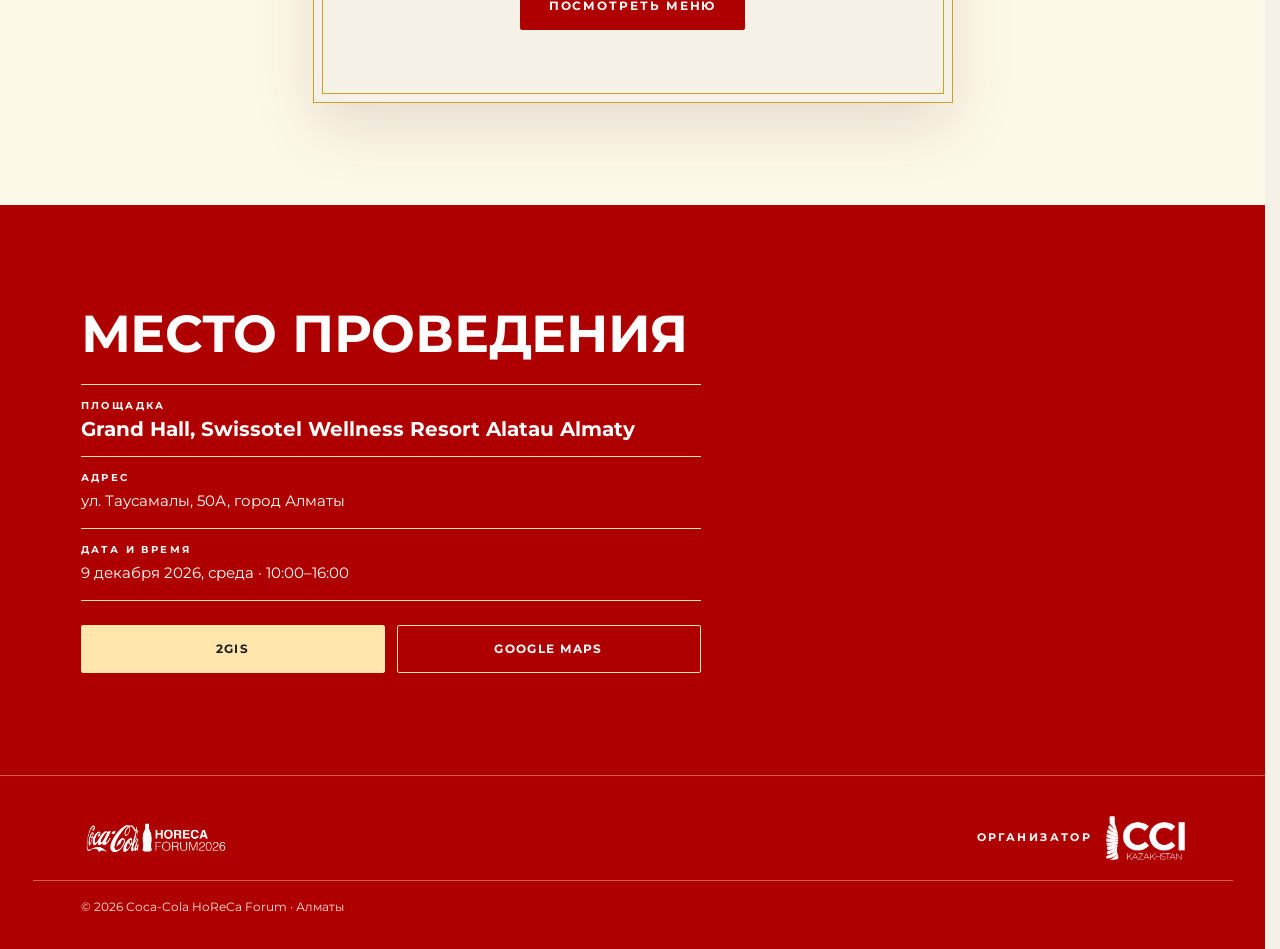
==== commit 15a41799: "Казахское меню по утверждённому файлу заказчика Разделы, блюда и строки «Аллерген: …» из horeca_foru" ====
--- a/index.html
+++ b/index.html
@@ -14,7 +14,7 @@
   <link rel="preconnect" href="https://fonts.googleapis.com">
   <link rel="preconnect" href="https://fonts.gstatic.com" crossorigin>
   <link rel="stylesheet" href="https://fonts.googleapis.com/css2?family=Montserrat:wght@400;700&amp;display=swap">
-  <link rel="stylesheet" href="css/style.css?v=20261127i">
+  <link rel="stylesheet" href="css/style.css?v=20261127j">
 </head>
 <body>
 <!--PAGE-START-->
@@ -212,9 +212,9 @@
     <img id="lightboxImg" alt="Как добраться до площадки форума">
   </div>
 <!--PAGE-END-->
-  <script src="data/event.js?v=20261127i"></script>
-  <script src="data/event.kz.js?v=20261127i"></script>
-  <script src="js/lang.js?v=20261127i"></script>
-  <script src="js/app.js?v=20261127i"></script>
+  <script src="data/event.js?v=20261127j"></script>
+  <script src="data/event.kz.js?v=20261127j"></script>
+  <script src="js/lang.js?v=20261127j"></script>
+  <script src="js/app.js?v=20261127j"></script>
 </body>
 </html>
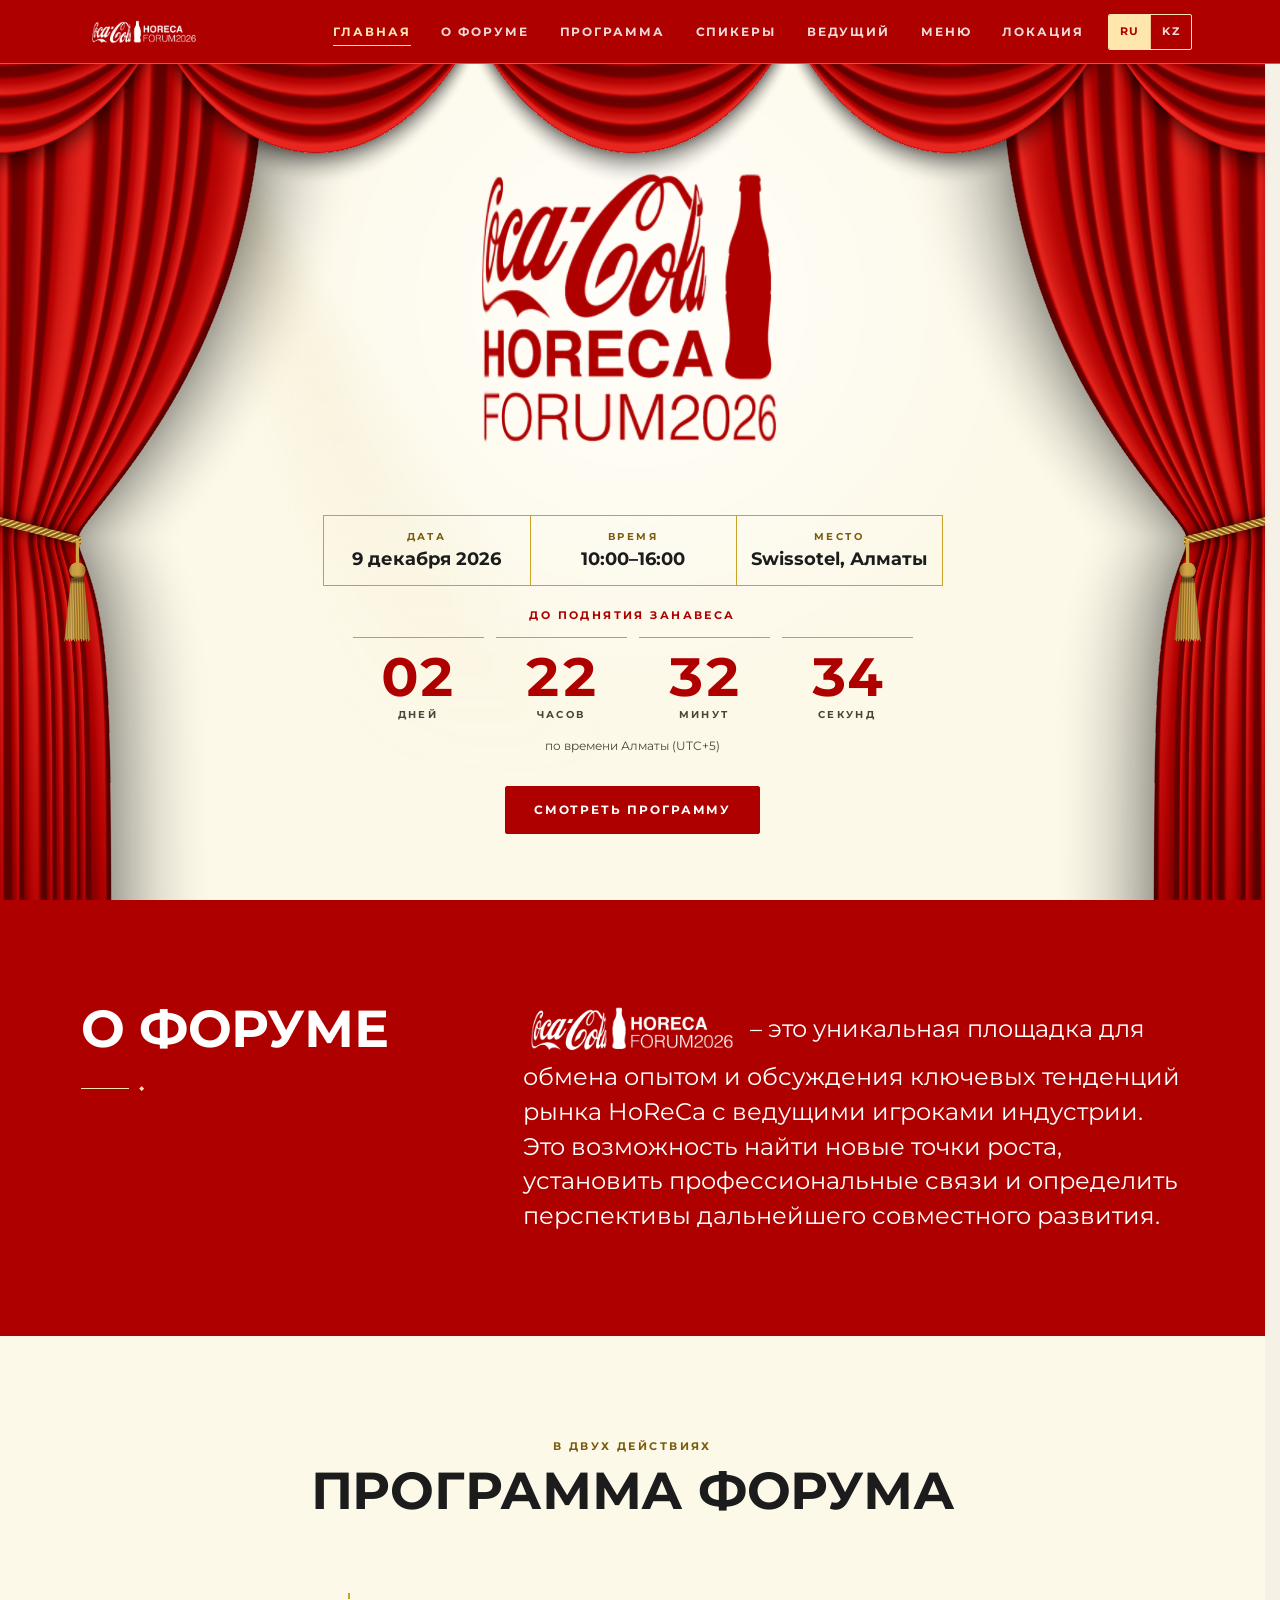
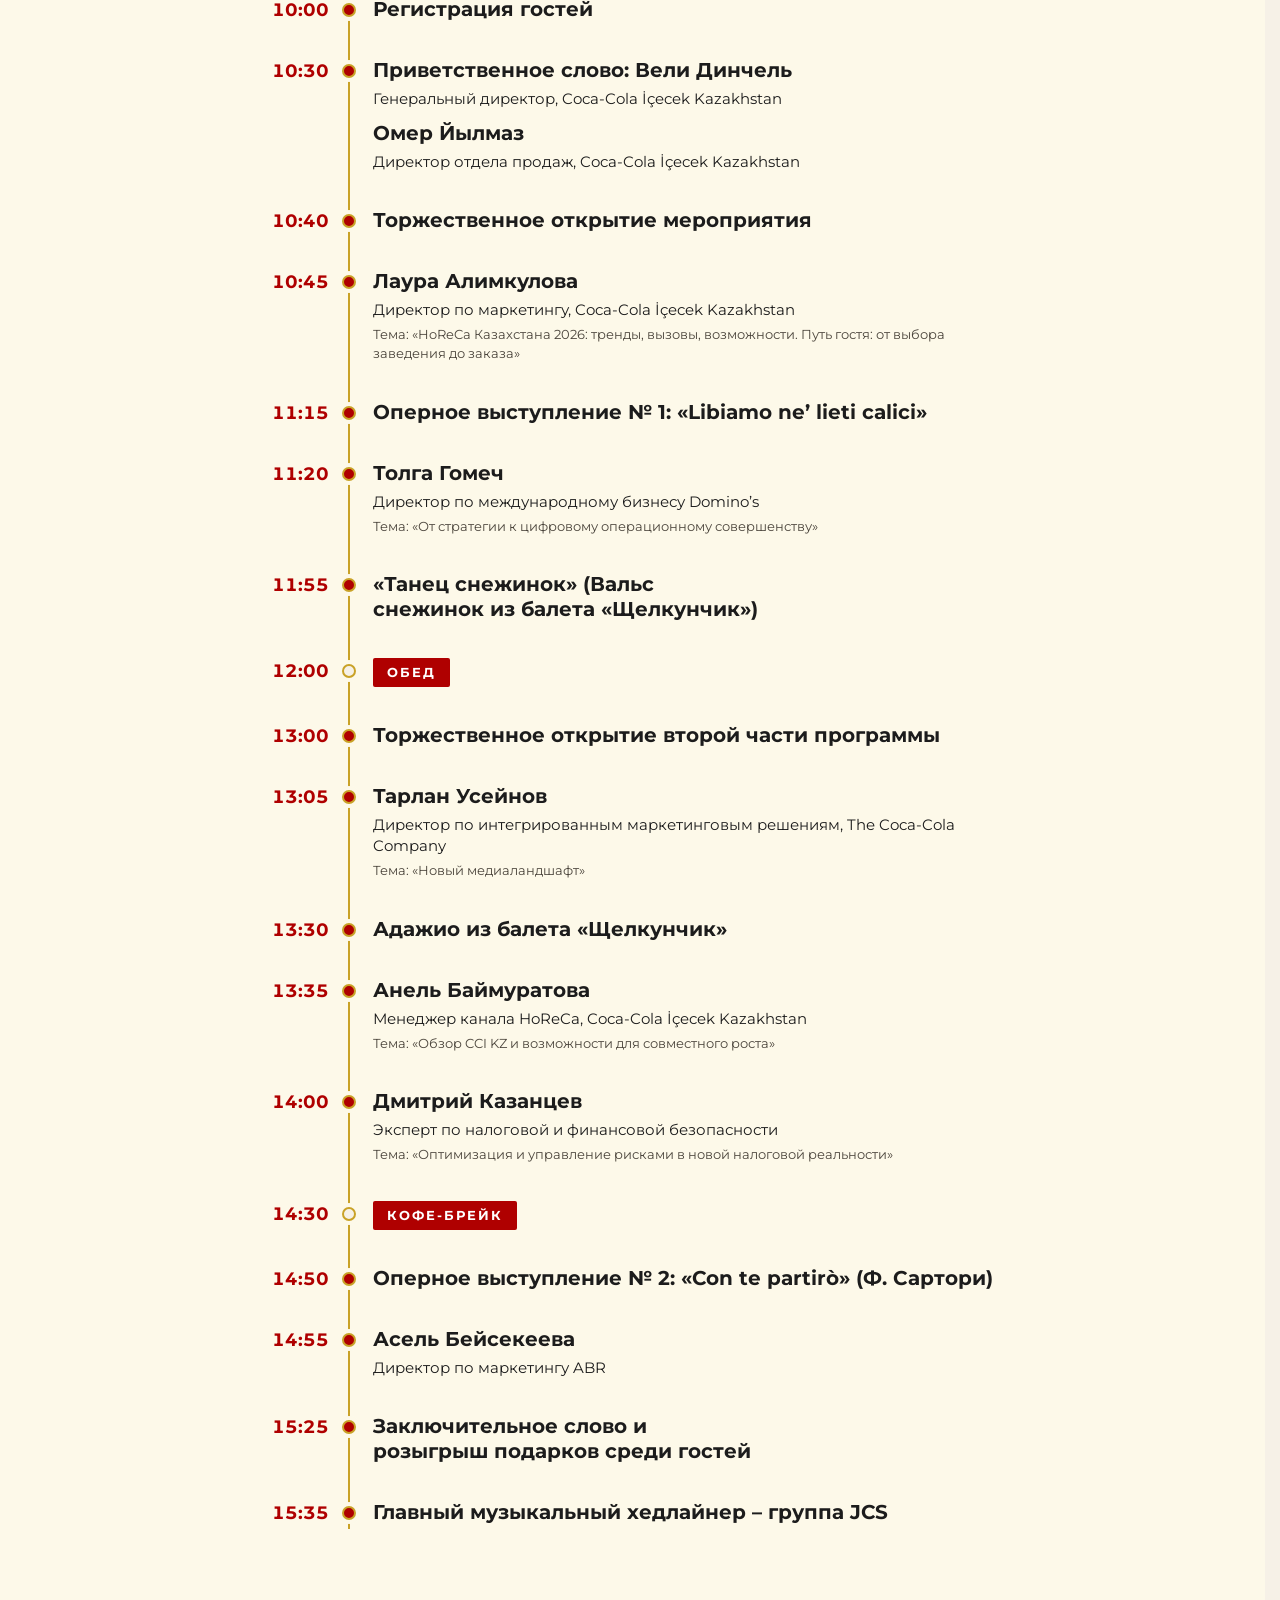
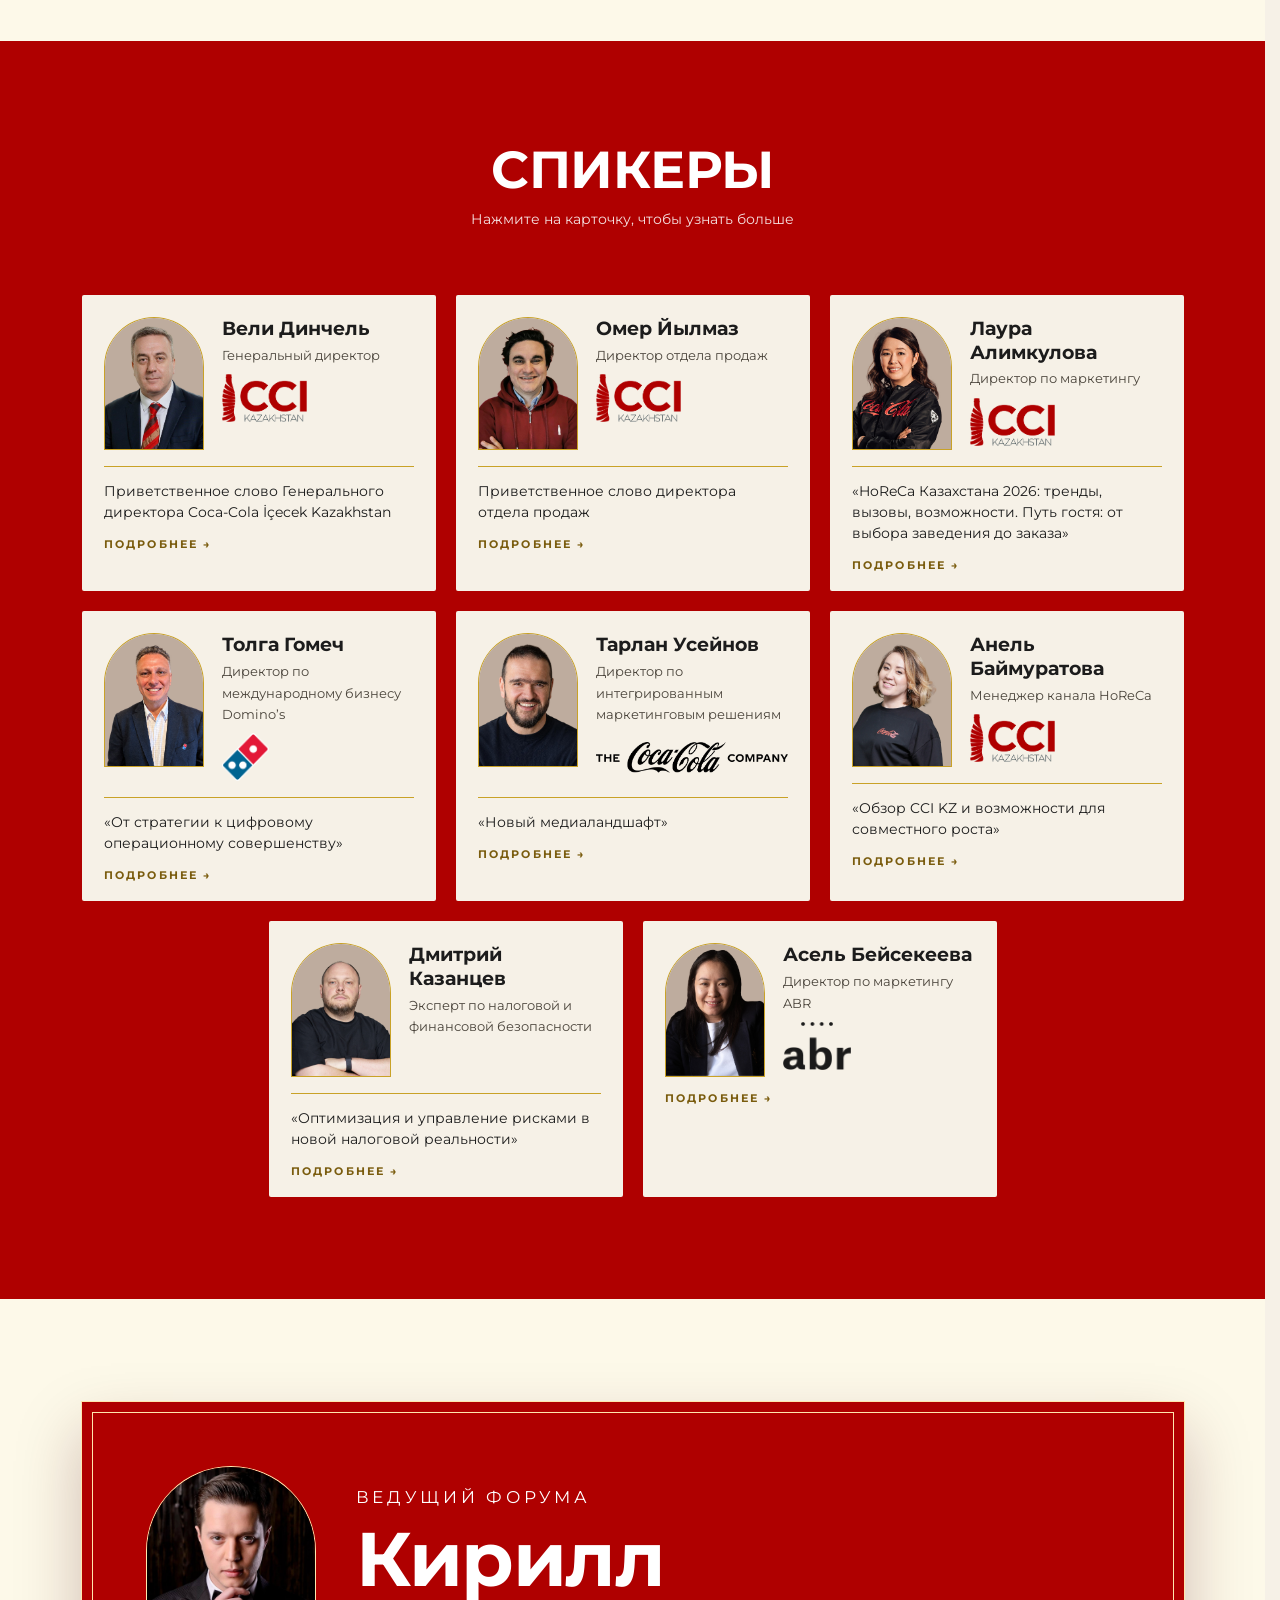
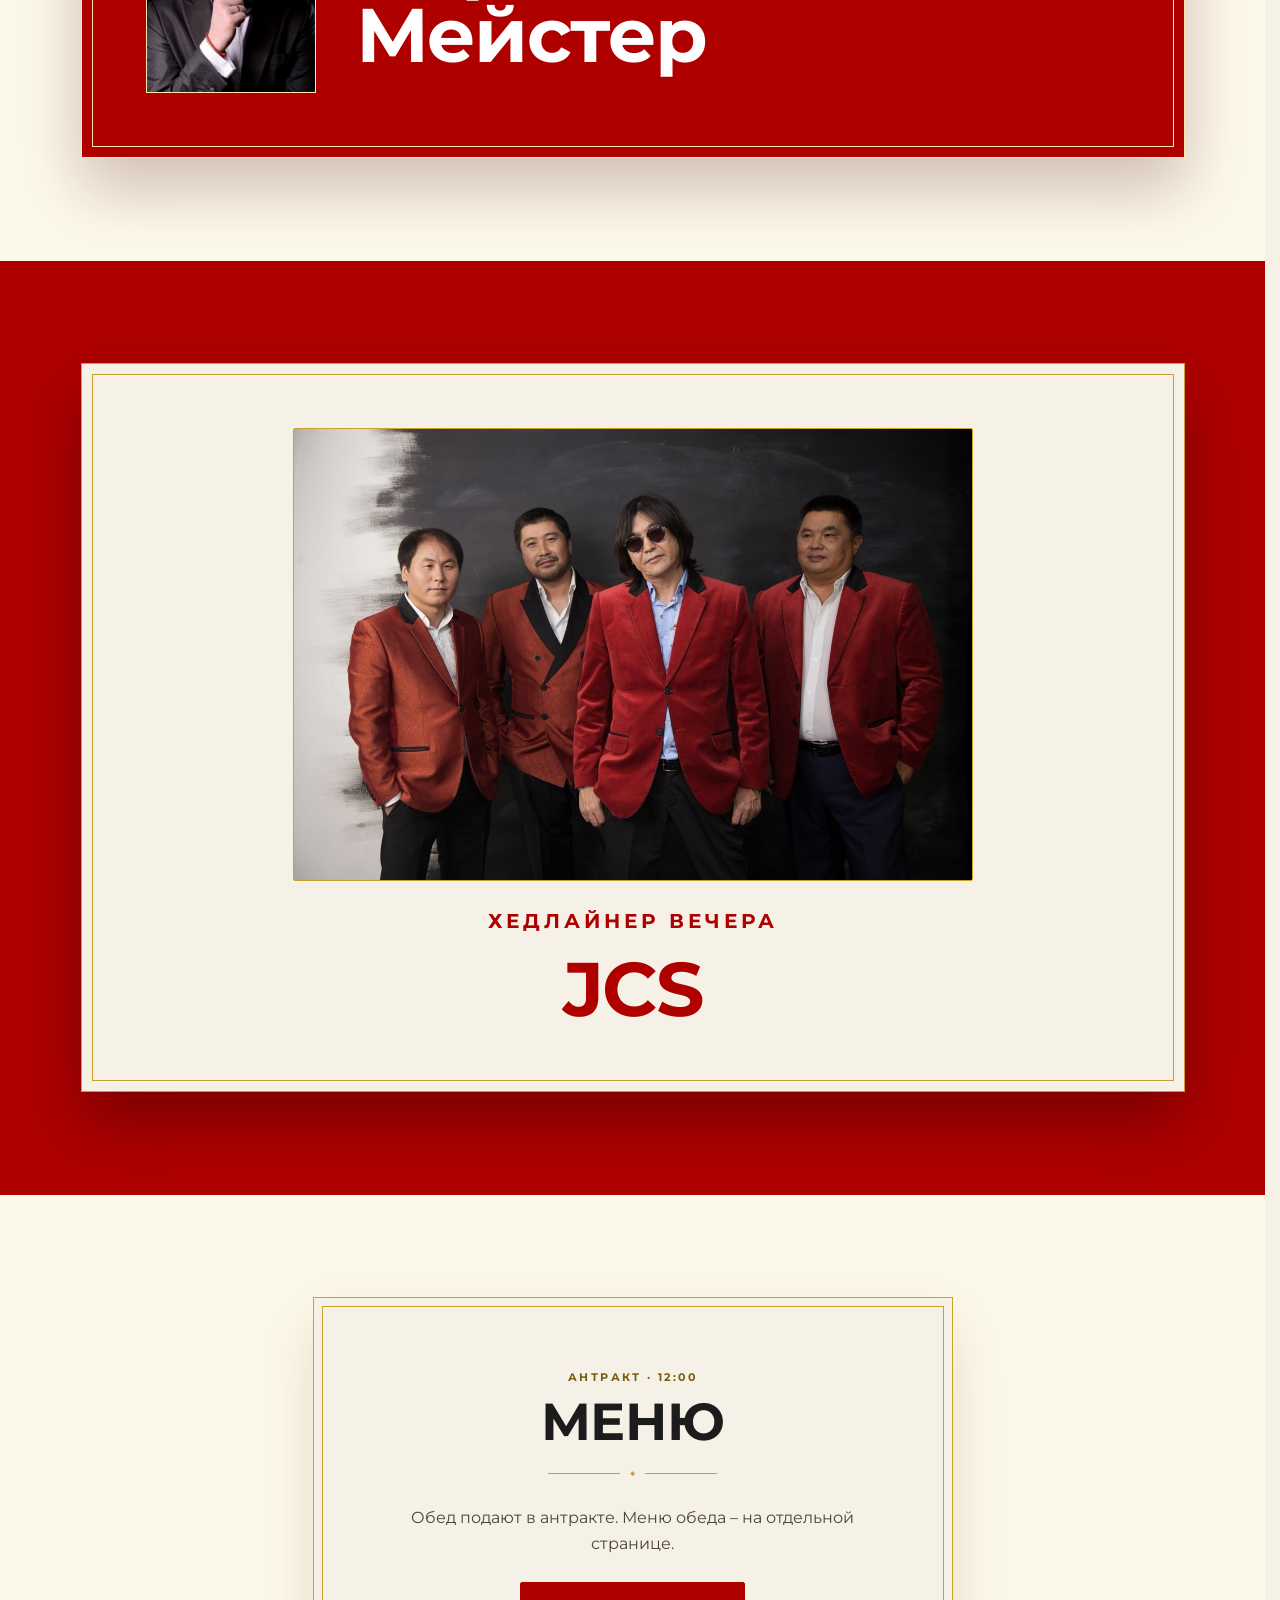
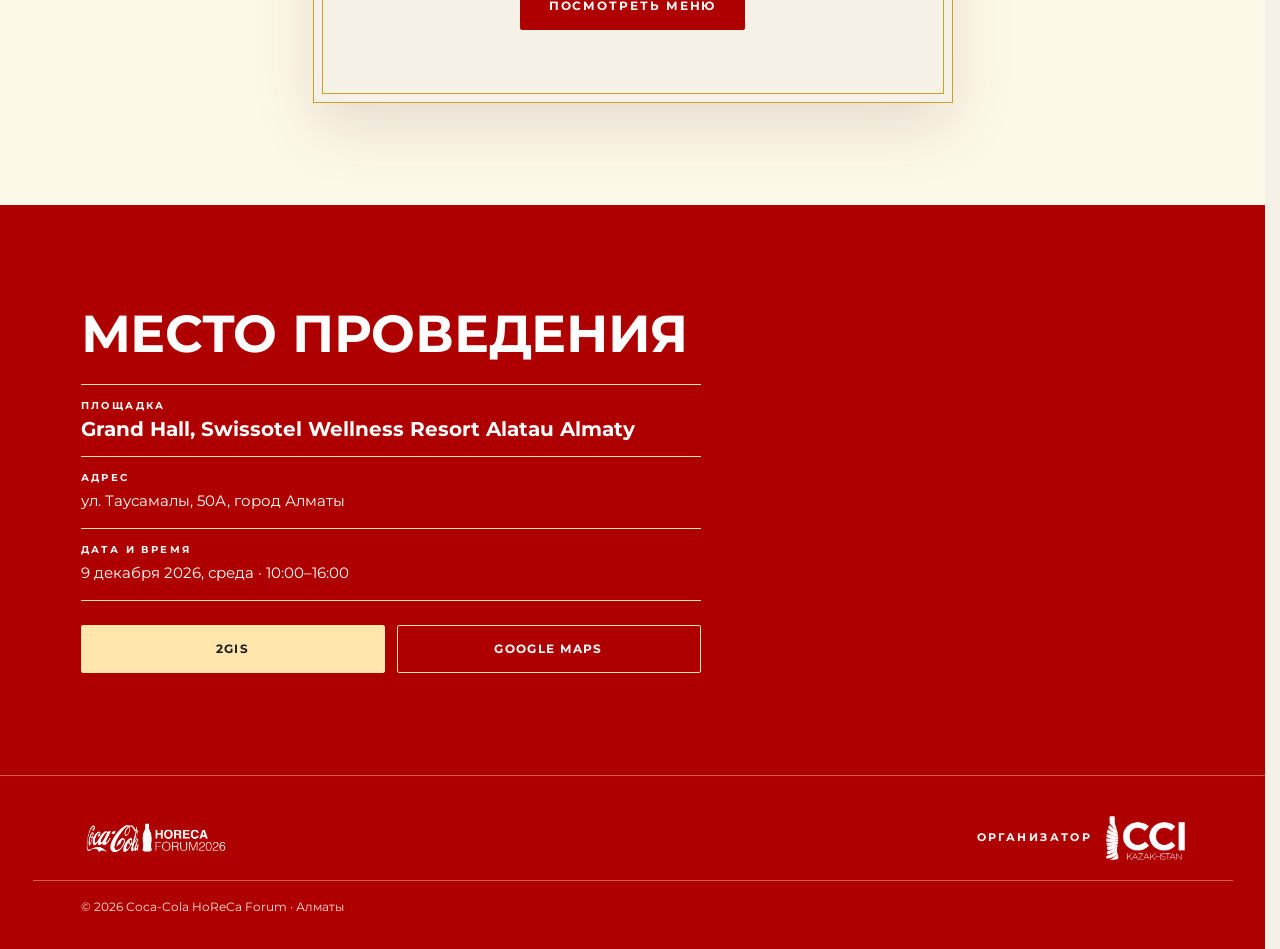
==== commit 5811d569: "Фото Асель Бейсекеевой на общем фоне #BEAC9E Co-Authored-By: Claude Fable 5.2 <noreply@anthropic.com" ====
--- a/index.html
+++ b/index.html
@@ -14,7 +14,7 @@
   <link rel="preconnect" href="https://fonts.googleapis.com">
   <link rel="preconnect" href="https://fonts.gstatic.com" crossorigin>
   <link rel="stylesheet" href="https://fonts.googleapis.com/css2?family=Montserrat:wght@400;700&amp;display=swap">
-  <link rel="stylesheet" href="css/style.css?v=20261127j">
+  <link rel="stylesheet" href="css/style.css?v=20261127k">
 </head>
 <body>
 <!--PAGE-START-->
@@ -212,9 +212,9 @@
     <img id="lightboxImg" alt="Как добраться до площадки форума">
   </div>
 <!--PAGE-END-->
-  <script src="data/event.js?v=20261127j"></script>
-  <script src="data/event.kz.js?v=20261127j"></script>
-  <script src="js/lang.js?v=20261127j"></script>
-  <script src="js/app.js?v=20261127j"></script>
+  <script src="data/event.js?v=20261127k"></script>
+  <script src="data/event.kz.js?v=20261127k"></script>
+  <script src="js/lang.js?v=20261127k"></script>
+  <script src="js/app.js?v=20261127k"></script>
 </body>
 </html>
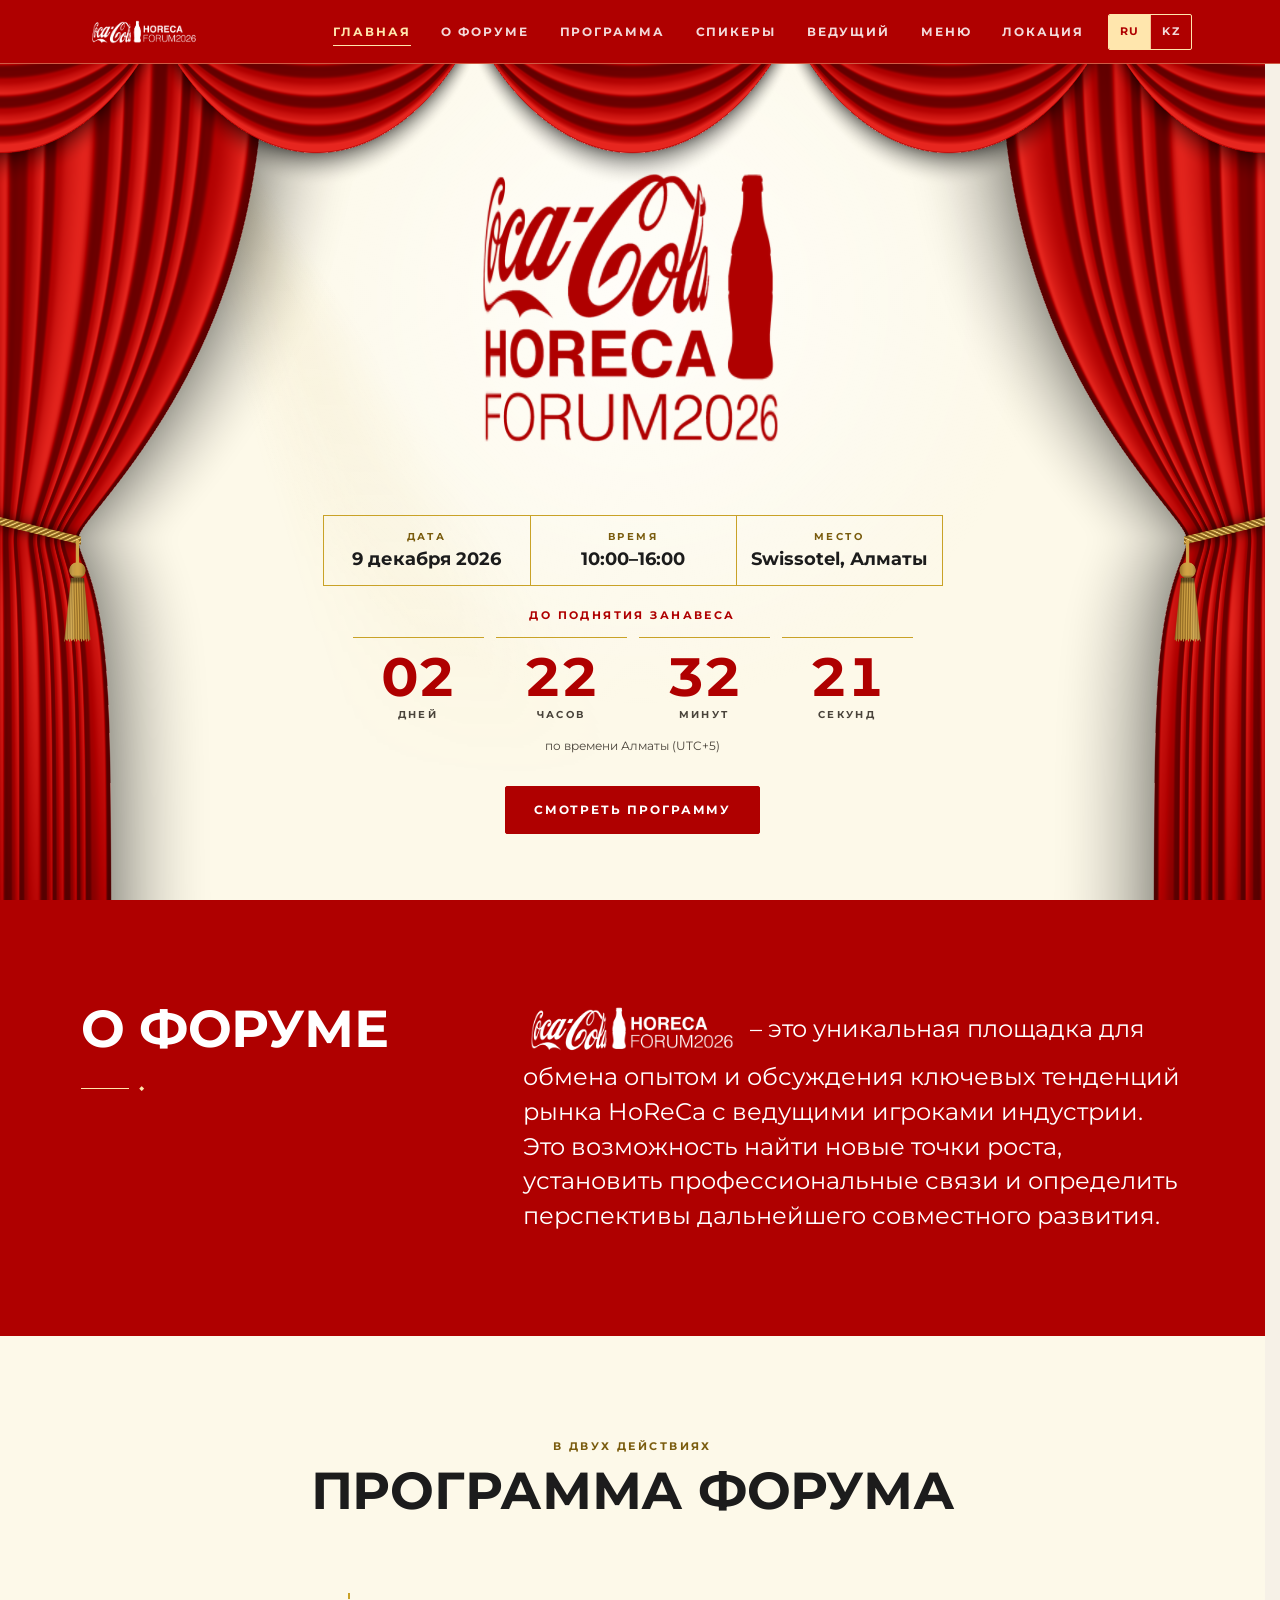
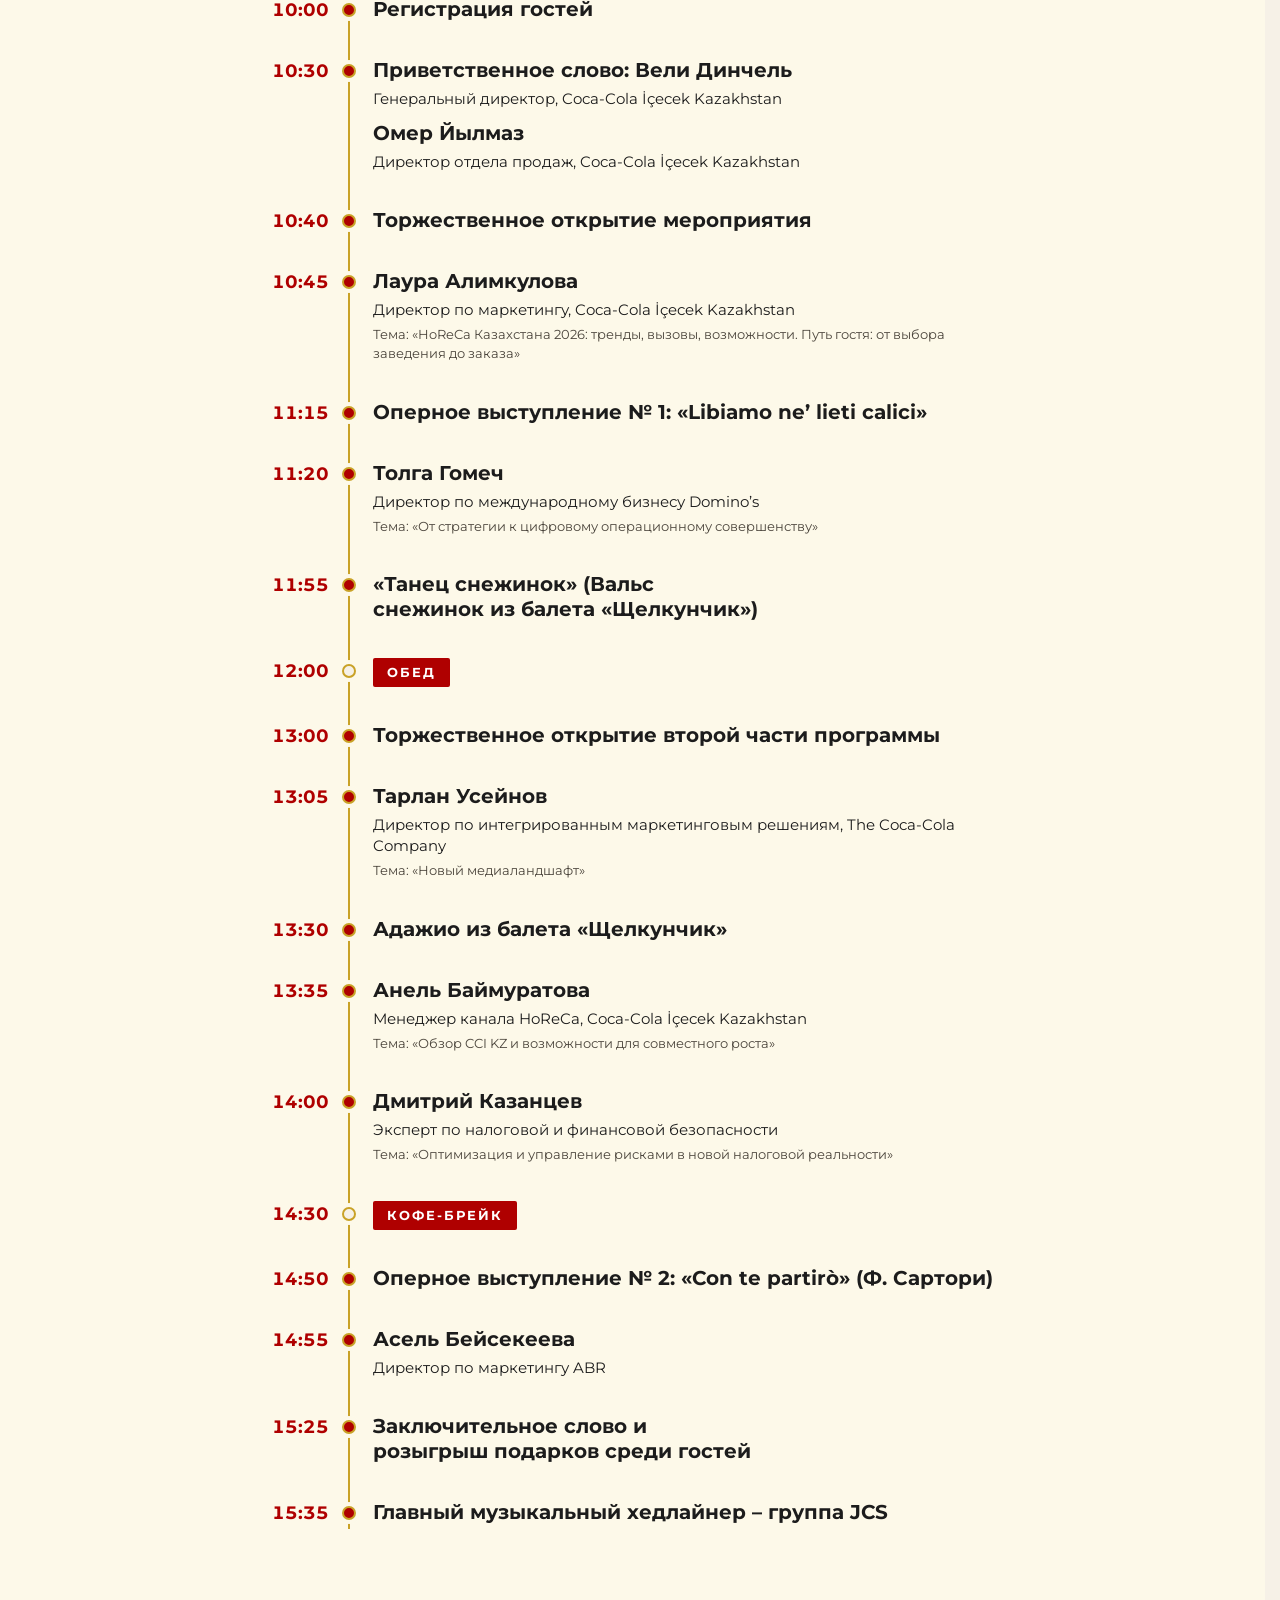
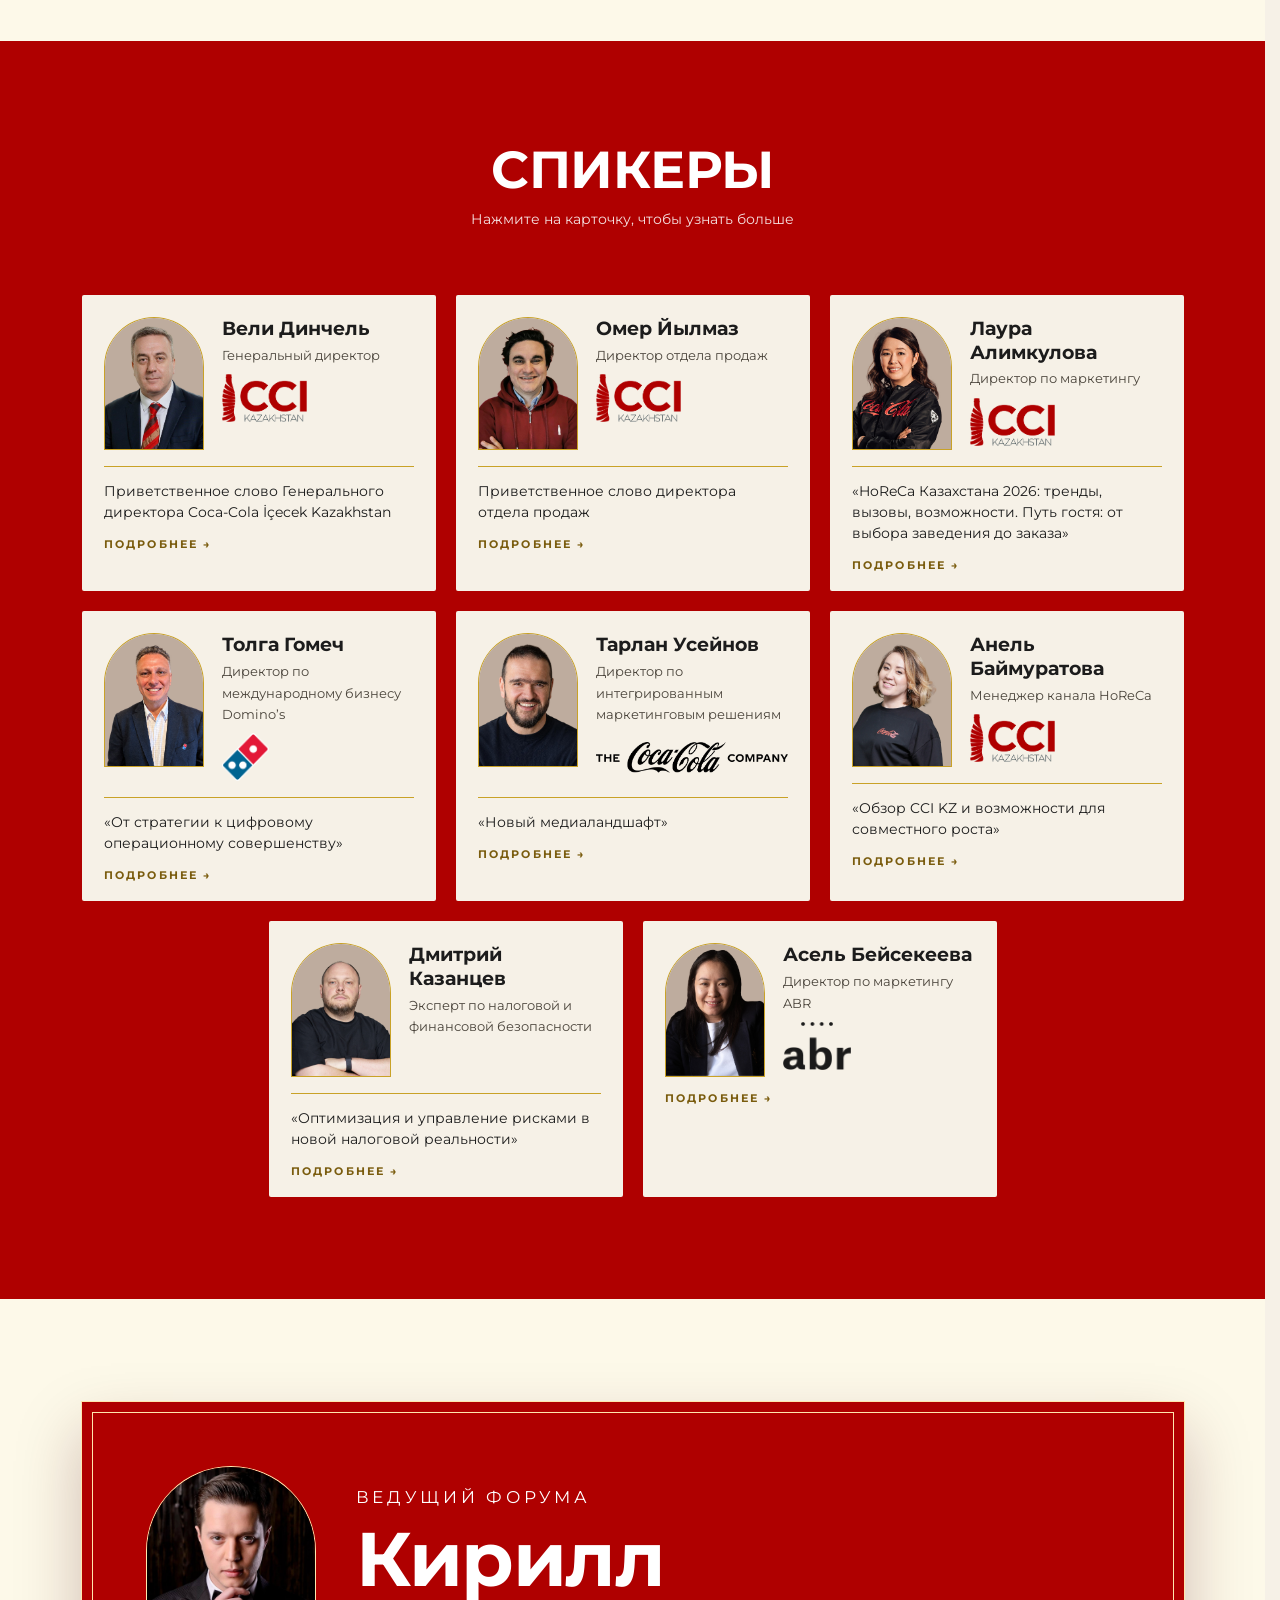
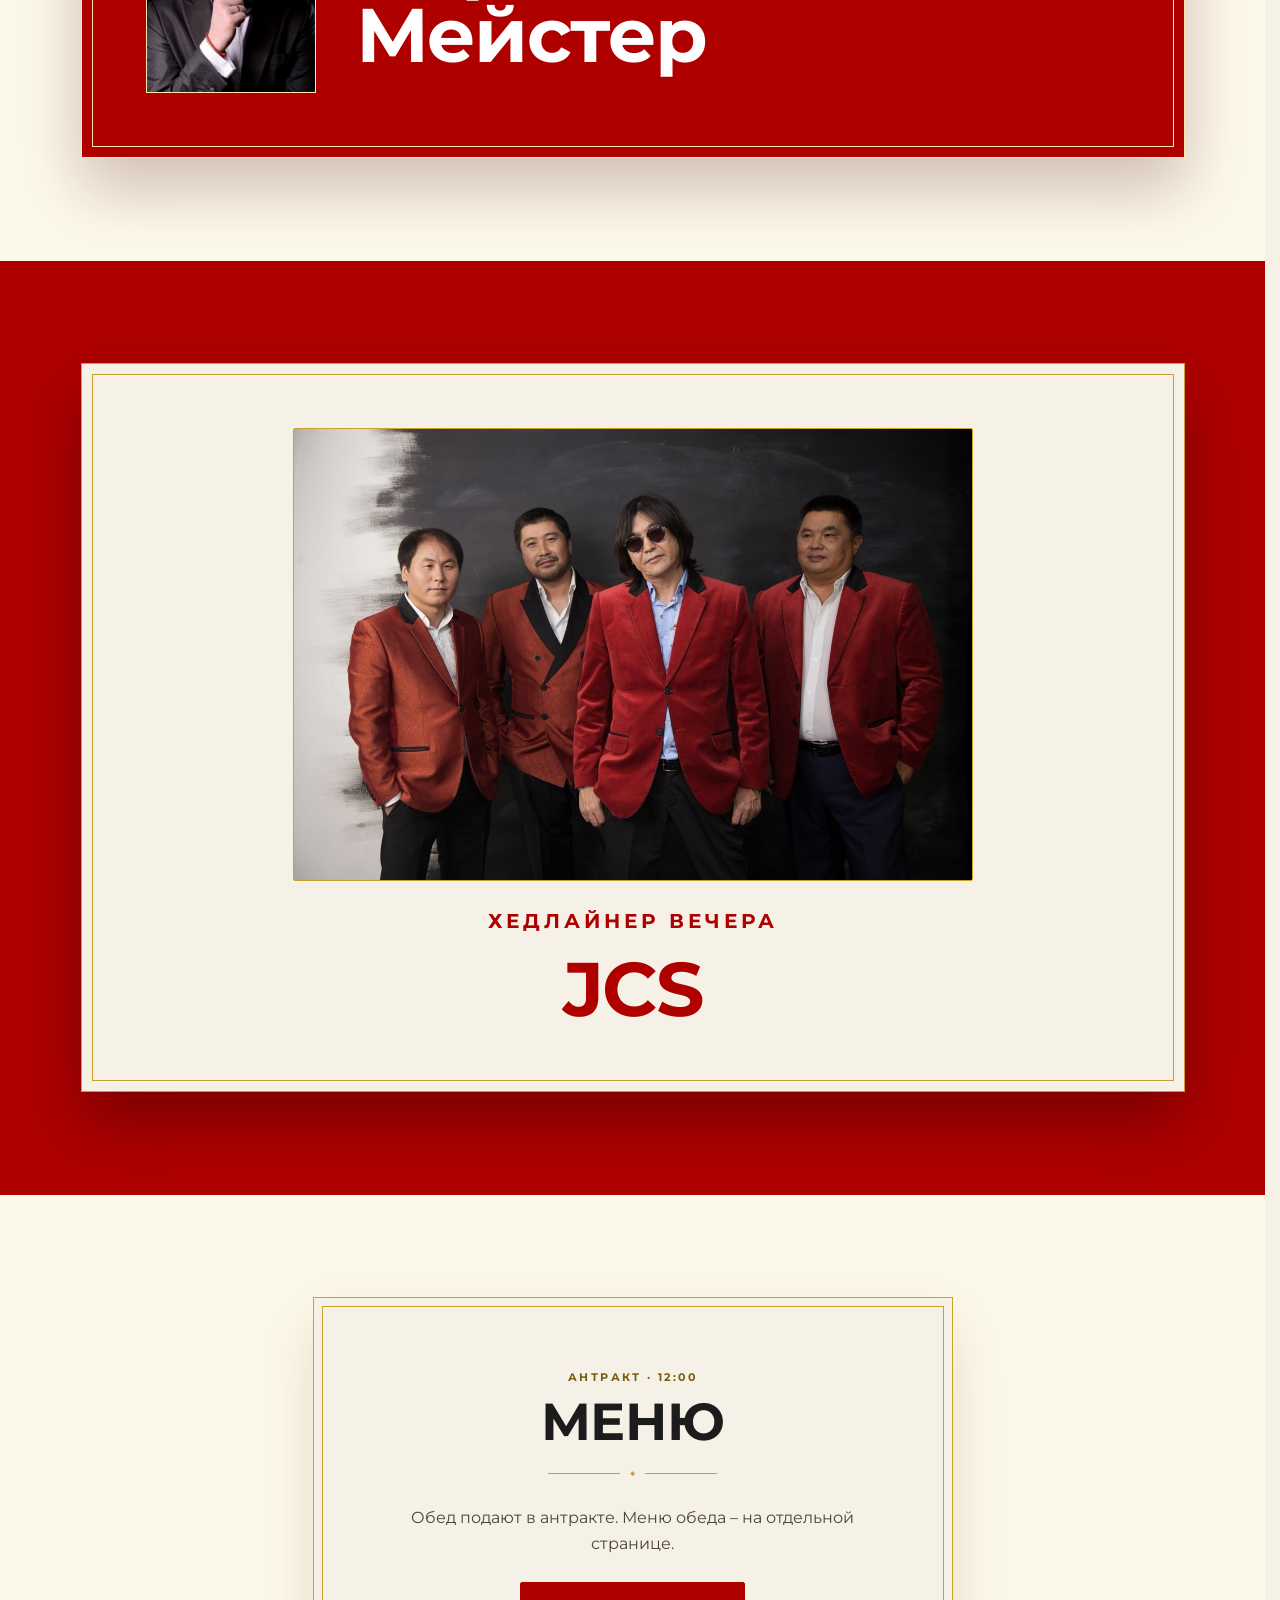
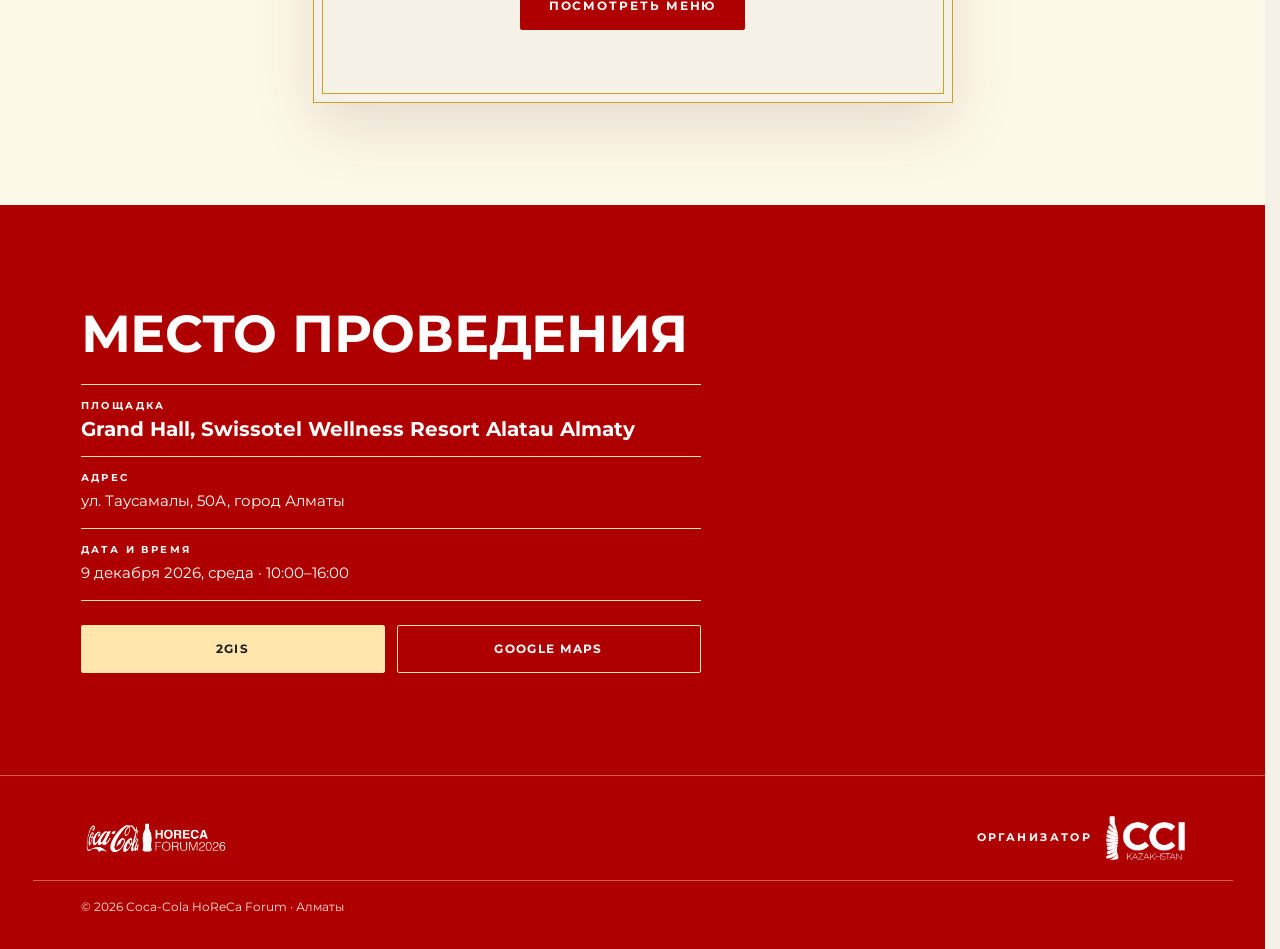
==== commit 2f2906c9: "KZ: в программе «Алғы сөз» вместо «Құттықтау сөз» (правка заказчика) Co-Authored-By: Claude Fable 5." ====
--- a/index.html
+++ b/index.html
@@ -14,7 +14,7 @@
   <link rel="preconnect" href="https://fonts.googleapis.com">
   <link rel="preconnect" href="https://fonts.gstatic.com" crossorigin>
   <link rel="stylesheet" href="https://fonts.googleapis.com/css2?family=Montserrat:wght@400;700&amp;display=swap">
-  <link rel="stylesheet" href="css/style.css?v=20261127k">
+  <link rel="stylesheet" href="css/style.css?v=20261128a">
 </head>
 <body>
 <!--PAGE-START-->
@@ -212,9 +212,9 @@
     <img id="lightboxImg" alt="Как добраться до площадки форума">
   </div>
 <!--PAGE-END-->
-  <script src="data/event.js?v=20261127k"></script>
-  <script src="data/event.kz.js?v=20261127k"></script>
-  <script src="js/lang.js?v=20261127k"></script>
-  <script src="js/app.js?v=20261127k"></script>
+  <script src="data/event.js?v=20261128a"></script>
+  <script src="data/event.kz.js?v=20261128a"></script>
+  <script src="js/lang.js?v=20261128a"></script>
+  <script src="js/app.js?v=20261128a"></script>
 </body>
 </html>
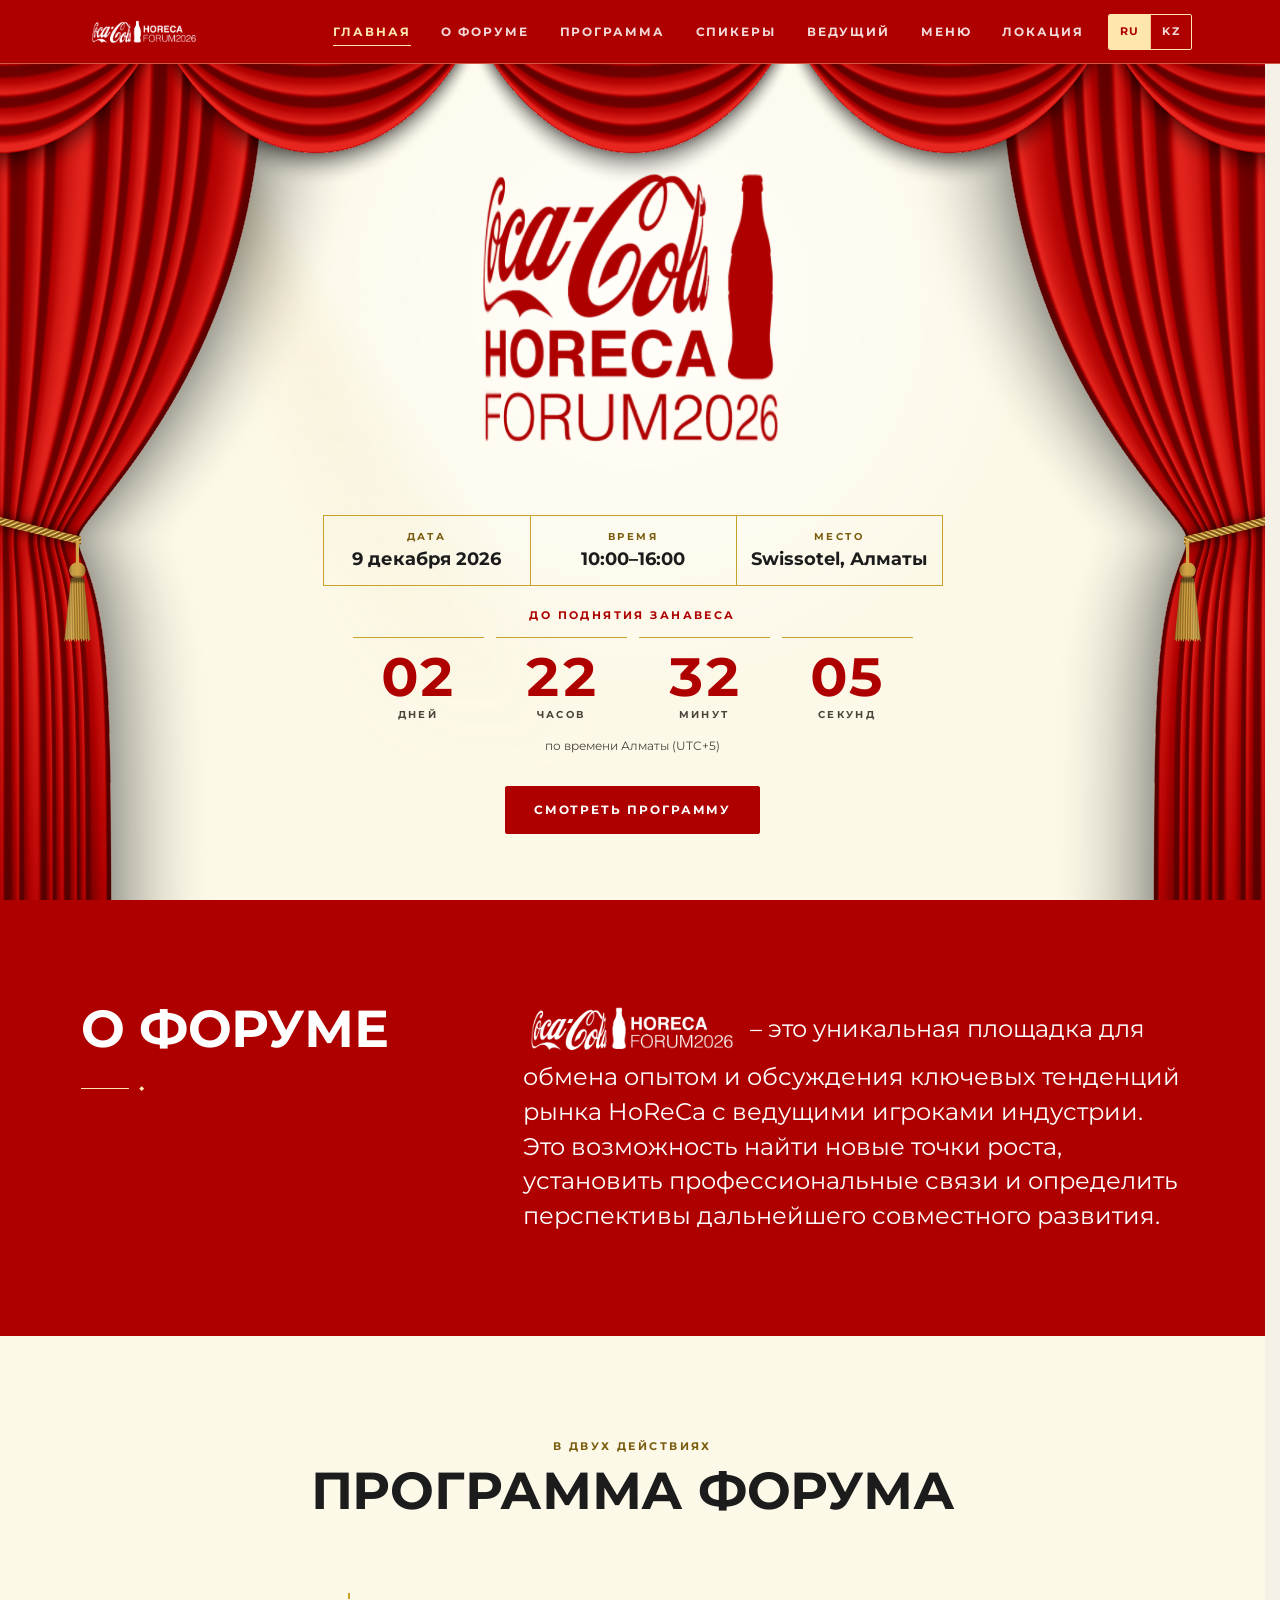
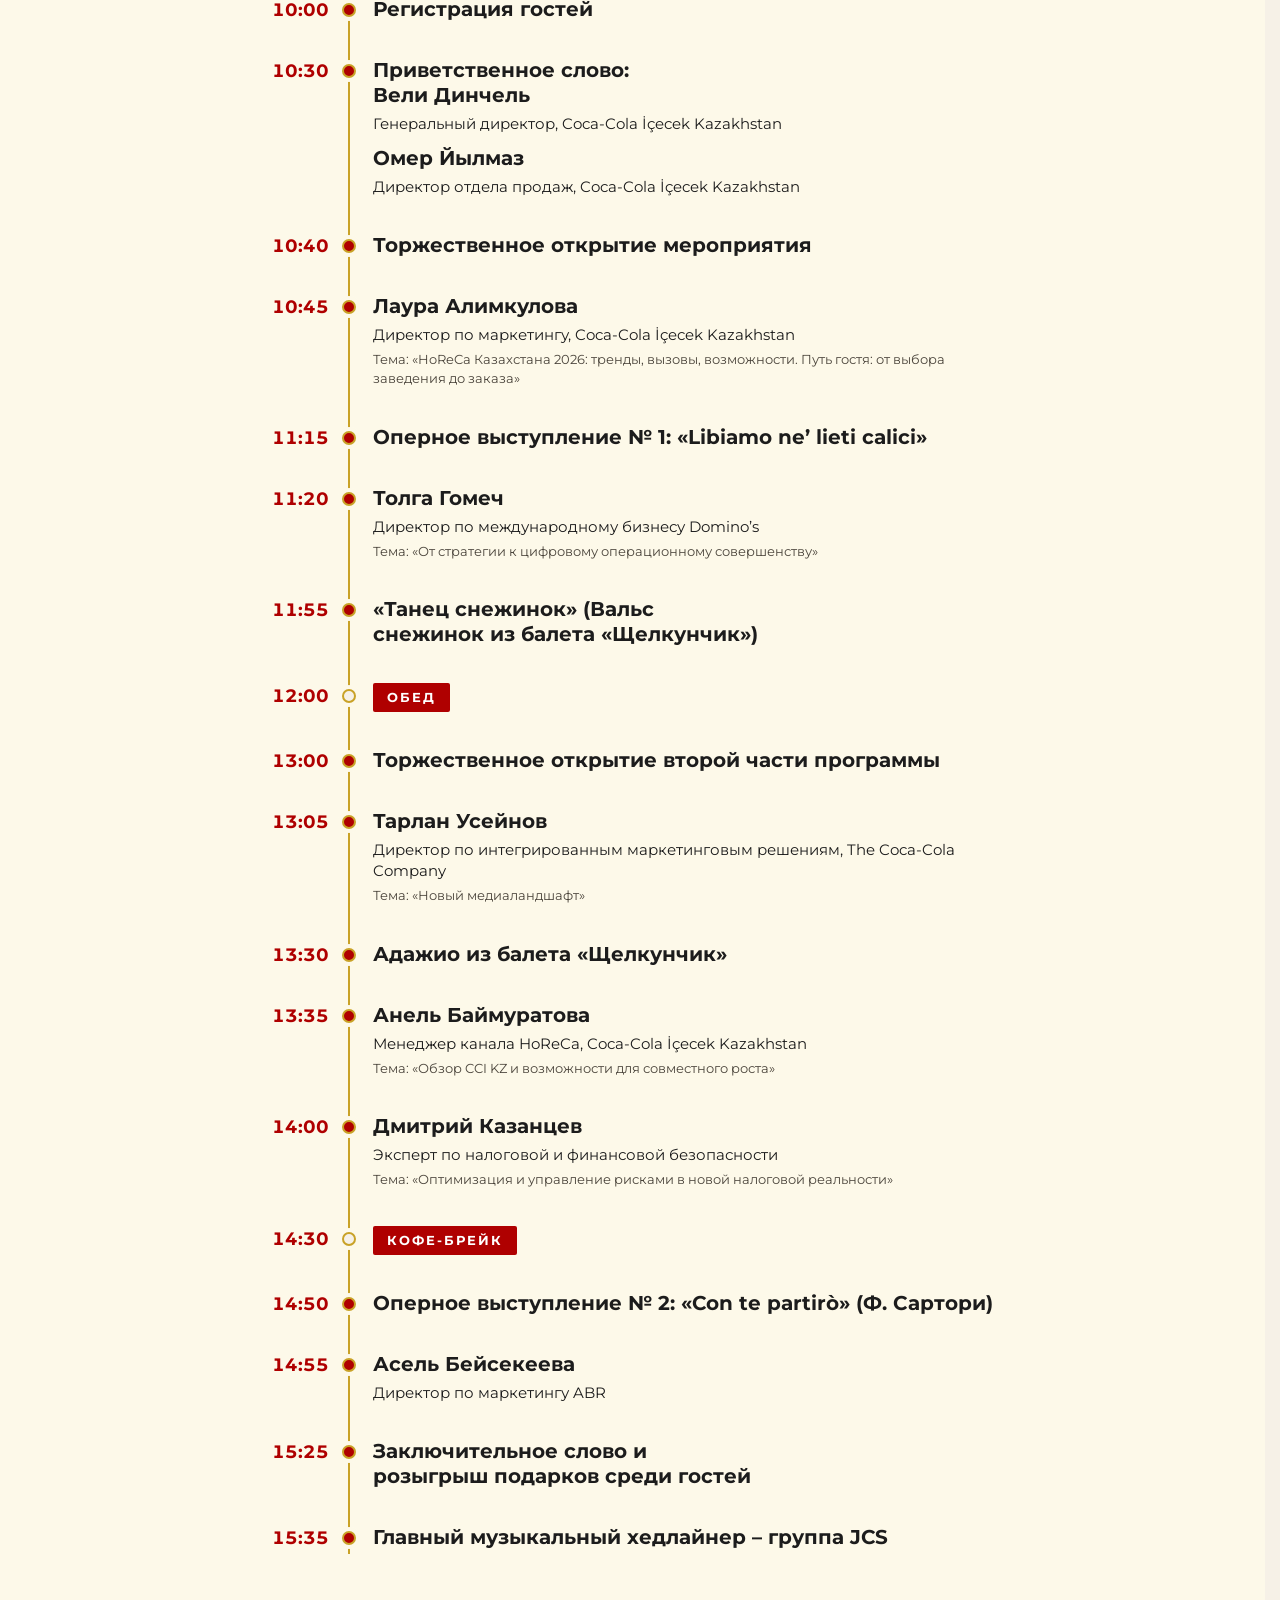
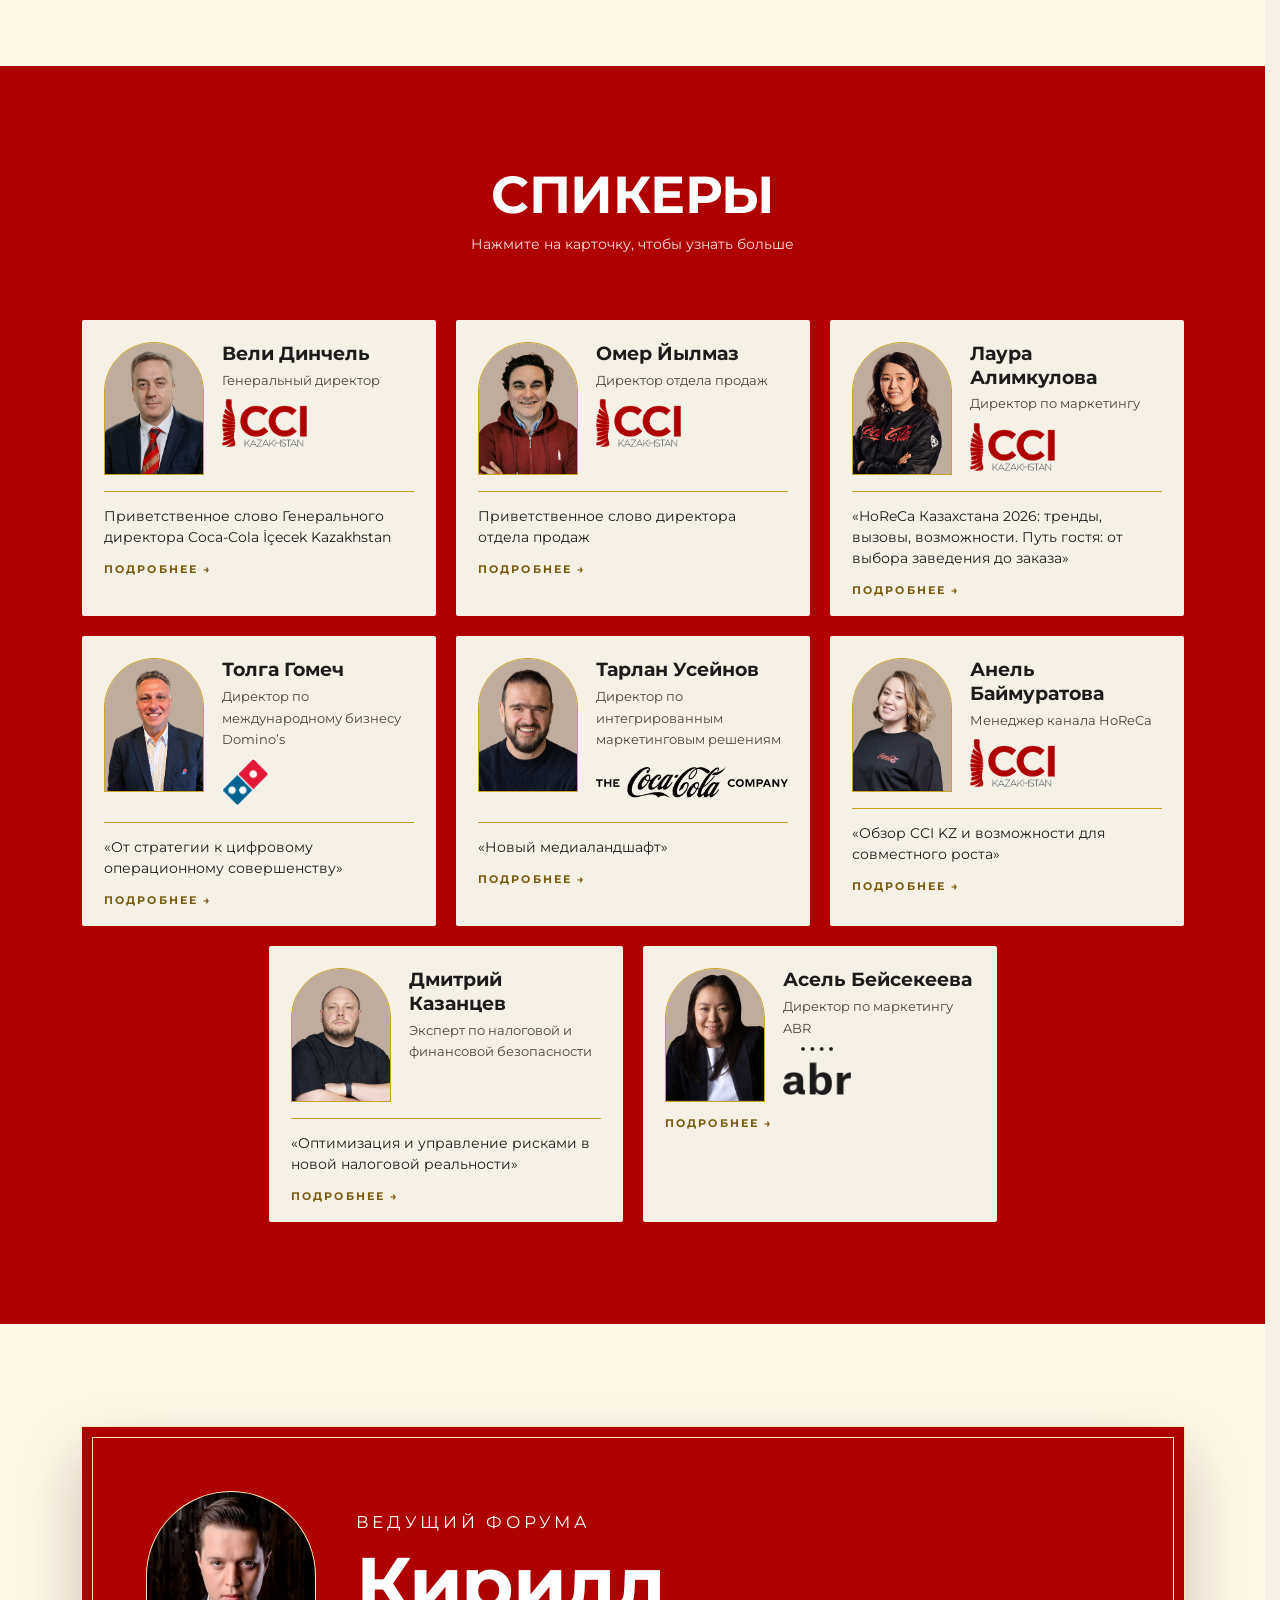
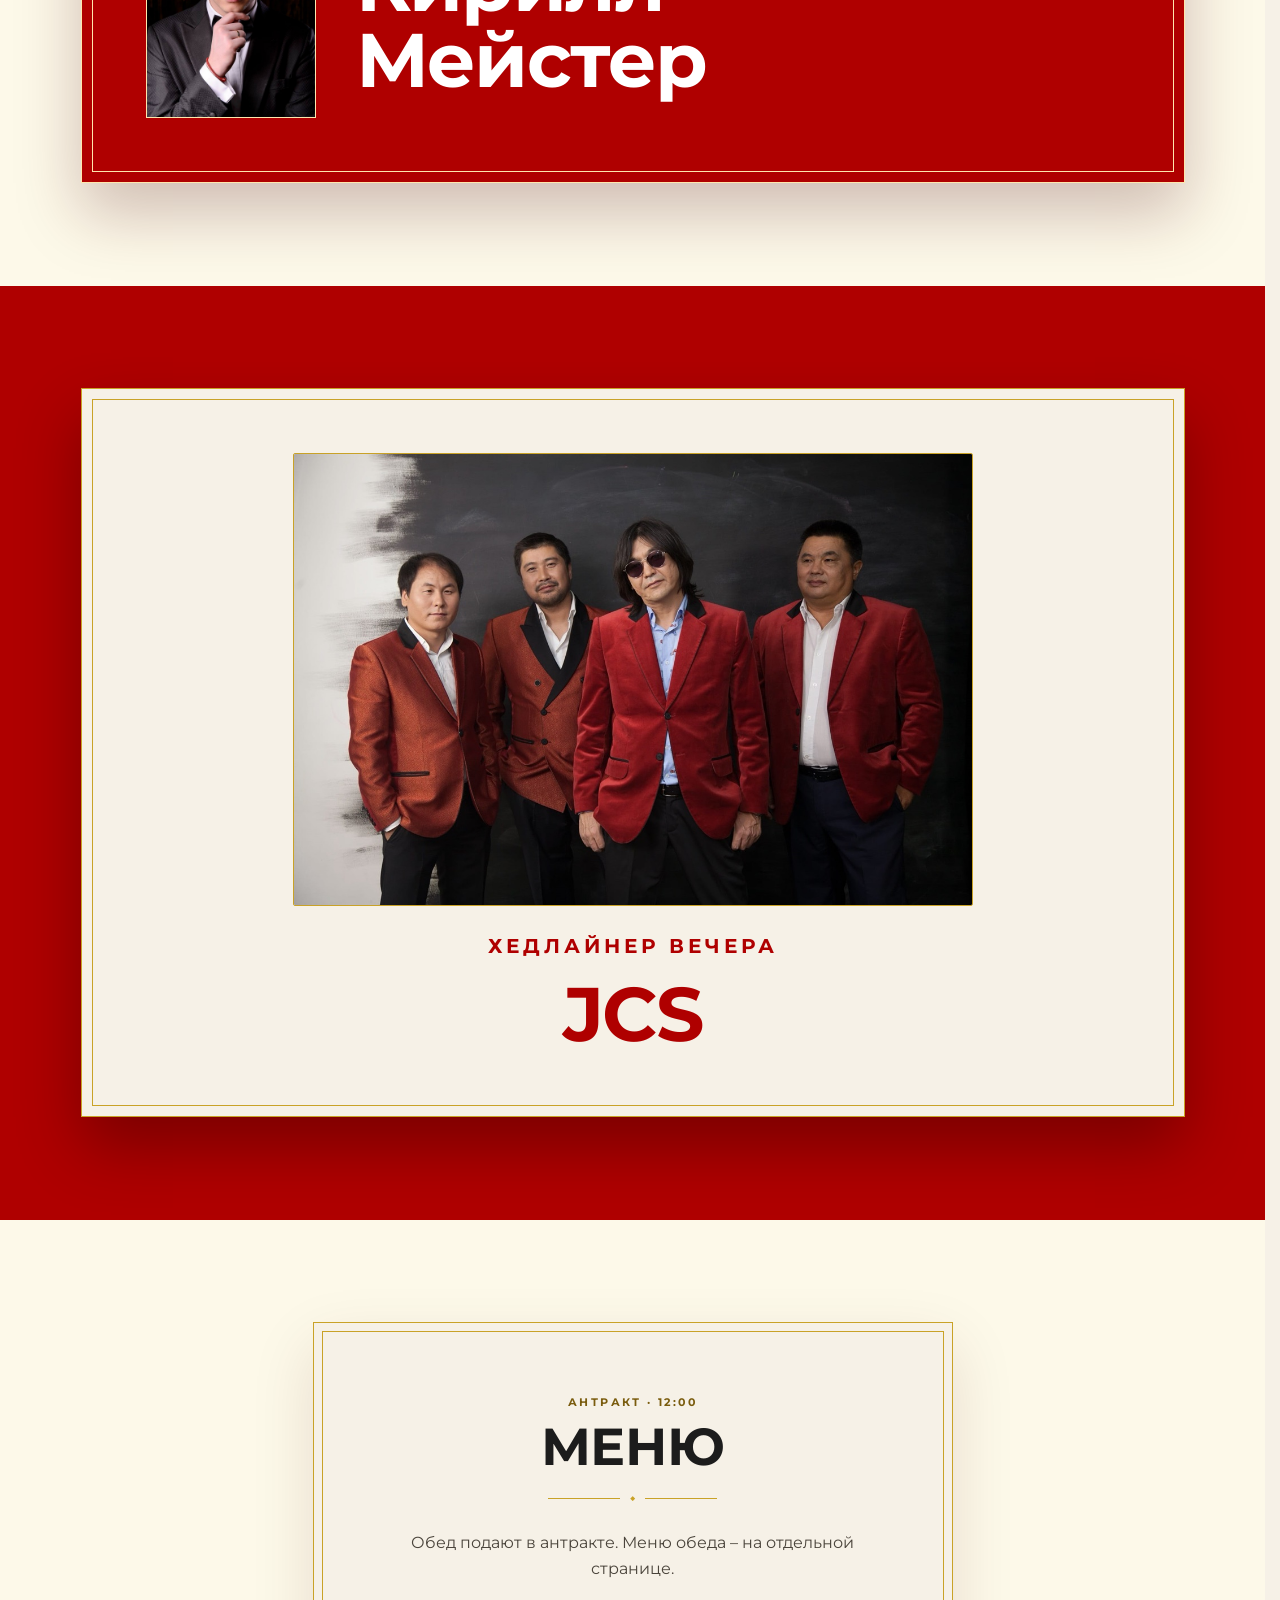
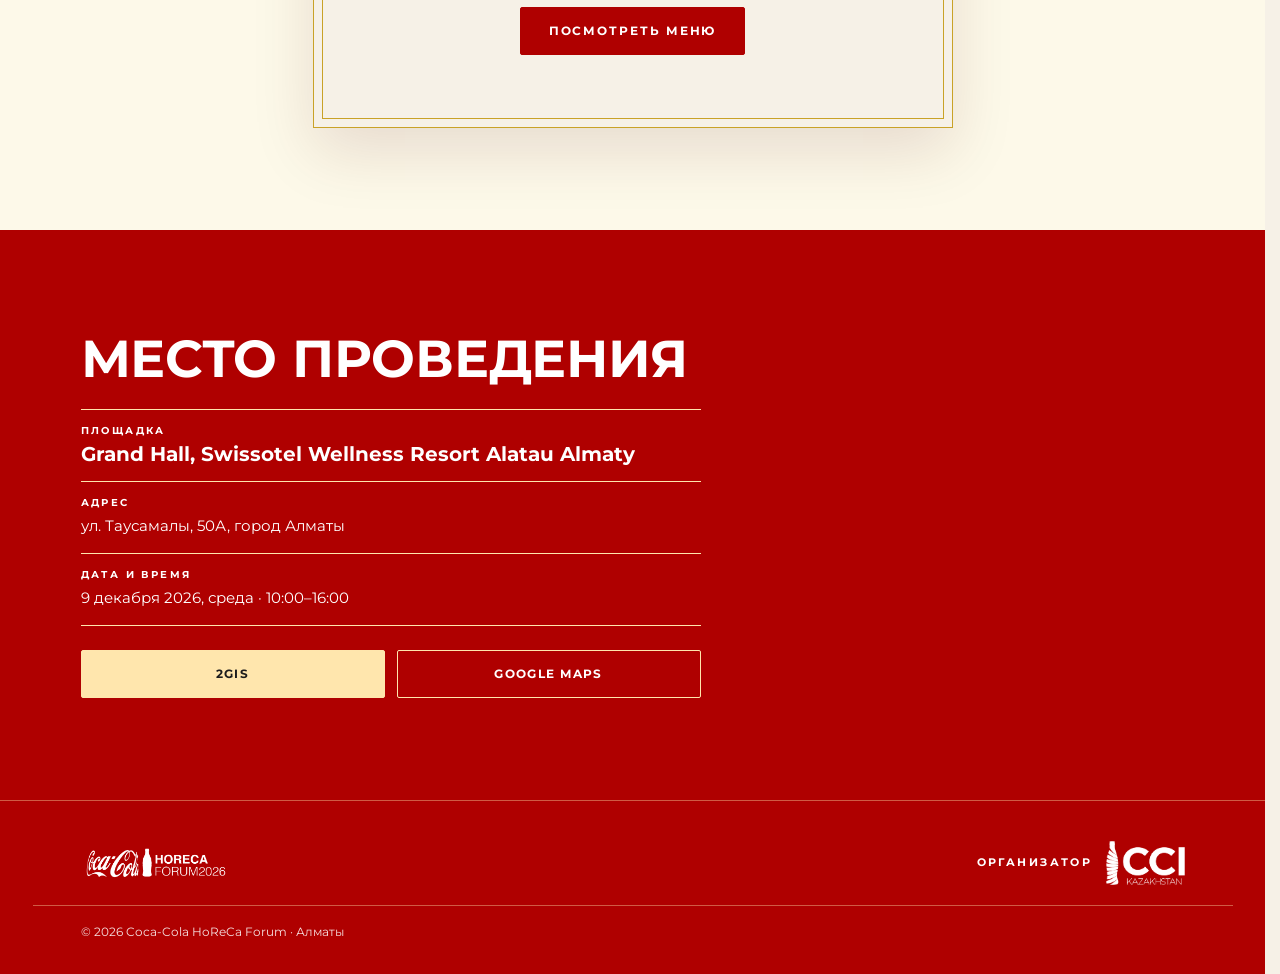
==== commit b50d531d: "Программа: «Вели Динчель» с новой строки после «Приветственное слово:» (RU и KZ) Co-Authored-By: Cla" ====
--- a/index.html
+++ b/index.html
@@ -14,7 +14,7 @@
   <link rel="preconnect" href="https://fonts.googleapis.com">
   <link rel="preconnect" href="https://fonts.gstatic.com" crossorigin>
   <link rel="stylesheet" href="https://fonts.googleapis.com/css2?family=Montserrat:wght@400;700&amp;display=swap">
-  <link rel="stylesheet" href="css/style.css?v=20261128a">
+  <link rel="stylesheet" href="css/style.css?v=20261128b">
 </head>
 <body>
 <!--PAGE-START-->
@@ -212,9 +212,9 @@
     <img id="lightboxImg" alt="Как добраться до площадки форума">
   </div>
 <!--PAGE-END-->
-  <script src="data/event.js?v=20261128a"></script>
-  <script src="data/event.kz.js?v=20261128a"></script>
-  <script src="js/lang.js?v=20261128a"></script>
-  <script src="js/app.js?v=20261128a"></script>
+  <script src="data/event.js?v=20261128b"></script>
+  <script src="data/event.kz.js?v=20261128b"></script>
+  <script src="js/lang.js?v=20261128b"></script>
+  <script src="js/app.js?v=20261128b"></script>
 </body>
 </html>
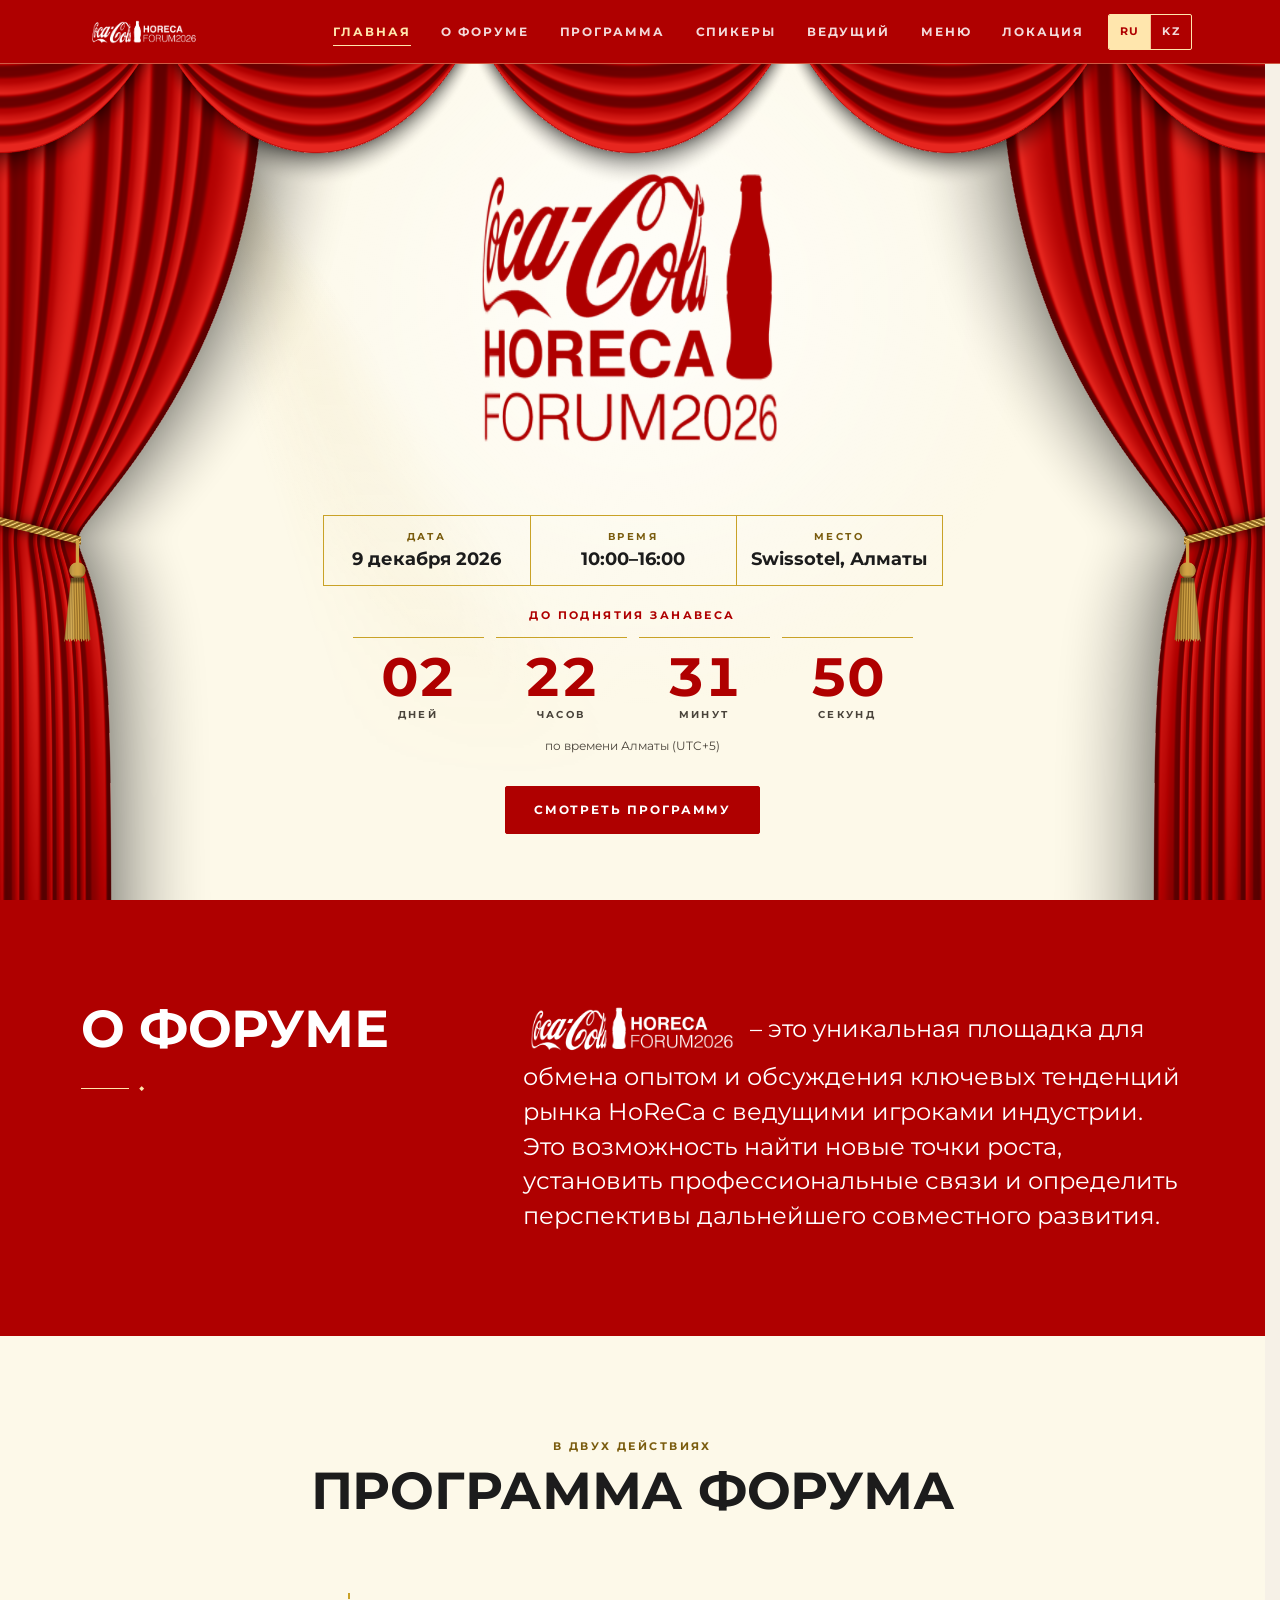
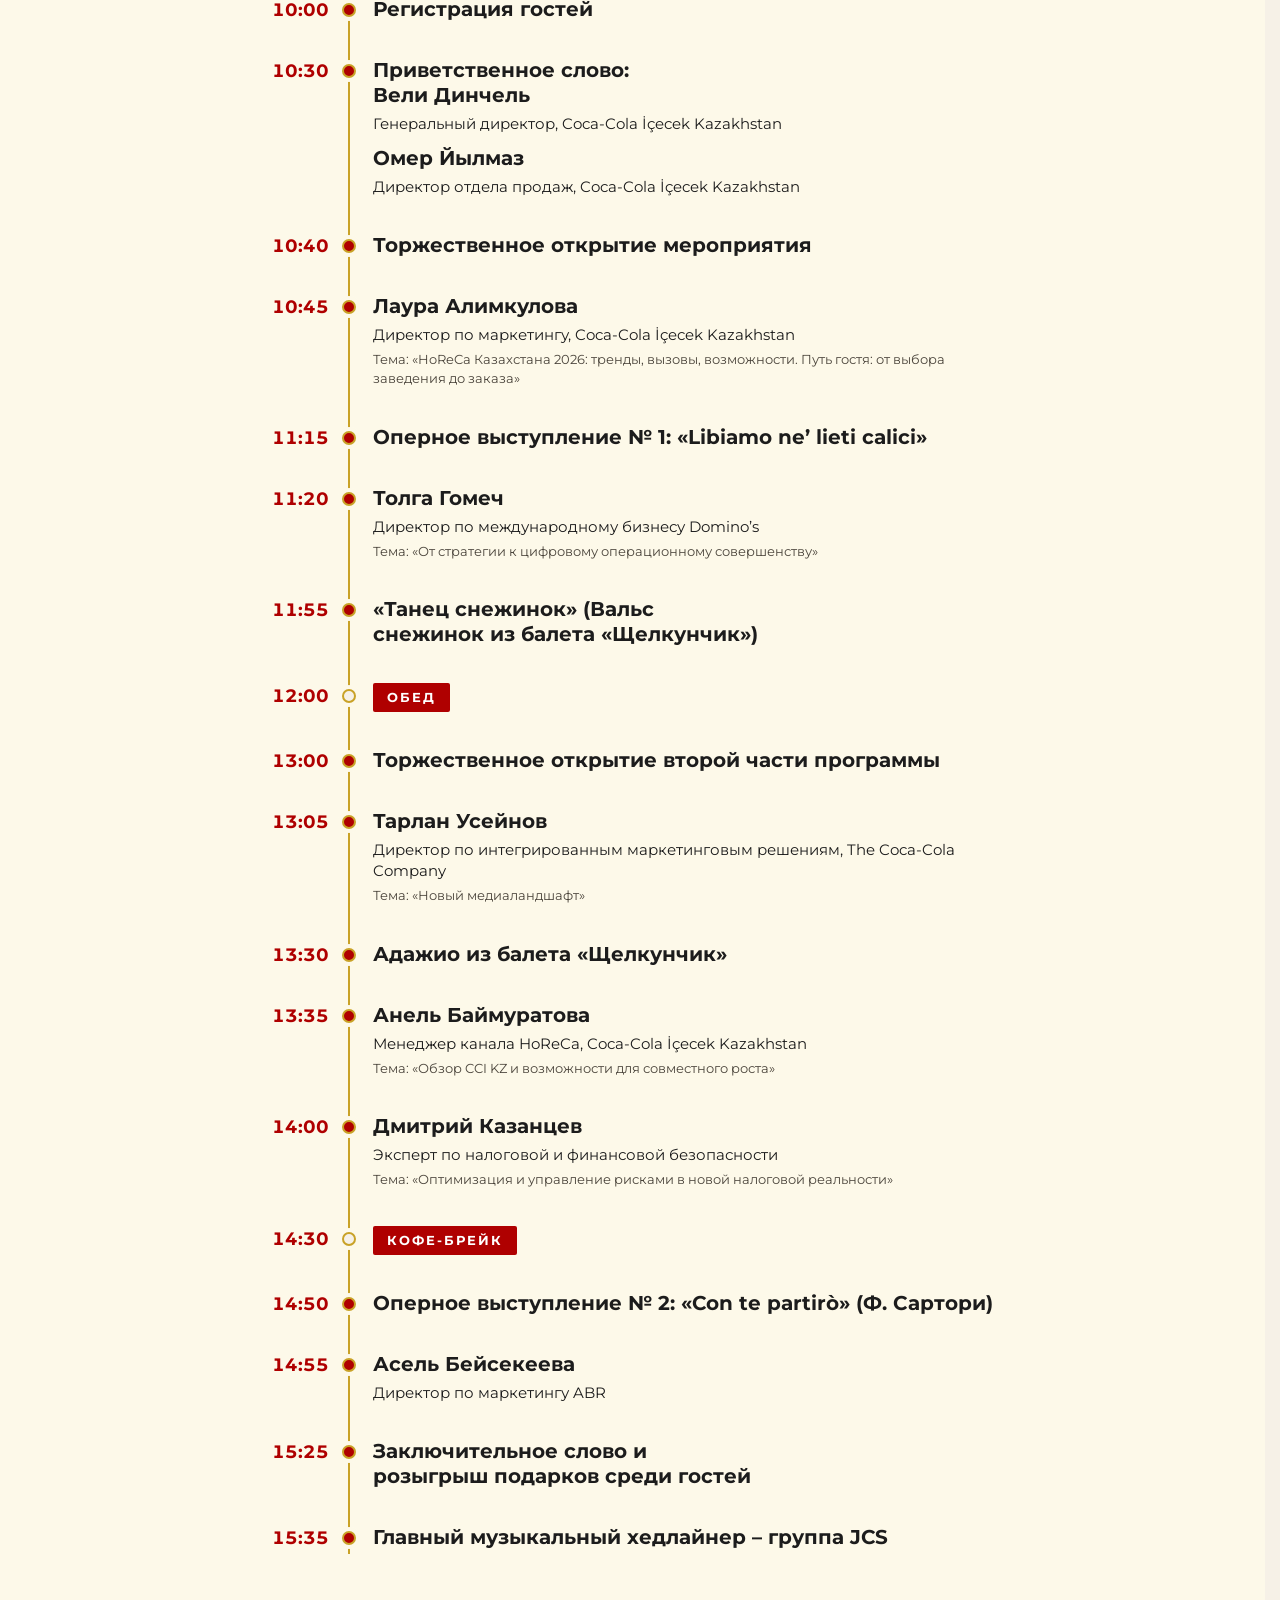
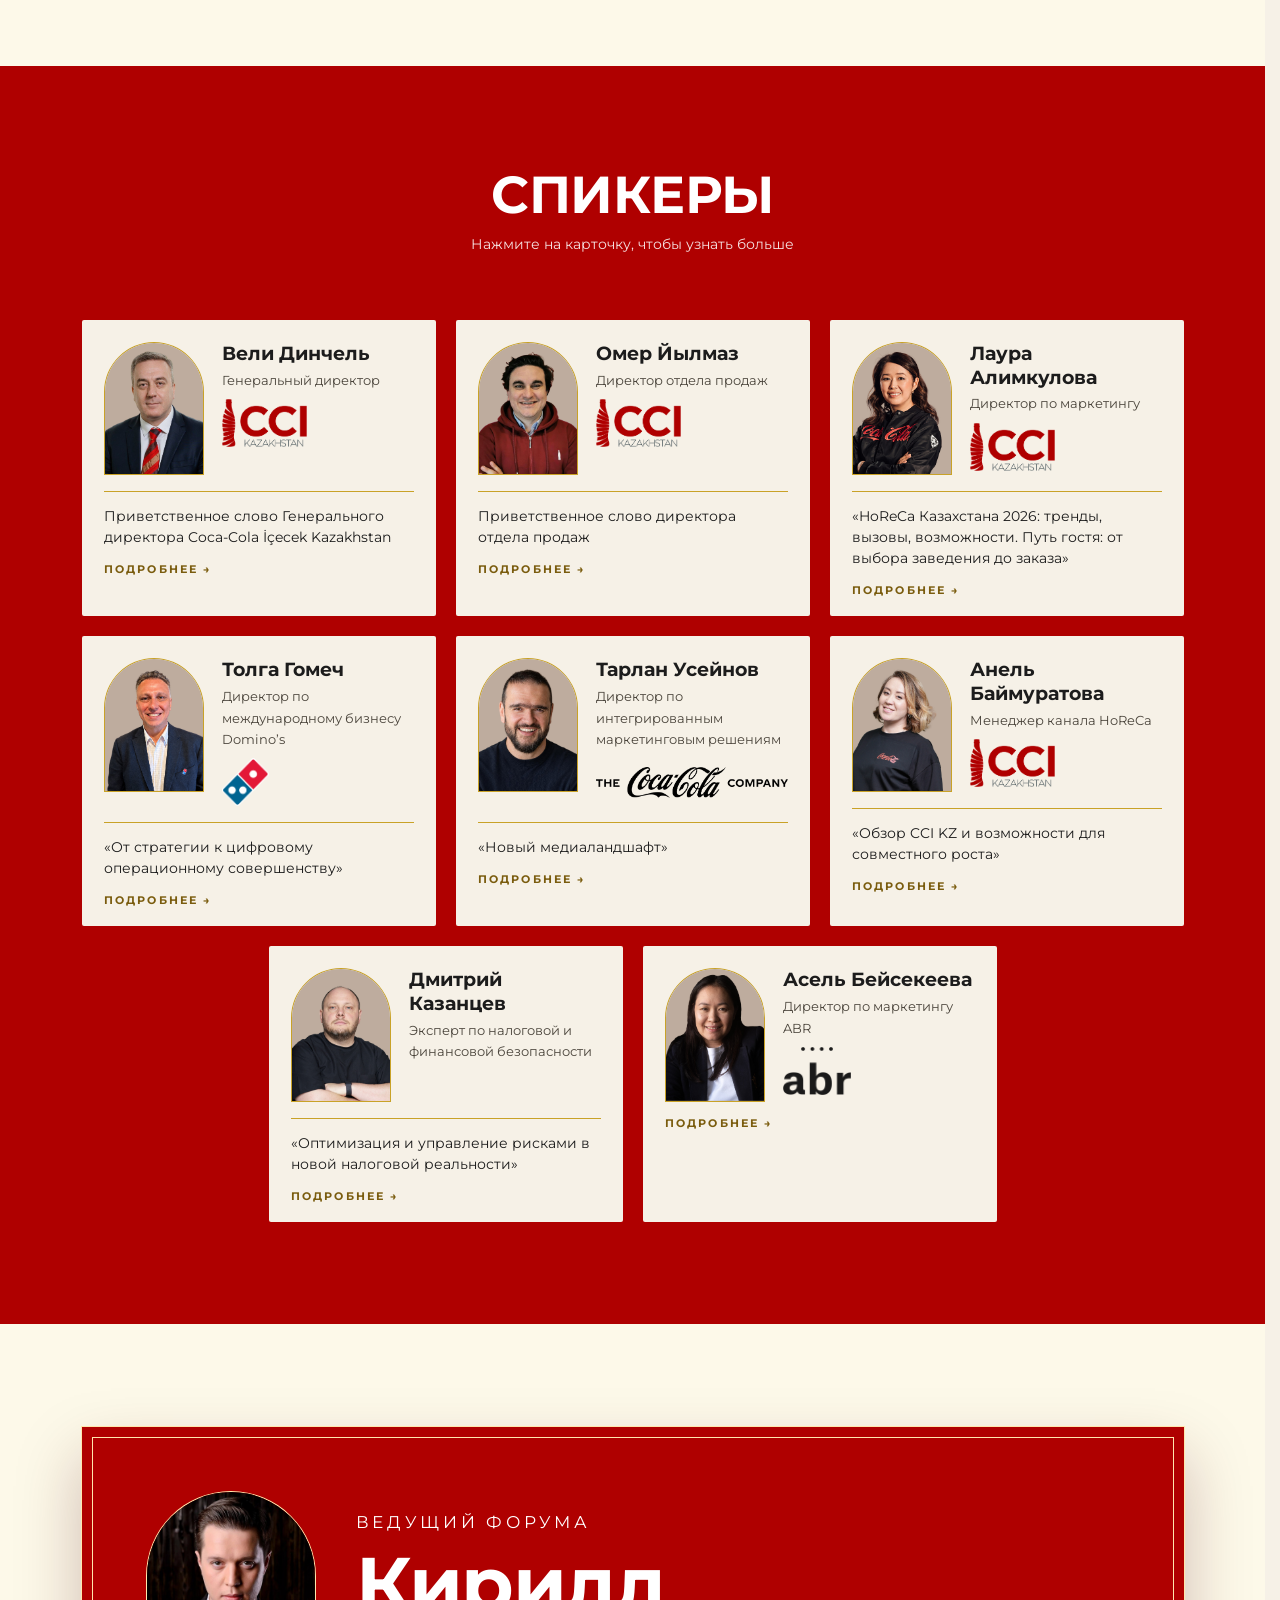
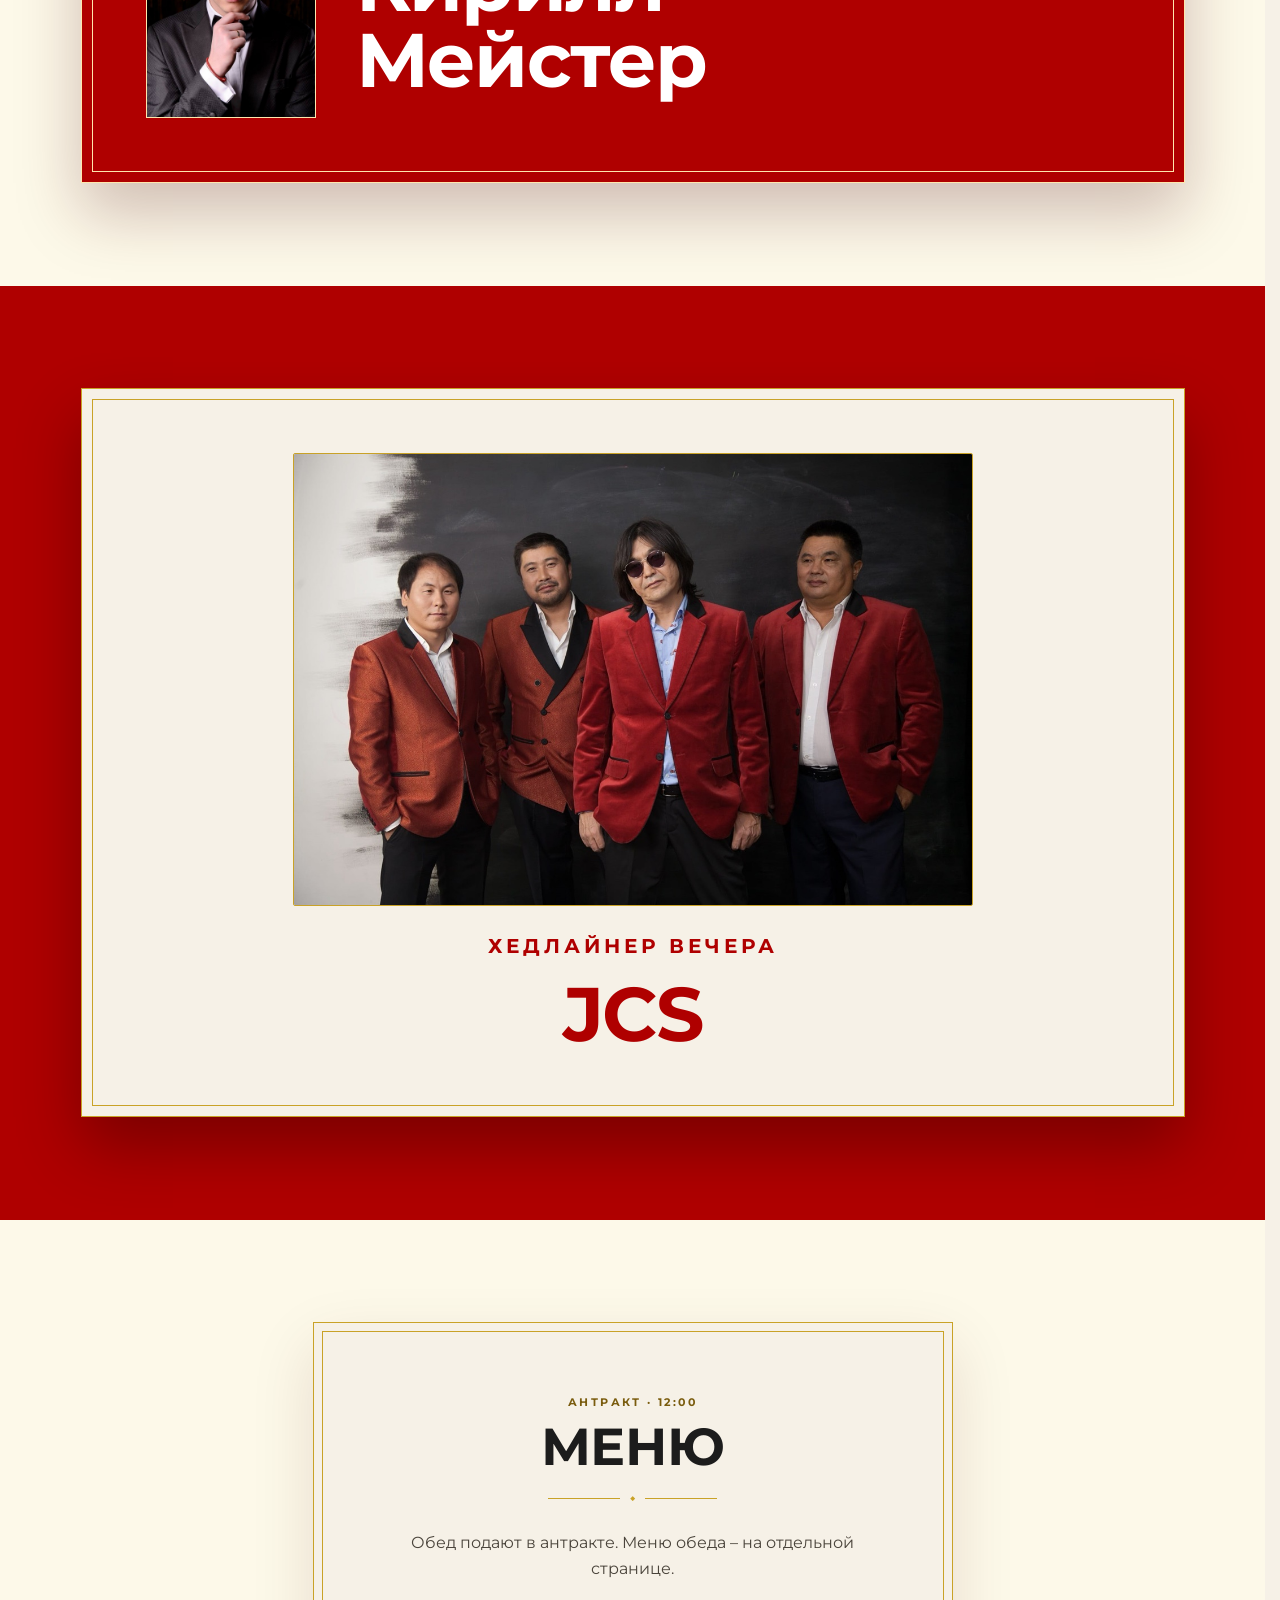
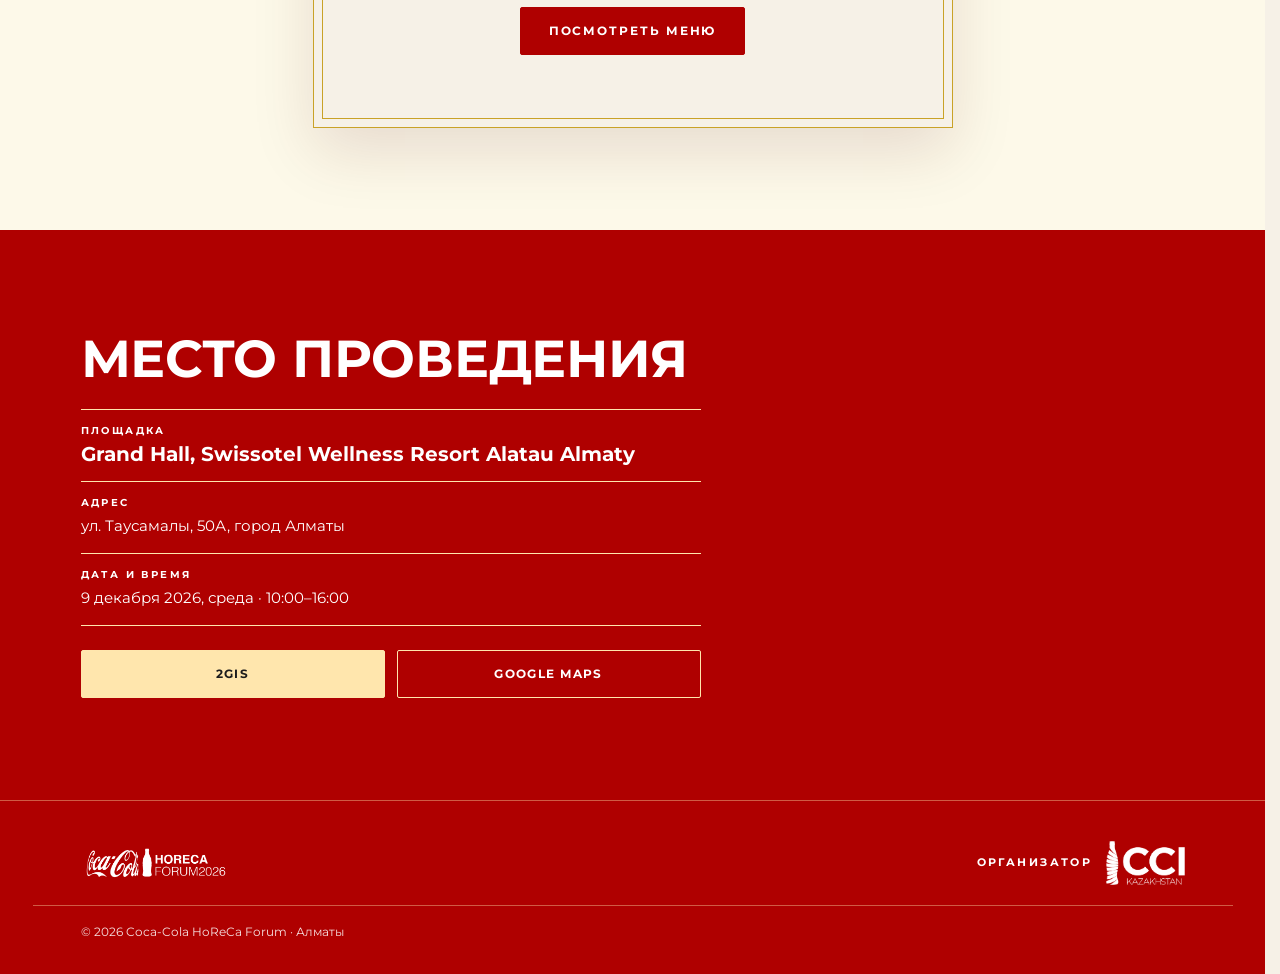
==== commit bb0613f7: "KZ: «Алғы сөз» вместо «Құттықтау сөз» во всём тексте (указание заказчика) Co-Authored-By: Claude Fab" ====
--- a/index.html
+++ b/index.html
@@ -14,7 +14,7 @@
   <link rel="preconnect" href="https://fonts.googleapis.com">
   <link rel="preconnect" href="https://fonts.gstatic.com" crossorigin>
   <link rel="stylesheet" href="https://fonts.googleapis.com/css2?family=Montserrat:wght@400;700&amp;display=swap">
-  <link rel="stylesheet" href="css/style.css?v=20261128b">
+  <link rel="stylesheet" href="css/style.css?v=20261128c">
 </head>
 <body>
 <!--PAGE-START-->
@@ -212,9 +212,9 @@
     <img id="lightboxImg" alt="Как добраться до площадки форума">
   </div>
 <!--PAGE-END-->
-  <script src="data/event.js?v=20261128b"></script>
-  <script src="data/event.kz.js?v=20261128b"></script>
-  <script src="js/lang.js?v=20261128b"></script>
-  <script src="js/app.js?v=20261128b"></script>
+  <script src="data/event.js?v=20261128c"></script>
+  <script src="data/event.kz.js?v=20261128c"></script>
+  <script src="js/lang.js?v=20261128c"></script>
+  <script src="js/app.js?v=20261128c"></script>
 </body>
 </html>
